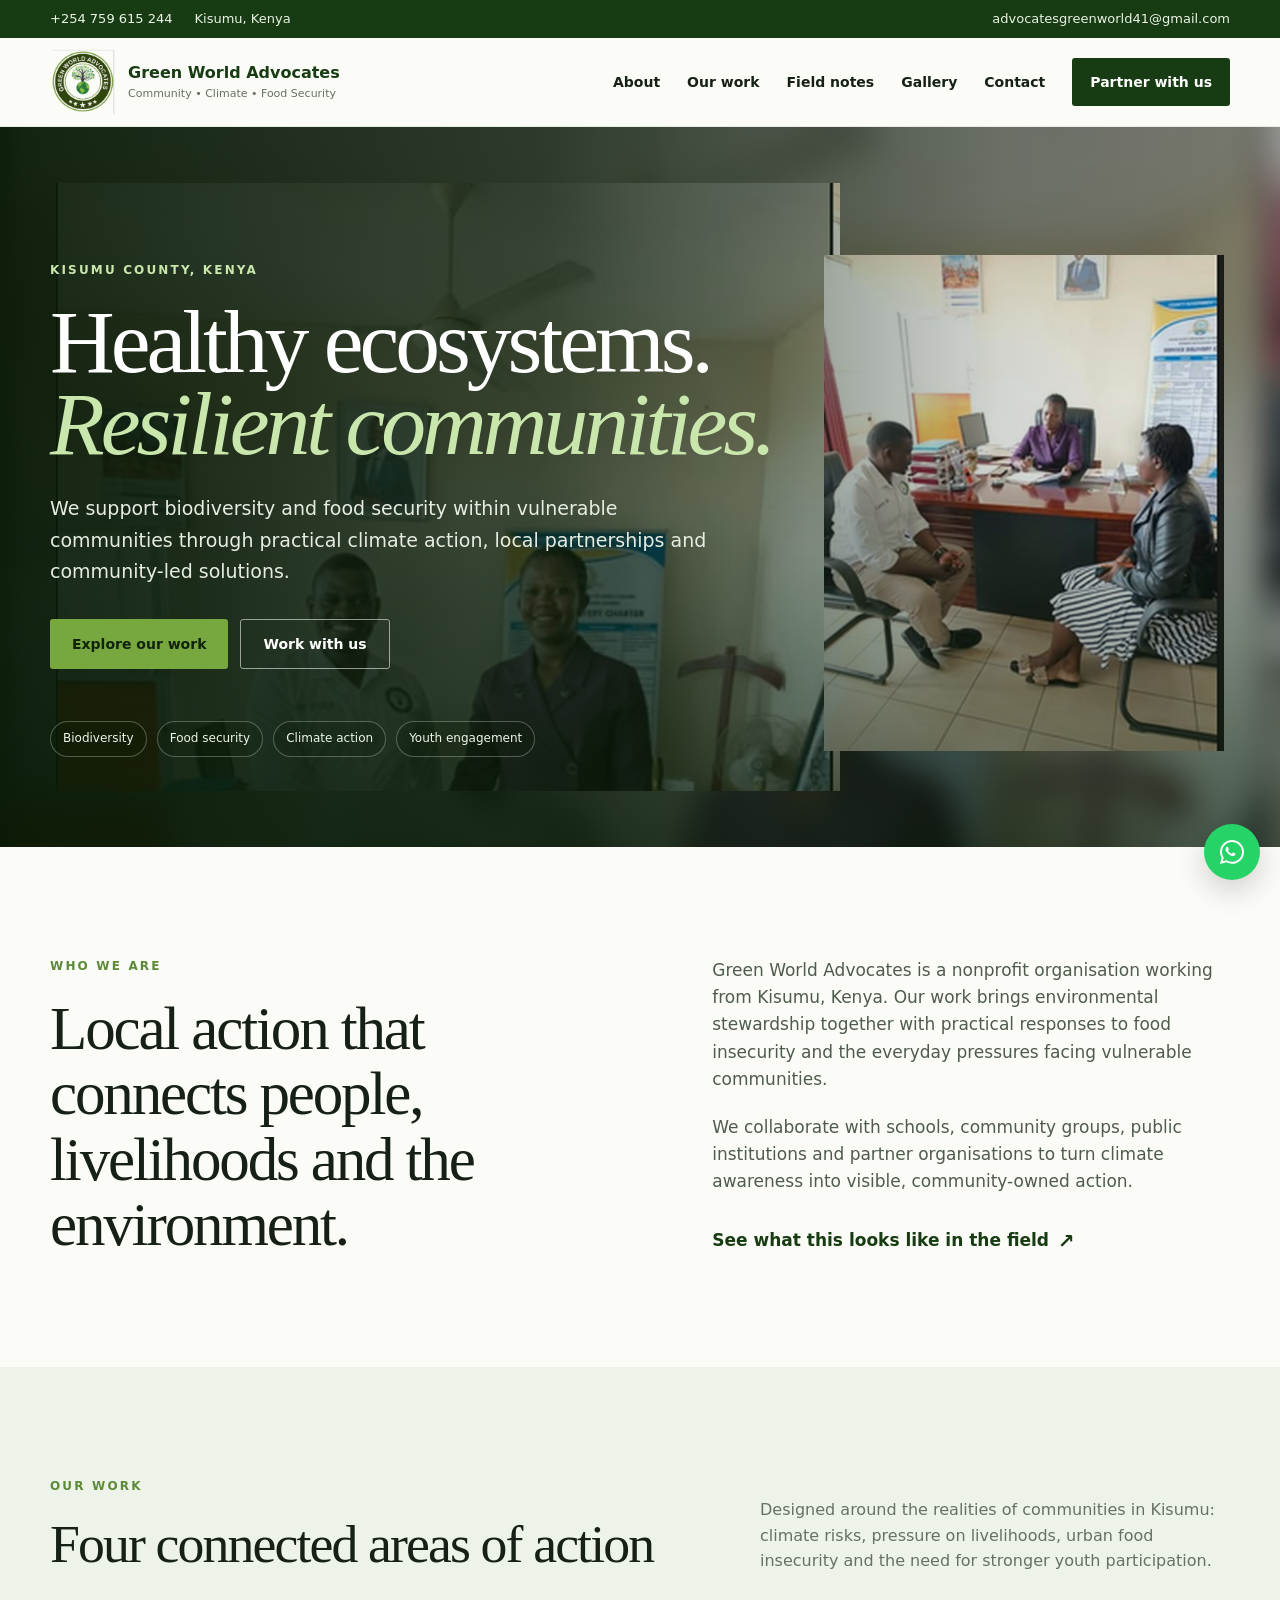
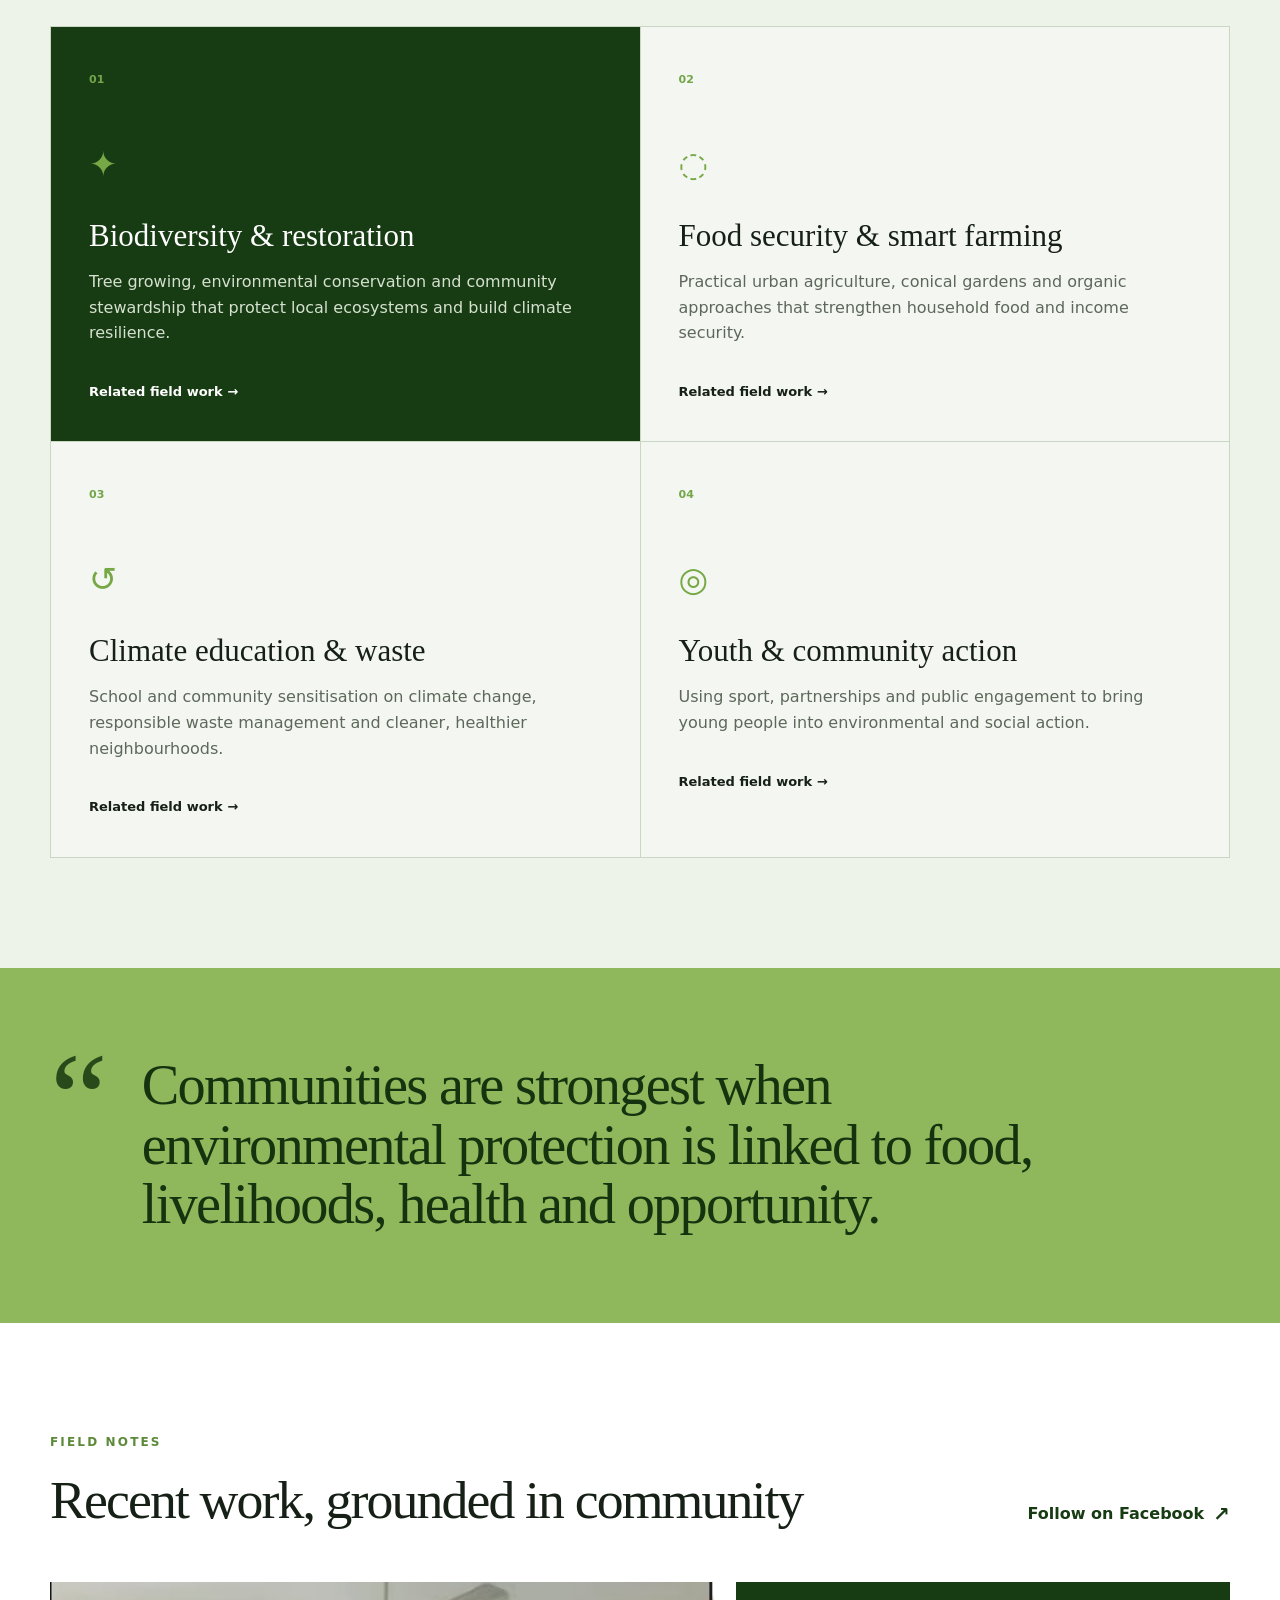
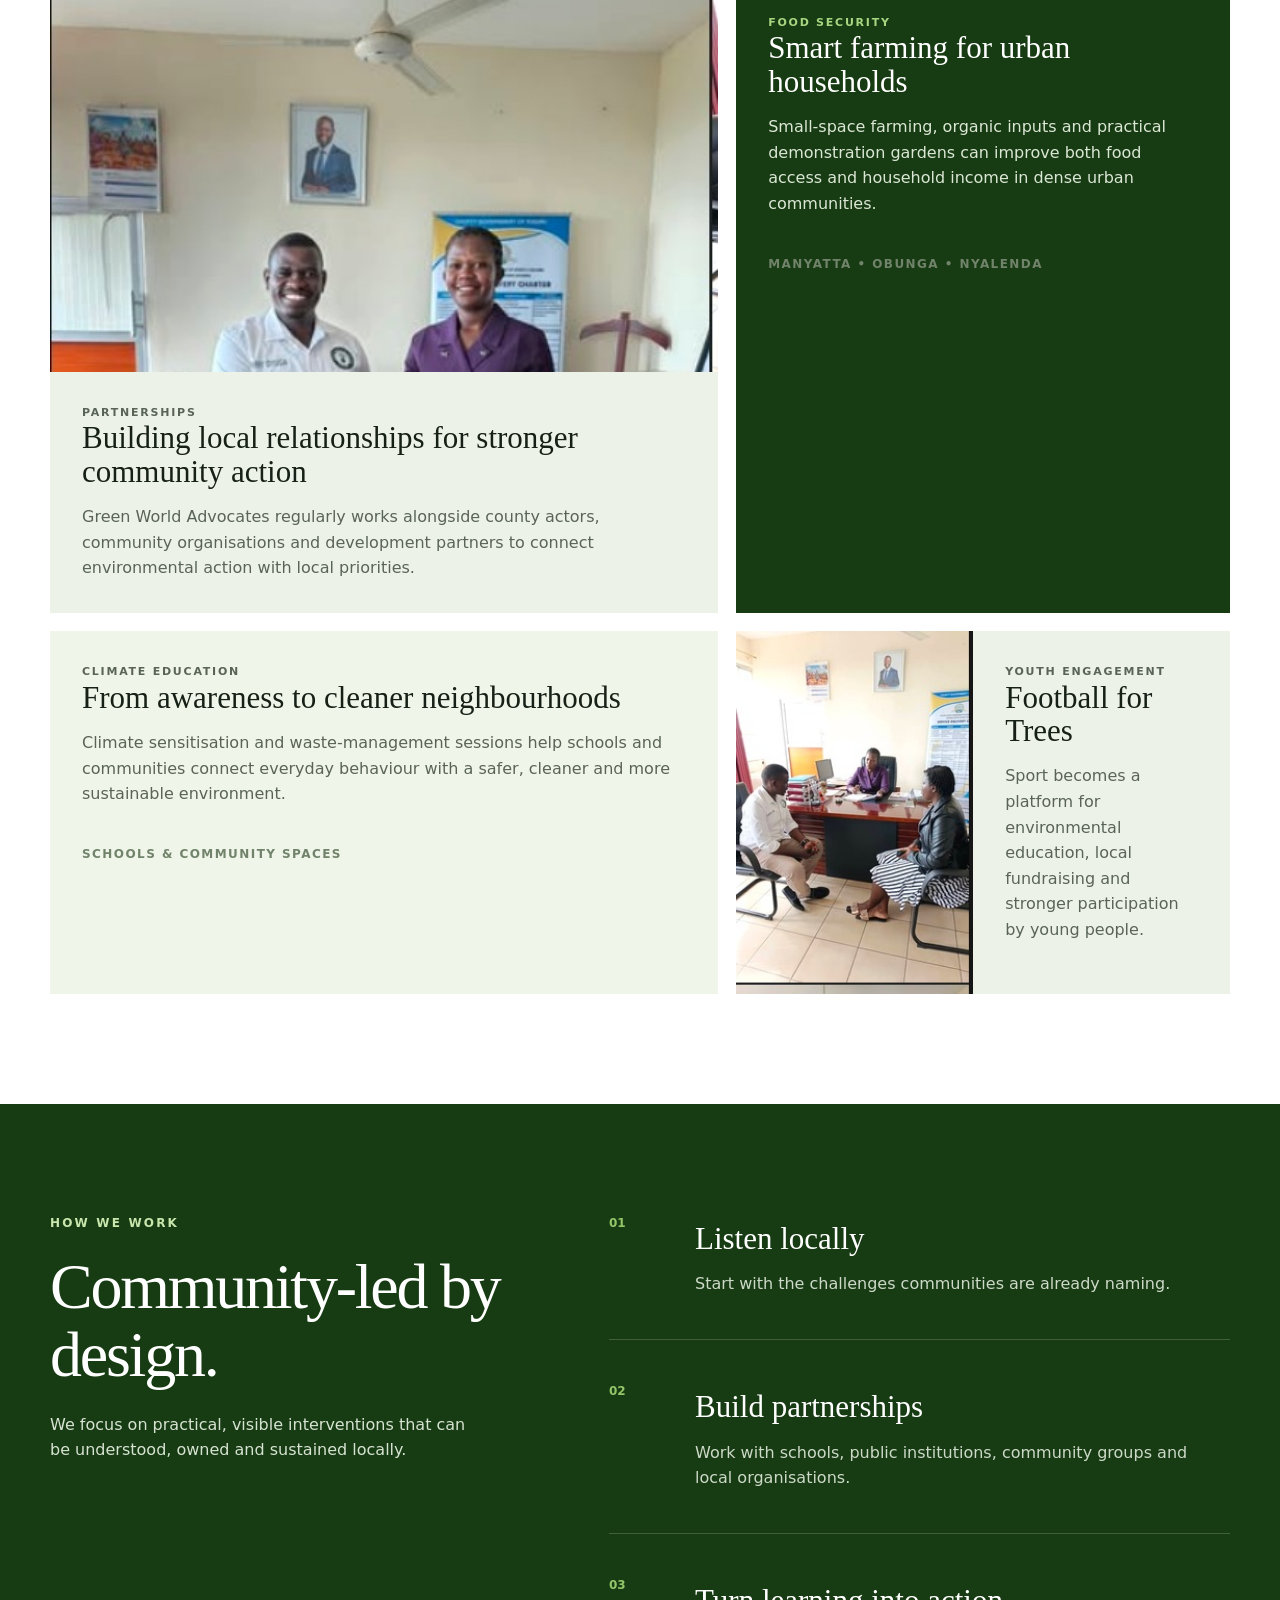
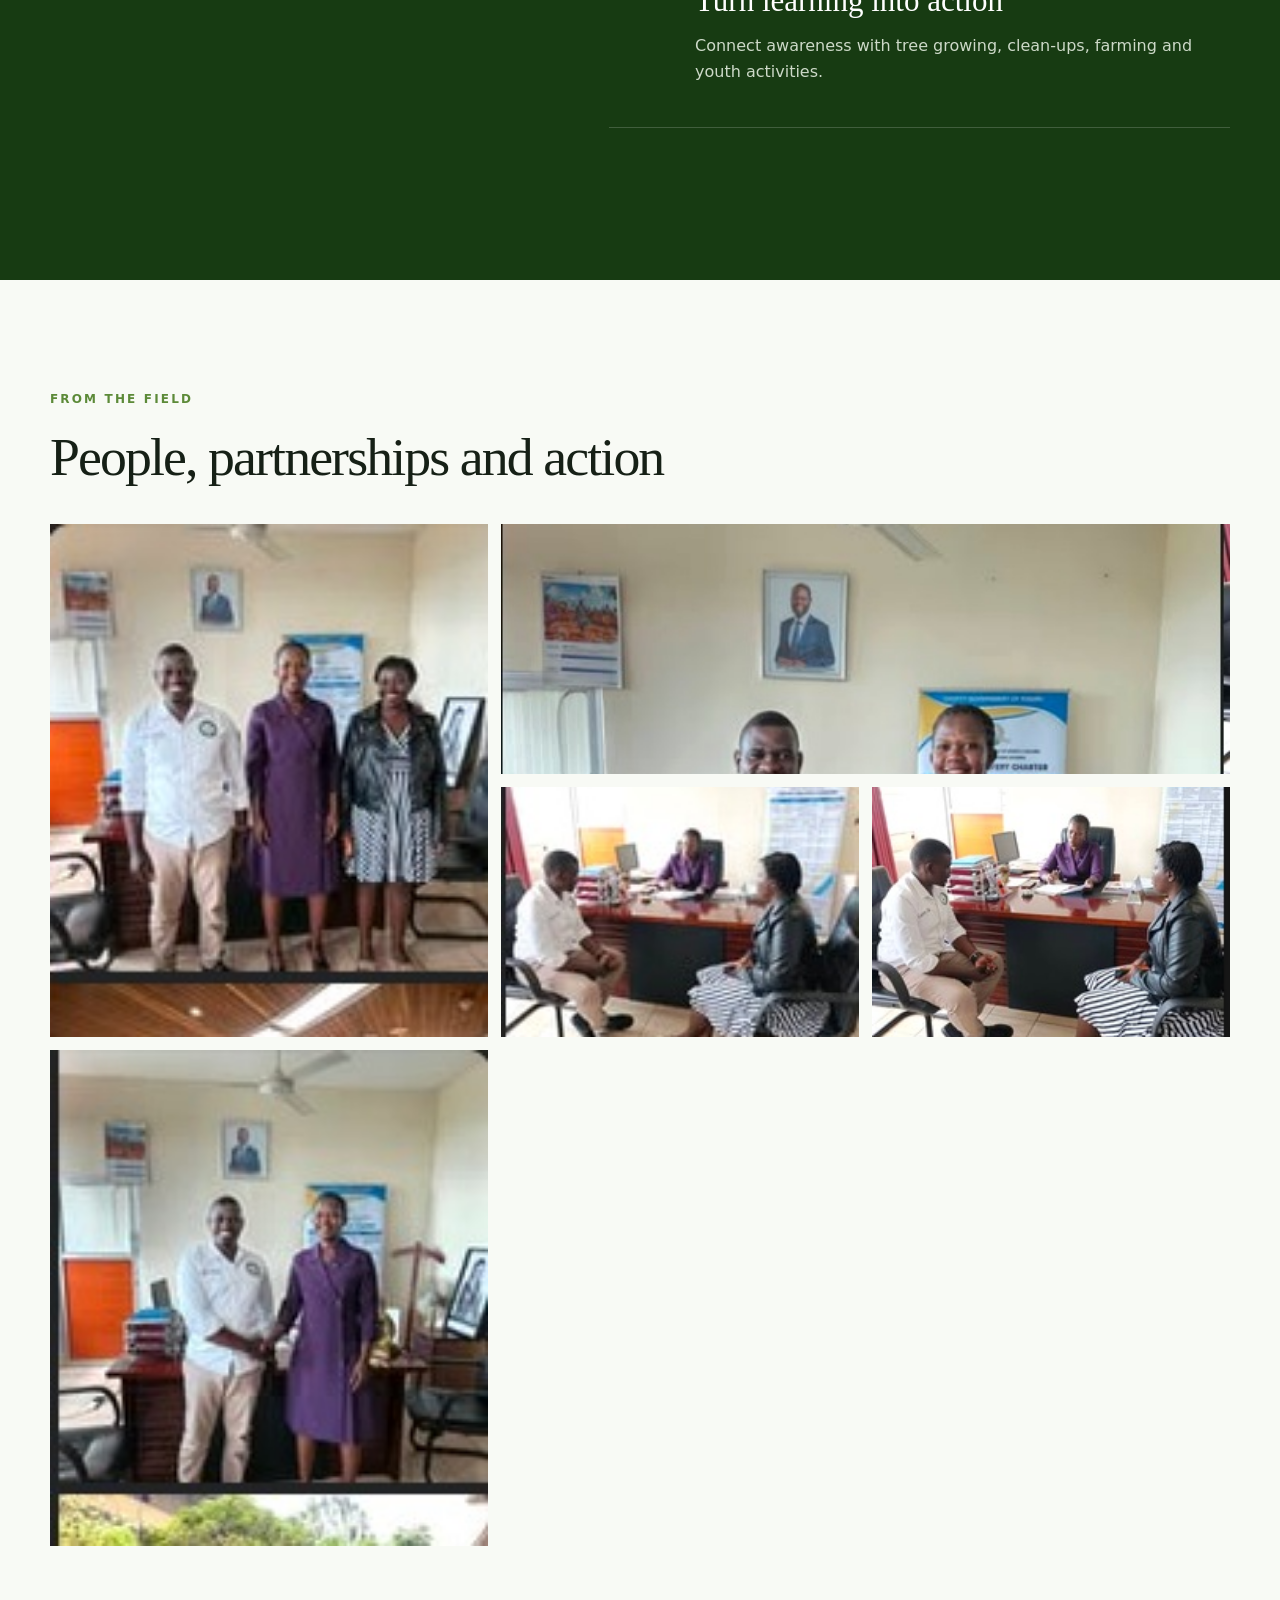
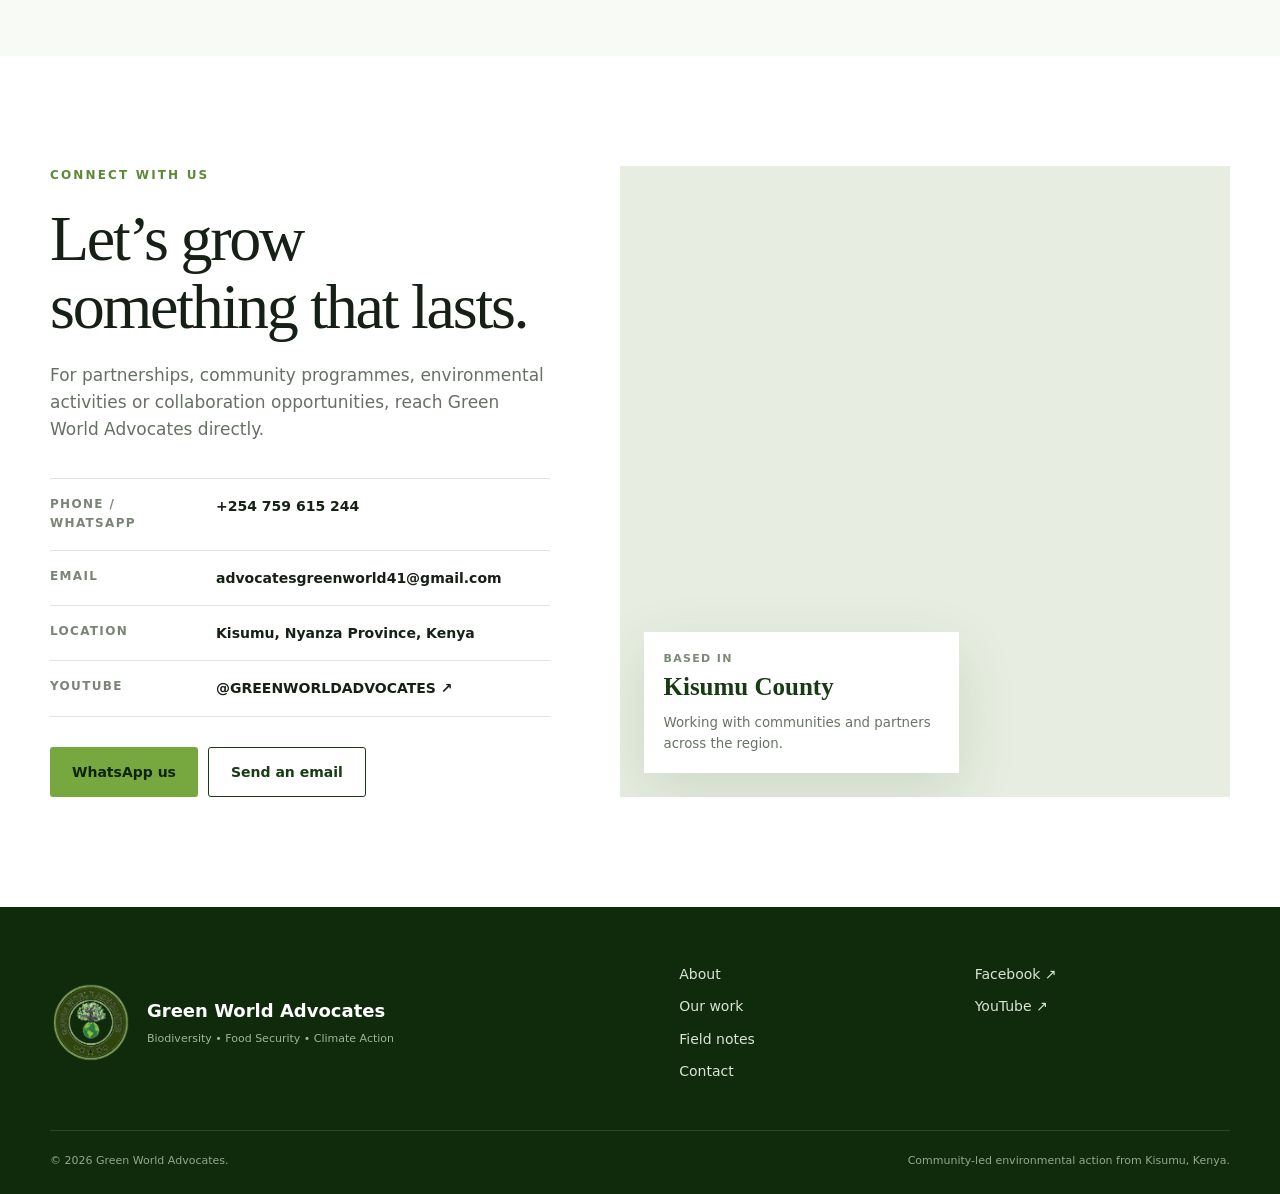
==== index.html @ a71d4a83 "Initial Green World Advocates website" ====
<!doctype html>
<html lang="en">
<head>
  <meta charset="utf-8" />
  <meta name="viewport" content="width=device-width, initial-scale=1" />
  <title>Green World Advocates | Biodiversity, Food Security & Climate Action</title>
  <meta name="description" content="Green World Advocates is a Kisumu-based nonprofit supporting biodiversity, food security, climate action and community resilience." />
  <meta name="theme-color" content="#1e4912" />
  <meta property="og:title" content="Green World Advocates" />
  <meta property="og:description" content="Community-led action for biodiversity, food security and a more resilient Kisumu." />
  <meta property="og:type" content="website" />
  <meta property="og:image" content="/assets/og-green-world-advocates.jpg" />
  <meta property="og:image:width" content="1200" />
  <meta property="og:image:height" content="630" />
  <meta name="twitter:card" content="summary_large_image" />
  <link rel="icon" type="image/png" href="assets/favicon.png" />
  <link rel="apple-touch-icon" href="assets/favicon.png" />
  <link rel="stylesheet" href="styles.css" />
</head>
<body>
  <a class="skip" href="#main">Skip to content</a>

  <div class="utility">
    <div class="wrap utility-inner">
      <div class="utility-left">
        <a href="tel:+254759615244">+254 759 615 244</a>
        <span>Kisumu, Kenya</span>
      </div>
      <div class="utility-right">
        <a href="mailto:advocatesgreenworld41@gmail.com">advocatesgreenworld41@gmail.com</a>
      </div>
    </div>
  </div>

  <header class="site-header" id="top">
    <div class="wrap header-inner">
      <a class="brand" href="#top" aria-label="Green World Advocates home">
        <img src="assets/logo-transparent.png" alt="Green World Advocates logo" />
        <span class="brand-copy"><strong>Green World Advocates</strong><small>Community • Climate • Food Security</small></span>
      </a>
      <button class="menu-toggle" aria-expanded="false" aria-controls="site-nav"><span></span><span></span><span></span><b>Menu</b></button>
      <nav id="site-nav" class="site-nav" aria-label="Primary navigation">
        <a href="#about">About</a>
        <a href="#work">Our work</a>
        <a href="#stories">Field notes</a>
        <a href="#gallery">Gallery</a>
        <a href="#contact">Contact</a>
        <a class="nav-cta" href="#contact">Partner with us</a>
      </nav>
    </div>
  </header>

  <main id="main">
    <section class="hero">
      <div class="hero-media" aria-hidden="true"><img src="assets/hero-community.jpg" alt="" /></div>
      <div class="hero-shade"></div>
      <div class="wrap hero-content">
        <p class="eyebrow light">Kisumu County, Kenya</p>
        <h1>Healthy ecosystems.<br><em>Resilient communities.</em></h1>
        <p class="hero-lead">We support biodiversity and food security within vulnerable communities through practical climate action, local partnerships and community-led solutions.</p>
        <div class="hero-actions">
          <a class="btn primary" href="#work">Explore our work</a>
          <a class="btn ghost" href="#contact">Work with us</a>
        </div>
        <div class="hero-tags" aria-label="Focus areas">
          <span>Biodiversity</span><span>Food security</span><span>Climate action</span><span>Youth engagement</span>
        </div>
      </div>
    </section>

    <section class="intro section" id="about">
      <div class="wrap intro-grid">
        <div>
          <p class="eyebrow">Who we are</p>
          <h2>Local action that connects people, livelihoods and the environment.</h2>
        </div>
        <div class="intro-copy">
          <p>Green World Advocates is a nonprofit organisation working from Kisumu, Kenya. Our work brings environmental stewardship together with practical responses to food insecurity and the everyday pressures facing vulnerable communities.</p>
          <p>We collaborate with schools, community groups, public institutions and partner organisations to turn climate awareness into visible, community-owned action.</p>
          <a class="text-link" href="#stories">See what this looks like in the field <span>↗</span></a>
        </div>
      </div>
    </section>

    <section class="work section" id="work">
      <div class="wrap">
        <div class="section-head">
          <div><p class="eyebrow">Our work</p><h2>Four connected areas of action</h2></div>
          <p>Designed around the realities of communities in Kisumu: climate risks, pressure on livelihoods, urban food insecurity and the need for stronger youth participation.</p>
        </div>
        <div class="work-grid">
          <article class="work-card featured"><span class="num">01</span><div class="icon">✦</div><h3>Biodiversity & restoration</h3><p>Tree growing, environmental conservation and community stewardship that protect local ecosystems and build climate resilience.</p><a href="#stories">Related field work →</a></article>
          <article class="work-card"><span class="num">02</span><div class="icon">◌</div><h3>Food security & smart farming</h3><p>Practical urban agriculture, conical gardens and organic approaches that strengthen household food and income security.</p><a href="#stories">Related field work →</a></article>
          <article class="work-card"><span class="num">03</span><div class="icon">↺</div><h3>Climate education & waste</h3><p>School and community sensitisation on climate change, responsible waste management and cleaner, healthier neighbourhoods.</p><a href="#stories">Related field work →</a></article>
          <article class="work-card"><span class="num">04</span><div class="icon">◎</div><h3>Youth & community action</h3><p>Using sport, partnerships and public engagement to bring young people into environmental and social action.</p><a href="#stories">Related field work →</a></article>
        </div>
      </div>
    </section>

    <section class="quote-band">
      <div class="wrap quote-inner">
        <span class="quote-mark">“</span>
        <p>Communities are strongest when environmental protection is linked to food, livelihoods, health and opportunity.</p>
      </div>
    </section>

    <section class="stories section" id="stories">
      <div class="wrap">
        <div class="section-head">
          <div><p class="eyebrow">Field notes</p><h2>Recent work, grounded in community</h2></div>
          <a class="text-link" href="https://web.facebook.com/profile.php?id=100087711067846" target="_blank" rel="noopener">Follow on Facebook <span>↗</span></a>
        </div>
        <div class="stories-grid">
          <article class="story story-image">
            <img src="assets/field-meeting-main.jpg" alt="Green World Advocates community meeting" />
            <div class="story-body"><p class="story-label">Partnerships</p><h3>Building local relationships for stronger community action</h3><p>Green World Advocates regularly works alongside county actors, community organisations and development partners to connect environmental action with local priorities.</p></div>
          </article>
          <article class="story story-green"><div class="story-body"><p class="story-label">Food security</p><h3>Smart farming for urban households</h3><p>Small-space farming, organic inputs and practical demonstration gardens can improve both food access and household income in dense urban communities.</p><span class="story-foot">Manyatta • Obunga • Nyalenda</span></div></article>
          <article class="story story-light"><div class="story-body"><p class="story-label">Climate education</p><h3>From awareness to cleaner neighbourhoods</h3><p>Climate sensitisation and waste-management sessions help schools and communities connect everyday behaviour with a safer, cleaner and more sustainable environment.</p><span class="story-foot">Schools & community spaces</span></div></article>
          <article class="story story-photo"><img src="assets/field-meeting-side.jpg" alt="Community partnership meeting in Kisumu" /><div class="story-body"><p class="story-label">Youth engagement</p><h3>Football for Trees</h3><p>Sport becomes a platform for environmental education, local fundraising and stronger participation by young people.</p></div></article>
        </div>
      </div>
    </section>

    <section class="impact section">
      <div class="wrap impact-grid">
        <div class="impact-copy"><p class="eyebrow light">How we work</p><h2>Community-led by design.</h2><p>We focus on practical, visible interventions that can be understood, owned and sustained locally.</p></div>
        <div class="impact-points">
          <div><span>01</span><h3>Listen locally</h3><p>Start with the challenges communities are already naming.</p></div>
          <div><span>02</span><h3>Build partnerships</h3><p>Work with schools, public institutions, community groups and local organisations.</p></div>
          <div><span>03</span><h3>Turn learning into action</h3><p>Connect awareness with tree growing, clean-ups, farming and youth activities.</p></div>
        </div>
      </div>
    </section>

    <section class="gallery section" id="gallery">
      <div class="wrap">
        <div class="section-head compact"><div><p class="eyebrow">From the field</p><h2>People, partnerships and action</h2></div></div>
        <div class="gallery-grid">
          <figure class="g1"><img src="assets/gallery-team.jpg" alt="Green World Advocates team and partners" /></figure>
          <figure class="g2"><img src="assets/field-meeting-main.jpg" alt="Green World Advocates partner engagement" /></figure>
          <figure class="g3"><img src="assets/gallery-office.jpg" alt="Green World Advocates meeting in Kisumu" /></figure>
          <figure class="g4"><img src="assets/field-meeting-side.jpg" alt="Partner discussion in Kisumu" /></figure>
          <figure class="g5"><img src="assets/gallery-meeting.jpg" alt="Community organisation meeting" /></figure>
        </div>
      </div>
    </section>

    <section class="contact section" id="contact">
      <div class="wrap contact-grid">
        <div class="contact-copy">
          <p class="eyebrow">Connect with us</p>
          <h2>Let’s grow something that lasts.</h2>
          <p>For partnerships, community programmes, environmental activities or collaboration opportunities, reach Green World Advocates directly.</p>
          <div class="contact-list">
            <a href="tel:+254759615244"><span>Phone / WhatsApp</span><strong>+254 759 615 244</strong></a>
            <a href="mailto:advocatesgreenworld41@gmail.com"><span>Email</span><strong>advocatesgreenworld41@gmail.com</strong></a>
            <div><span>Location</span><strong>Kisumu, Nyanza Province, Kenya</strong></div>
            <a href="https://www.youtube.com/@GREENWORLDADVOCATES" target="_blank" rel="noopener"><span>YouTube</span><strong>@GREENWORLDADVOCATES ↗</strong></a>
          </div>
          <div class="contact-actions"><a class="btn primary" href="https://wa.me/254759615244" target="_blank" rel="noopener">WhatsApp us</a><a class="btn outline" href="mailto:advocatesgreenworld41@gmail.com">Send an email</a></div>
        </div>
        <div class="map-card">
          <iframe title="Map showing Kisumu, Kenya" loading="lazy" referrerpolicy="no-referrer-when-downgrade" src="https://www.google.com/maps?q=Kisumu%2C%20Kenya&output=embed"></iframe>
          <div class="map-note"><span>Based in</span><strong>Kisumu County</strong><small>Working with communities and partners across the region.</small></div>
        </div>
      </div>
    </section>
  </main>

  <footer class="footer">
    <div class="wrap footer-top">
      <a class="footer-brand" href="#top"><img src="assets/logo-transparent.png" alt="Green World Advocates" /><span><strong>Green World Advocates</strong><small>Biodiversity • Food Security • Climate Action</small></span></a>
      <div class="footer-links"><a href="#about">About</a><a href="#work">Our work</a><a href="#stories">Field notes</a><a href="#contact">Contact</a></div>
      <div class="footer-social"><a href="https://web.facebook.com/profile.php?id=100087711067846" target="_blank" rel="noopener">Facebook ↗</a><a href="https://www.youtube.com/@GREENWORLDADVOCATES" target="_blank" rel="noopener">YouTube ↗</a></div>
    </div>
    <div class="wrap footer-bottom"><span>© <span id="year"></span> Green World Advocates.</span><span>Community-led environmental action from Kisumu, Kenya.</span></div>
  </footer>

  <a class="whatsapp" href="https://wa.me/254759615244" target="_blank" rel="noopener" aria-label="Chat with Green World Advocates on WhatsApp">
    <svg viewBox="0 0 32 32" aria-hidden="true"><path fill="currentColor" d="M19.11 17.44c-.26-.13-1.52-.75-1.76-.84-.24-.09-.41-.13-.59.13-.17.26-.67.84-.82 1.01-.15.17-.3.2-.56.07-.26-.13-1.08-.4-2.06-1.28-.76-.68-1.28-1.52-1.43-1.78-.15-.26-.02-.4.11-.53.12-.12.26-.3.39-.46.13-.15.17-.26.26-.43.09-.17.04-.33-.02-.46-.07-.13-.59-1.41-.8-1.94-.21-.5-.43-.43-.59-.44h-.5c-.17 0-.46.07-.69.33-.24.26-.91.89-.91 2.17s.93 2.52 1.06 2.69c.13.17 1.83 2.8 4.44 3.92.62.27 1.1.43 1.48.55.62.2 1.19.17 1.64.1.5-.08 1.52-.62 1.74-1.22.21-.6.21-1.11.15-1.22-.06-.11-.24-.17-.5-.3zM16.03 3.2c-7.05 0-12.78 5.69-12.78 12.69 0 2.24.59 4.43 1.71 6.36L3.15 28.8l6.75-1.77a12.83 12.83 0 0 0 6.12 1.55h.01c7.05 0 12.78-5.69 12.78-12.69S23.08 3.2 16.03 3.2zm0 23.24h-.01a10.68 10.68 0 0 1-5.45-1.49l-.39-.23-4.01 1.05 1.07-3.9-.25-.4a10.5 10.5 0 0 1-1.62-5.58c0-5.84 4.78-10.59 10.66-10.59s10.66 4.75 10.66 10.59-4.78 10.55-10.66 10.55z"/></svg>
  </a>

  <script src="script.js"></script>
</body>
</html>
---- styles.css ----
:root{--forest:#173b12;--forest2:#204e18;--leaf:#77a83f;--lime:#b7d77b;--cream:#f5f6ef;--paper:#fbfcf7;--ink:#162016;--muted:#667064;--line:#dfe5da;--white:#fff;--shadow:0 18px 60px rgba(26,55,18,.12)}
*{box-sizing:border-box}html{scroll-behavior:smooth}body{margin:0;font-family:Inter,ui-sans-serif,system-ui,-apple-system,BlinkMacSystemFont,"Segoe UI",sans-serif;color:var(--ink);background:var(--paper);line-height:1.6}img{display:block;max-width:100%}a{color:inherit;text-decoration:none}.wrap{width:min(1180px,calc(100% - 40px));margin:auto}.skip{position:fixed;left:12px;top:-80px;background:#fff;padding:10px 16px;z-index:999}.skip:focus{top:12px}.utility{background:var(--forest);color:#eaf3e5;font-size:13px}.utility-inner{min-height:38px;display:flex;justify-content:space-between;align-items:center;gap:16px}.utility-left,.utility-right{display:flex;gap:22px;align-items:center}.utility a:hover{text-decoration:underline}.site-header{position:sticky;top:0;background:rgba(251,252,247,.96);backdrop-filter:blur(14px);z-index:100;border-bottom:1px solid rgba(23,59,18,.08)}.header-inner{height:88px;display:flex;align-items:center;justify-content:space-between;gap:28px}.brand{display:flex;align-items:center;gap:12px;min-width:0}.brand img{width:66px;height:66px;object-fit:contain}.brand-copy{display:grid;line-height:1.25}.brand-copy strong{font-size:16px;color:var(--forest)}.brand-copy small{font-size:11px;color:var(--muted);margin-top:4px}.site-nav{display:flex;align-items:center;gap:27px;font-size:14px;font-weight:650}.site-nav a{position:relative}.site-nav a:not(.nav-cta)::after{content:"";position:absolute;left:0;right:100%;bottom:-6px;height:2px;background:var(--leaf);transition:.25s}.site-nav a:hover::after{right:0}.nav-cta{background:var(--forest);color:#fff;padding:13px 18px;border-radius:3px}.menu-toggle{display:none;background:none;border:0;padding:8px}.menu-toggle span{display:block;width:25px;height:2px;background:var(--forest);margin:5px}.menu-toggle b{position:absolute;clip:rect(0 0 0 0)}
.hero{min-height:720px;position:relative;color:#fff;display:flex;align-items:flex-end;overflow:hidden}.hero-media,.hero-shade{position:absolute;inset:0}.hero-media img{width:100%;height:100%;object-fit:cover}.hero-shade{background:linear-gradient(90deg,rgba(8,26,6,.92) 0%,rgba(8,26,6,.72) 42%,rgba(8,26,6,.18) 78%,rgba(8,26,6,.05) 100%),linear-gradient(0deg,rgba(8,26,6,.58),transparent 50%)}.hero-content{position:relative;z-index:1;padding:116px 0 72px}.eyebrow{text-transform:uppercase;letter-spacing:.18em;font-size:12px;font-weight:800;color:#5c8a38;margin:0 0 20px}.eyebrow.light{color:#c9e7ad}.hero h1{font-family:Georgia,"Times New Roman",serif;font-size:clamp(52px,7vw,94px);line-height:.92;font-weight:500;letter-spacing:-.045em;max-width:950px;margin:0 0 28px}.hero h1 em{font-weight:400;color:#c9e7ad}.hero-lead{font-size:19px;line-height:1.65;max-width:670px;color:#e6ece1;margin:0 0 32px}.hero-actions{display:flex;gap:12px;flex-wrap:wrap}.btn{display:inline-flex;align-items:center;justify-content:center;min-height:50px;padding:0 22px;border-radius:3px;font-weight:750;font-size:14px;transition:.2s}.btn.primary{background:var(--leaf);color:#10230d}.btn.primary:hover{background:#8cb953;transform:translateY(-1px)}.btn.ghost{border:1px solid rgba(255,255,255,.55);color:#fff}.btn.ghost:hover{background:#fff;color:var(--forest)}.btn.outline{border:1px solid var(--forest);color:var(--forest)}.btn.outline:hover{background:var(--forest);color:#fff}.hero-tags{display:flex;gap:10px;flex-wrap:wrap;margin-top:52px}.hero-tags span{border:1px solid rgba(255,255,255,.28);background:rgba(11,31,8,.22);padding:7px 12px;border-radius:999px;font-size:12px;color:#edf5e9}.section{padding:110px 0}.intro{background:var(--paper)}.intro-grid{display:grid;grid-template-columns:1.05fr .95fr;gap:90px;align-items:start}.intro h2,.section-head h2,.contact h2,.impact h2{font-family:Georgia,"Times New Roman",serif;font-weight:500;line-height:1.07;letter-spacing:-.035em}.intro h2{font-size:clamp(38px,5vw,61px);margin:0}.intro-copy{font-size:17px;color:#4f5b4d}.intro-copy p{margin:0 0 21px}.text-link{display:inline-flex;gap:9px;align-items:center;font-weight:800;color:var(--forest);margin-top:8px}.text-link span{font-size:20px;transition:.2s}.text-link:hover span{transform:translate(3px,-3px)}
.work{background:#eef3e9}.section-head{display:flex;justify-content:space-between;gap:50px;align-items:end;margin-bottom:52px}.section-head h2{font-size:clamp(38px,4.2vw,58px);margin:0}.section-head>p{max-width:470px;margin:0;color:var(--muted)}.work-grid{display:grid;grid-template-columns:repeat(2,1fr);border-top:1px solid #cad5c3;border-left:1px solid #cad5c3}.work-card{min-height:360px;padding:38px;border-right:1px solid #cad5c3;border-bottom:1px solid #cad5c3;position:relative;background:rgba(255,255,255,.34);transition:.3s}.work-card:hover{background:#fff;box-shadow:var(--shadow);z-index:2;transform:translateY(-2px)}.work-card.featured{background:var(--forest);color:#fff}.work-card .num{font-size:11px;font-weight:800;color:#73a64b}.work-card .icon{font-size:34px;color:#76a845;margin:46px 0 28px}.work-card h3{font-family:Georgia,"Times New Roman",serif;font-size:31px;font-weight:500;line-height:1.1;margin:0 0 16px}.work-card p{max-width:510px;color:#5d685b;margin:0 0 32px}.work-card.featured p{color:#d5e1cf}.work-card a{font-size:13px;font-weight:800}.quote-band{background:#8eb85b;padding:88px 0}.quote-inner{display:flex;align-items:flex-start;gap:34px}.quote-mark{font-family:Georgia,serif;font-size:130px;line-height:.65;color:#28491a}.quote-inner p{font-family:Georgia,serif;font-size:clamp(34px,4.4vw,62px);line-height:1.06;max-width:980px;margin:0;color:#163310;letter-spacing:-.03em}
.stories{background:#fff}.section-head.compact{margin-bottom:38px}.stories-grid{display:grid;grid-template-columns:1.15fr .85fr;gap:18px}.story{min-height:340px;overflow:hidden;position:relative}.story-image,.story-photo{background:#edf2e9}.story-image img{width:100%;height:390px;object-fit:cover}.story-photo{display:grid;grid-template-columns:.48fr .52fr}.story-photo img{width:100%;height:100%;object-fit:cover}.story-body{padding:32px}.story-label{text-transform:uppercase;letter-spacing:.16em;font-weight:850;font-size:11px;color:#6f9d46;margin:0 0 14px}.story h3{font-family:Georgia,serif;font-size:31px;line-height:1.08;font-weight:500;margin:0 0 16px}.story p{color:#596457;margin:0}.story-green{background:var(--forest);color:#fff}.story-green p{color:#dbe7d5}.story-green .story-label{color:#a8d681}.story-light{background:#f0f5e9}.story-foot{display:block;margin-top:38px;font-size:12px;text-transform:uppercase;letter-spacing:.12em;font-weight:800;color:#71836a}.impact{background:var(--forest);color:#fff}.impact-grid{display:grid;grid-template-columns:.85fr 1.15fr;gap:100px}.impact-copy{position:sticky;top:130px;align-self:start}.impact-copy h2{font-size:clamp(43px,5vw,68px);margin:0 0 22px}.impact-copy p:not(.eyebrow){color:#d7e3d2;max-width:430px}.impact-points>div{padding:0 0 42px;margin:0 0 42px;border-bottom:1px solid rgba(255,255,255,.18);display:grid;grid-template-columns:70px 1fr;column-gap:16px}.impact-points span{grid-row:1/3;color:#93c66a;font-size:12px;font-weight:850}.impact-points h3{font-family:Georgia,serif;font-size:31px;font-weight:500;margin:0 0 8px}.impact-points p{color:#cdd9c8;margin:0;max-width:520px}
.gallery{background:#f8faf5}.gallery-grid{display:grid;grid-template-columns:1.1fr .9fr .9fr;grid-template-rows:250px 250px;gap:13px}.gallery-grid figure{margin:0;overflow:hidden;background:#dfe8d8}.gallery-grid img{width:100%;height:100%;object-fit:cover;transition:.5s}.gallery-grid figure:hover img{transform:scale(1.035)}.g1{grid-row:1/3}.g2{grid-column:2/4}.contact{background:#fff}.contact-grid{display:grid;grid-template-columns:.9fr 1.1fr;gap:70px;align-items:stretch}.contact h2{font-size:clamp(43px,5vw,66px);margin:0 0 20px}.contact-copy>p:not(.eyebrow){color:var(--muted);font-size:17px;max-width:580px}.contact-list{border-top:1px solid var(--line);margin:35px 0 30px}.contact-list>a,.contact-list>div{display:grid;grid-template-columns:150px 1fr;gap:16px;padding:16px 0;border-bottom:1px solid var(--line)}.contact-list span{font-size:12px;color:#7a8477;text-transform:uppercase;letter-spacing:.11em;font-weight:800}.contact-list strong{font-size:14px;overflow-wrap:anywhere}.contact-actions{display:flex;gap:10px;flex-wrap:wrap}.map-card{min-height:620px;position:relative;background:#e7eee1;overflow:hidden}.map-card iframe{border:0;width:100%;height:100%;min-height:620px;filter:saturate(.7) contrast(1.03)}.map-note{position:absolute;left:24px;bottom:24px;background:#fff;padding:18px 20px;width:min(315px,calc(100% - 48px));box-shadow:var(--shadow);display:grid}.map-note span{font-size:11px;text-transform:uppercase;letter-spacing:.12em;color:#7c8878;font-weight:800}.map-note strong{font-family:Georgia,serif;font-size:25px;color:var(--forest)}.map-note small{margin-top:5px;color:#687365}.footer{background:#102b0c;color:#d9e5d5;padding:56px 0 24px}.footer-top{display:grid;grid-template-columns:1.5fr .65fr .65fr;gap:40px;padding-bottom:48px}.footer-brand{display:flex;align-items:center;gap:15px}.footer-brand img{width:82px;height:82px;object-fit:contain}.footer-brand span{display:grid}.footer-brand strong{font-size:18px;color:#fff}.footer-brand small{font-size:11px;color:#9eb596;margin-top:4px}.footer-links,.footer-social{display:grid;align-content:start;gap:10px;font-size:14px}.footer-links a:hover,.footer-social a:hover{color:#a9d281}.footer-bottom{border-top:1px solid rgba(255,255,255,.12);padding-top:21px;display:flex;justify-content:space-between;gap:15px;font-size:11px;color:#91a78c}.whatsapp{position:fixed;right:20px;bottom:20px;width:56px;height:56px;border-radius:50%;display:grid;place-items:center;background:#25D366;color:#fff;box-shadow:0 10px 30px rgba(0,0,0,.18);z-index:110}.whatsapp svg{width:30px;height:30px}.whatsapp:hover{transform:translateY(-2px)}
@media(max-width:900px){.utility-right{display:none}.header-inner{height:76px}.brand img{width:55px;height:55px}.brand-copy small{display:none}.menu-toggle{display:block}.site-nav{display:none;position:absolute;top:76px;left:0;right:0;background:#fbfcf7;border-top:1px solid var(--line);padding:18px 20px 24px;box-shadow:0 18px 35px rgba(20,40,16,.12);flex-direction:column;align-items:stretch;gap:0}.site-nav.open{display:flex}.site-nav a{padding:12px 2px;border-bottom:1px solid var(--line)}.site-nav .nav-cta{text-align:center;margin-top:12px;border:0}.hero{min-height:680px}.hero-shade{background:linear-gradient(0deg,rgba(8,26,6,.86) 0%,rgba(8,26,6,.55) 58%,rgba(8,26,6,.22) 100%)}.hero-content{padding:92px 0 48px}.hero-lead{font-size:17px}.intro-grid,.impact-grid,.contact-grid{grid-template-columns:1fr;gap:46px}.impact-copy{position:static}.section{padding:78px 0}.section-head{display:grid;gap:18px;align-items:start}.work-grid{grid-template-columns:1fr}.stories-grid{grid-template-columns:1fr}.story-photo{grid-template-columns:1fr}.story-photo img{height:290px}.gallery-grid{grid-template-columns:1fr 1fr;grid-template-rows:270px 220px 220px}.g1{grid-row:auto;grid-column:1/3}.g2{grid-column:1/3}.footer-top{grid-template-columns:1fr 1fr}.footer-brand{grid-column:1/3}.map-card,.map-card iframe{min-height:500px}}
@media(max-width:560px){.wrap{width:min(100% - 28px,1180px)}.utility-inner{min-height:34px}.utility-left{width:100%;justify-content:space-between;gap:8px;font-size:11px}.brand-copy strong{font-size:14px}.hero{min-height:650px}.hero-content{padding-top:88px}.hero h1{font-size:50px}.hero-lead{font-size:15.5px}.hero-actions{display:grid;grid-template-columns:1fr 1fr}.btn{padding:0 15px}.hero-tags{margin-top:32px}.intro h2,.section-head h2,.contact h2{font-size:39px}.section{padding:64px 0}.intro-grid{gap:30px}.work-card{min-height:auto;padding:28px}.work-card .icon{margin:28px 0 20px}.quote-band{padding:62px 0}.quote-inner{gap:12px}.quote-mark{font-size:80px}.quote-inner p{font-size:36px}.stories-grid{gap:12px}.story-image img{height:300px}.story-body{padding:25px}.story h3{font-size:27px}.impact-grid{gap:38px}.impact-points>div{grid-template-columns:45px 1fr;padding-bottom:30px;margin-bottom:30px}.gallery-grid{display:grid;grid-template-columns:1fr 1fr;grid-template-rows:240px 180px 180px;gap:8px}.g1,.g2{grid-column:1/3}.contact-list>a,.contact-list>div{grid-template-columns:1fr;gap:4px}.contact-actions{display:grid;grid-template-columns:1fr}.map-card,.map-card iframe{min-height:430px}.footer-top{grid-template-columns:1fr}.footer-brand{grid-column:auto}.footer-links,.footer-social{grid-template-columns:repeat(2,1fr)}.footer-bottom{display:grid}.whatsapp{width:52px;height:52px;right:15px;bottom:15px}}
@media(prefers-reduced-motion:reduce){*{scroll-behavior:auto!important;transition:none!important}}
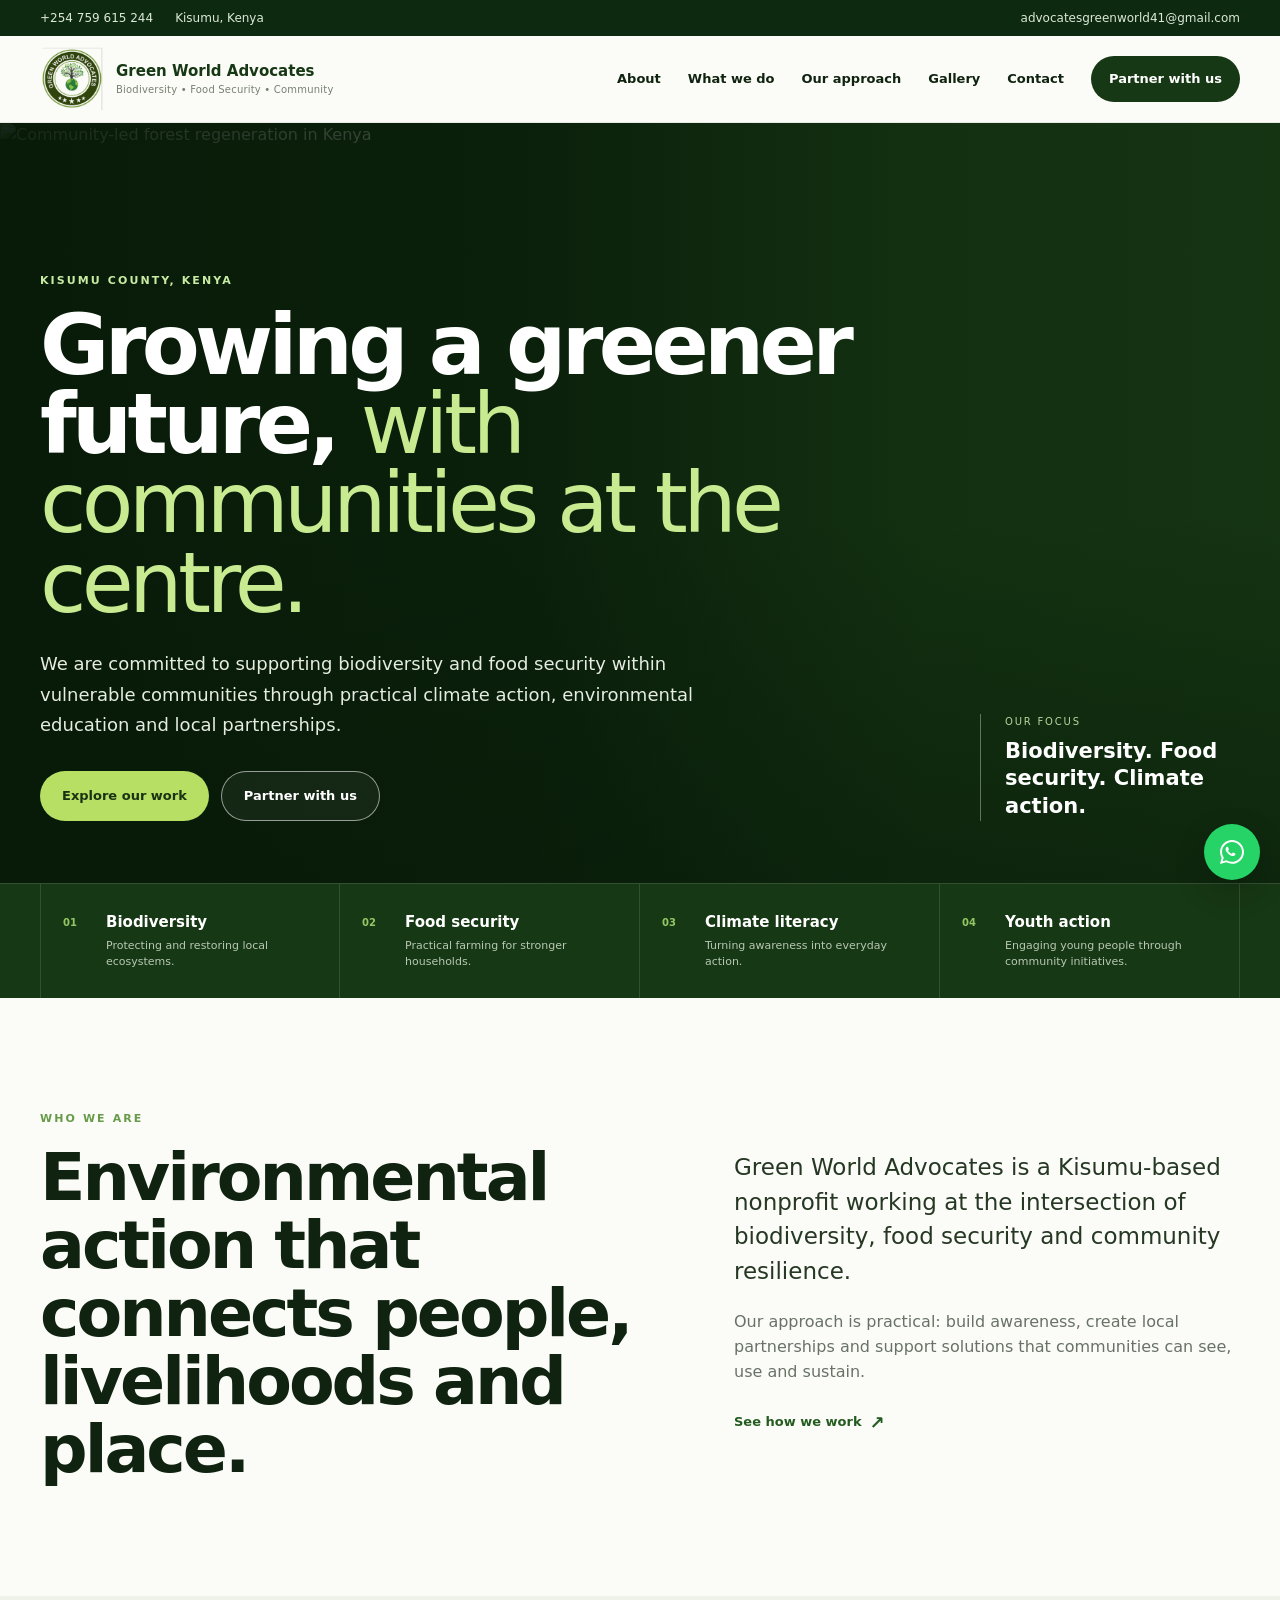
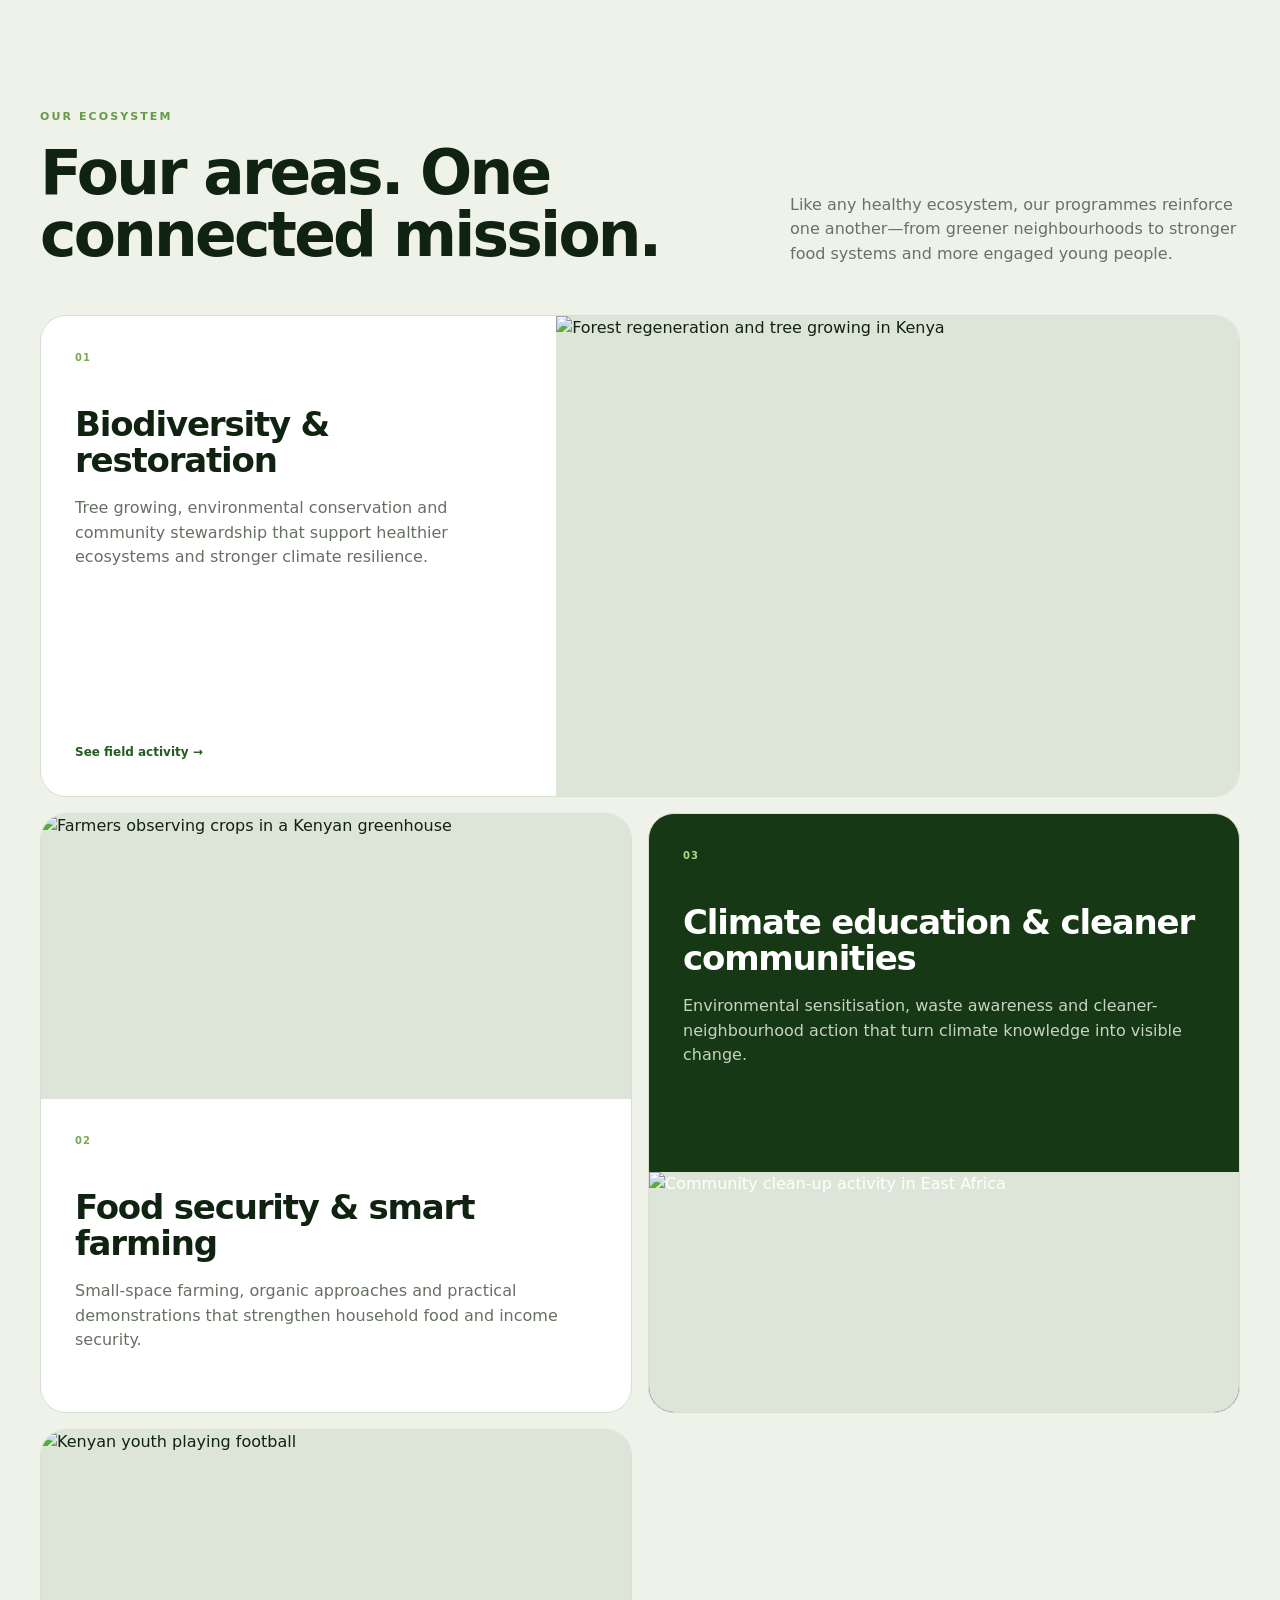
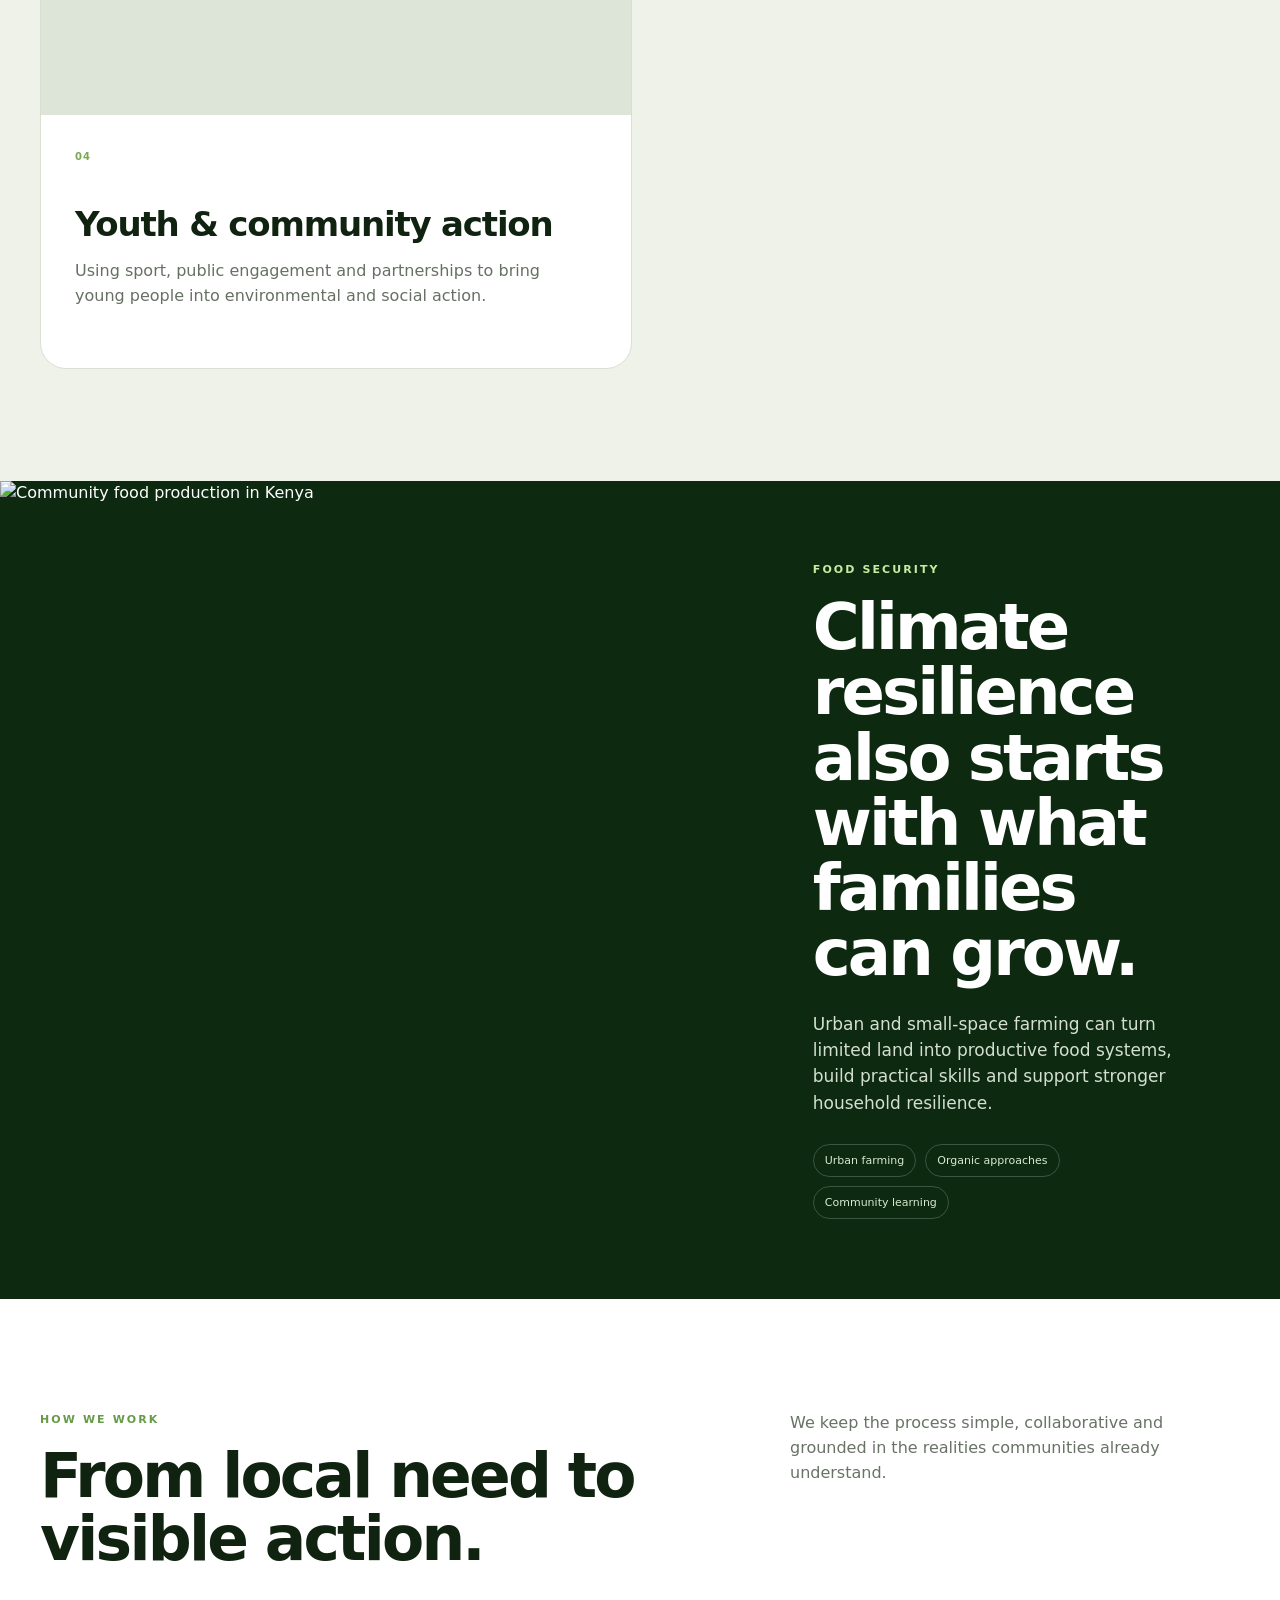
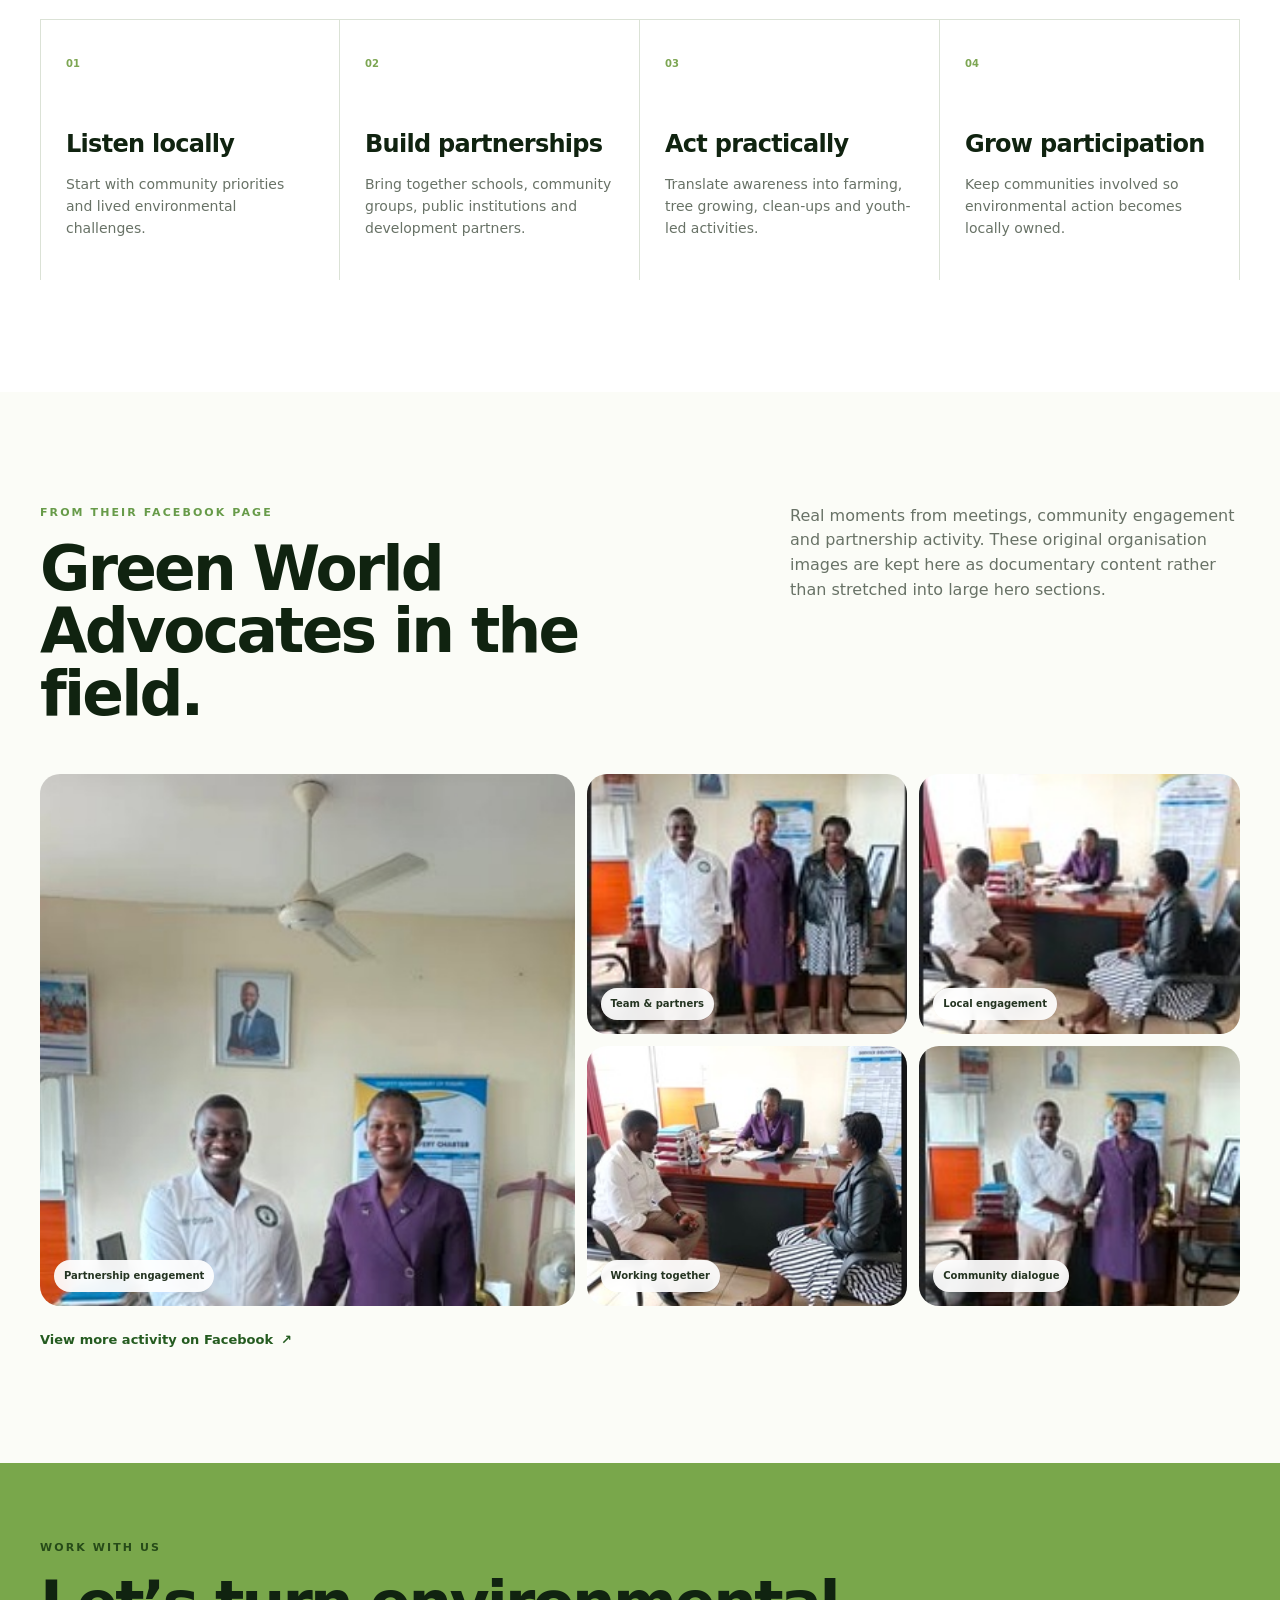
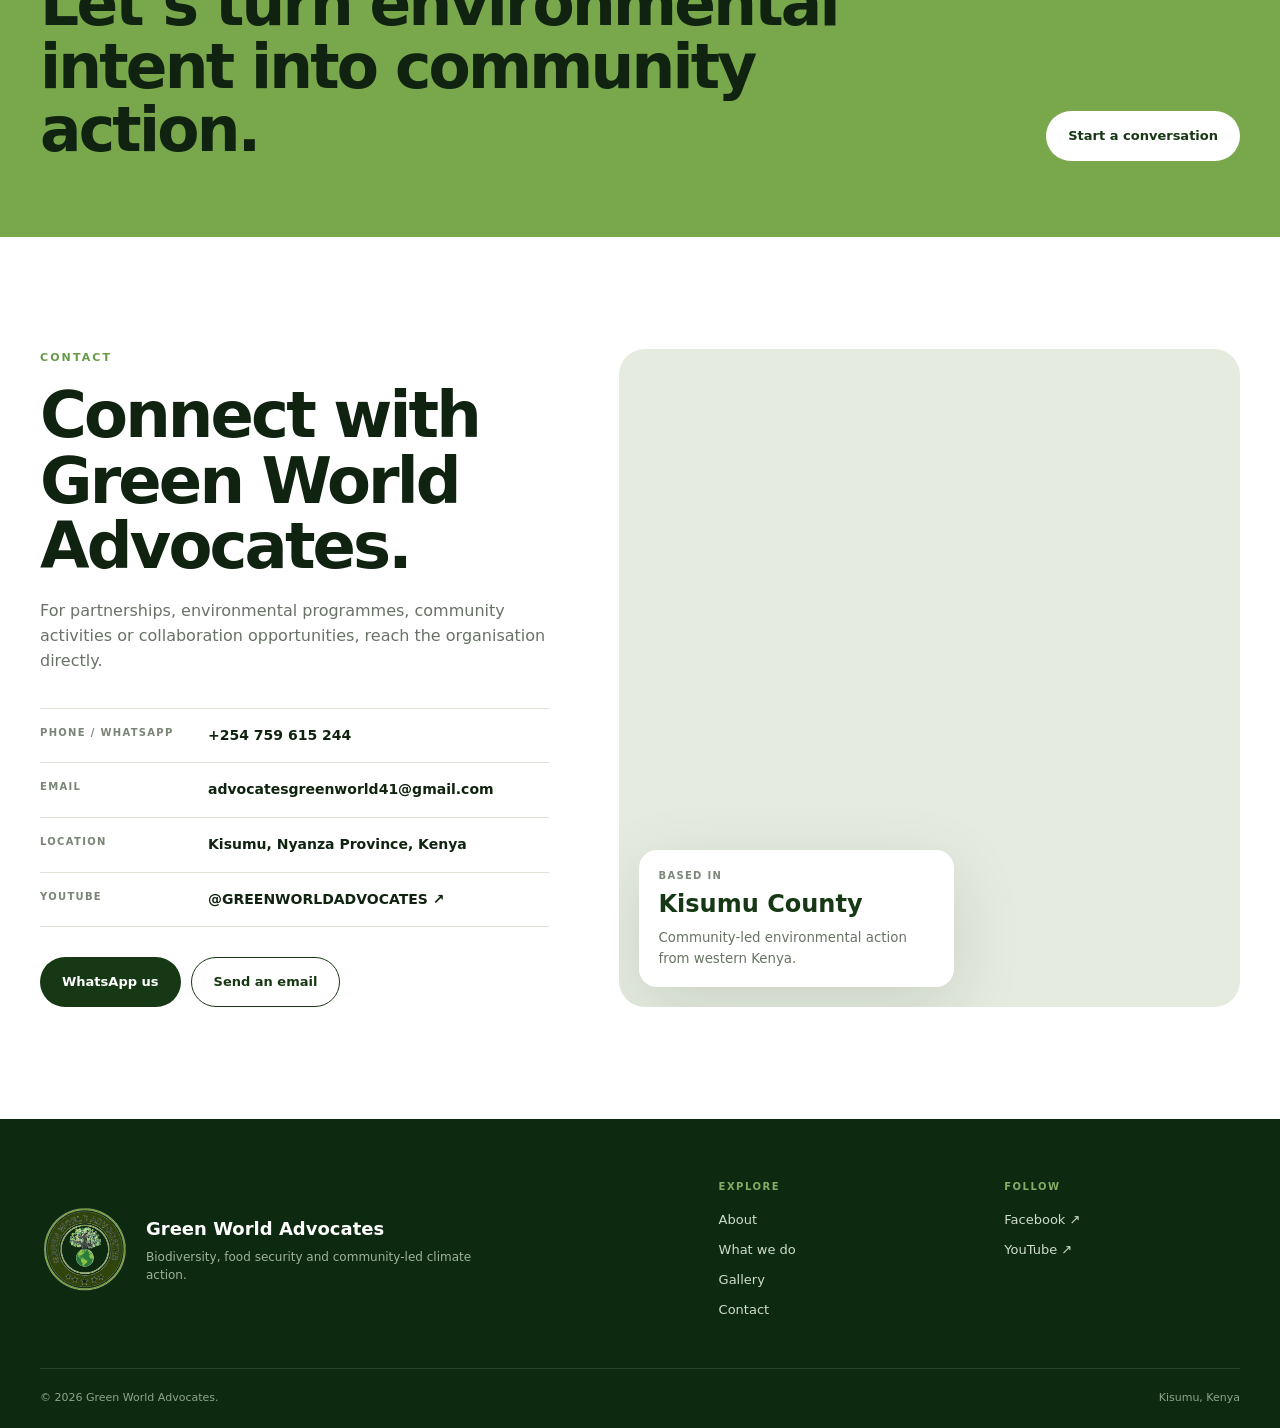
==== commit f3269e7a: "Modern M-Taka inspired Green World Advocates redesign" ====
--- a/index.html
+++ b/index.html
@@ -4,10 +4,10 @@
   <meta charset="utf-8" />
   <meta name="viewport" content="width=device-width, initial-scale=1" />
   <title>Green World Advocates | Biodiversity, Food Security & Climate Action</title>
-  <meta name="description" content="Green World Advocates is a Kisumu-based nonprofit supporting biodiversity, food security, climate action and community resilience." />
-  <meta name="theme-color" content="#1e4912" />
+  <meta name="description" content="Green World Advocates is a Kisumu-based nonprofit supporting biodiversity, food security, climate education and community-led environmental action." />
+  <meta name="theme-color" content="#173814" />
   <meta property="og:title" content="Green World Advocates" />
-  <meta property="og:description" content="Community-led action for biodiversity, food security and a more resilient Kisumu." />
+  <meta property="og:description" content="Community-led action for biodiversity, food security and a greener future." />
   <meta property="og:type" content="website" />
   <meta property="og:image" content="/assets/og-green-world-advocates.jpg" />
   <meta property="og:image:width" content="1200" />
@@ -26,9 +26,7 @@
         <a href="tel:+254759615244">+254 759 615 244</a>
         <span>Kisumu, Kenya</span>
       </div>
-      <div class="utility-right">
-        <a href="mailto:advocatesgreenworld41@gmail.com">advocatesgreenworld41@gmail.com</a>
-      </div>
+      <a class="utility-mail" href="mailto:advocatesgreenworld41@gmail.com">advocatesgreenworld41@gmail.com</a>
     </div>
   </div>
 
@@ -36,13 +34,13 @@
     <div class="wrap header-inner">
       <a class="brand" href="#top" aria-label="Green World Advocates home">
         <img src="assets/logo-transparent.png" alt="Green World Advocates logo" />
-        <span class="brand-copy"><strong>Green World Advocates</strong><small>Community • Climate • Food Security</small></span>
+        <span class="brand-copy"><strong>Green World Advocates</strong><small>Biodiversity • Food Security • Community</small></span>
       </a>
       <button class="menu-toggle" aria-expanded="false" aria-controls="site-nav"><span></span><span></span><span></span><b>Menu</b></button>
       <nav id="site-nav" class="site-nav" aria-label="Primary navigation">
         <a href="#about">About</a>
-        <a href="#work">Our work</a>
-        <a href="#stories">Field notes</a>
+        <a href="#work">What we do</a>
+        <a href="#approach">Our approach</a>
         <a href="#gallery">Gallery</a>
         <a href="#contact">Contact</a>
         <a class="nav-cta" href="#contact">Partner with us</a>
@@ -52,129 +50,162 @@
 
   <main id="main">
     <section class="hero">
-      <div class="hero-media" aria-hidden="true"><img src="assets/hero-community.jpg" alt="" /></div>
-      <div class="hero-shade"></div>
-      <div class="wrap hero-content">
-        <p class="eyebrow light">Kisumu County, Kenya</p>
-        <h1>Healthy ecosystems.<br><em>Resilient communities.</em></h1>
-        <p class="hero-lead">We support biodiversity and food security within vulnerable communities through practical climate action, local partnerships and community-led solutions.</p>
-        <div class="hero-actions">
-          <a class="btn primary" href="#work">Explore our work</a>
-          <a class="btn ghost" href="#contact">Work with us</a>
-        </div>
-        <div class="hero-tags" aria-label="Focus areas">
-          <span>Biodiversity</span><span>Food security</span><span>Climate action</span><span>Youth engagement</span>
-        </div>
-      </div>
-    </section>
-
-    <section class="intro section" id="about">
+      <img class="hero-image" src="https://upload.wikimedia.org/wikipedia/commons/0/0d/MT._Kenya_Forest_Regeneration.jpg" data-fallback="assets/hero-community.jpg" alt="Community-led forest regeneration in Kenya" referrerpolicy="no-referrer" />
+      <div class="hero-overlay"></div>
+      <div class="wrap hero-inner">
+        <div class="hero-copy">
+          <p class="eyebrow light">Kisumu County, Kenya</p>
+          <h1>Growing a greener future, <span>with communities at the centre.</span></h1>
+          <p>We are committed to supporting biodiversity and food security within vulnerable communities through practical climate action, environmental education and local partnerships.</p>
+          <div class="hero-actions">
+            <a class="btn btn-lime" href="#work">Explore our work</a>
+            <a class="btn btn-glass" href="#contact">Partner with us</a>
+          </div>
+        </div>
+        <div class="hero-note">
+          <span>Our focus</span>
+          <strong>Biodiversity. Food security. Climate action.</strong>
+        </div>
+      </div>
+    </section>
+
+    <section class="focus-strip" aria-label="Focus areas">
+      <div class="wrap focus-grid">
+        <div><span>01</span><strong>Biodiversity</strong><small>Protecting and restoring local ecosystems.</small></div>
+        <div><span>02</span><strong>Food security</strong><small>Practical farming for stronger households.</small></div>
+        <div><span>03</span><strong>Climate literacy</strong><small>Turning awareness into everyday action.</small></div>
+        <div><span>04</span><strong>Youth action</strong><small>Engaging young people through community initiatives.</small></div>
+      </div>
+    </section>
+
+    <section class="section intro" id="about">
       <div class="wrap intro-grid">
-        <div>
+        <div class="intro-kicker">
           <p class="eyebrow">Who we are</p>
-          <h2>Local action that connects people, livelihoods and the environment.</h2>
+          <h2>Environmental action that connects people, livelihoods and place.</h2>
         </div>
         <div class="intro-copy">
-          <p>Green World Advocates is a nonprofit organisation working from Kisumu, Kenya. Our work brings environmental stewardship together with practical responses to food insecurity and the everyday pressures facing vulnerable communities.</p>
-          <p>We collaborate with schools, community groups, public institutions and partner organisations to turn climate awareness into visible, community-owned action.</p>
-          <a class="text-link" href="#stories">See what this looks like in the field <span>↗</span></a>
-        </div>
-      </div>
-    </section>
-
-    <section class="work section" id="work">
+          <p class="lead">Green World Advocates is a Kisumu-based nonprofit working at the intersection of biodiversity, food security and community resilience.</p>
+          <p>Our approach is practical: build awareness, create local partnerships and support solutions that communities can see, use and sustain.</p>
+          <a class="text-link" href="#approach">See how we work <span>↗</span></a>
+        </div>
+      </div>
+    </section>
+
+    <section class="section ecosystem" id="work">
       <div class="wrap">
-        <div class="section-head">
-          <div><p class="eyebrow">Our work</p><h2>Four connected areas of action</h2></div>
-          <p>Designed around the realities of communities in Kisumu: climate risks, pressure on livelihoods, urban food insecurity and the need for stronger youth participation.</p>
-        </div>
-        <div class="work-grid">
-          <article class="work-card featured"><span class="num">01</span><div class="icon">✦</div><h3>Biodiversity & restoration</h3><p>Tree growing, environmental conservation and community stewardship that protect local ecosystems and build climate resilience.</p><a href="#stories">Related field work →</a></article>
-          <article class="work-card"><span class="num">02</span><div class="icon">◌</div><h3>Food security & smart farming</h3><p>Practical urban agriculture, conical gardens and organic approaches that strengthen household food and income security.</p><a href="#stories">Related field work →</a></article>
-          <article class="work-card"><span class="num">03</span><div class="icon">↺</div><h3>Climate education & waste</h3><p>School and community sensitisation on climate change, responsible waste management and cleaner, healthier neighbourhoods.</p><a href="#stories">Related field work →</a></article>
-          <article class="work-card"><span class="num">04</span><div class="icon">◎</div><h3>Youth & community action</h3><p>Using sport, partnerships and public engagement to bring young people into environmental and social action.</p><a href="#stories">Related field work →</a></article>
-        </div>
-      </div>
-    </section>
-
-    <section class="quote-band">
-      <div class="wrap quote-inner">
-        <span class="quote-mark">“</span>
-        <p>Communities are strongest when environmental protection is linked to food, livelihoods, health and opportunity.</p>
-      </div>
-    </section>
-
-    <section class="stories section" id="stories">
+        <div class="section-heading">
+          <div>
+            <p class="eyebrow">Our ecosystem</p>
+            <h2>Four areas. One connected mission.</h2>
+          </div>
+          <p>Like any healthy ecosystem, our programmes reinforce one another—from greener neighbourhoods to stronger food systems and more engaged young people.</p>
+        </div>
+
+        <div class="programme-grid">
+          <article class="programme-card programme-wide">
+            <div class="programme-copy"><span class="programme-no">01</span><h3>Biodiversity & restoration</h3><p>Tree growing, environmental conservation and community stewardship that support healthier ecosystems and stronger climate resilience.</p><a href="#gallery">See field activity →</a></div>
+            <div class="programme-media"><img src="https://upload.wikimedia.org/wikipedia/commons/0/0d/MT._Kenya_Forest_Regeneration.jpg" data-fallback="assets/hero-community.jpg" alt="Forest regeneration and tree growing in Kenya" referrerpolicy="no-referrer" /></div>
+          </article>
+
+          <article class="programme-card">
+            <div class="programme-media programme-top"><img src="https://upload.wikimedia.org/wikipedia/commons/9/98/Greenhouse_Farming.jpg" data-fallback="assets/field-meeting-main.jpg" alt="Farmers observing crops in a Kenyan greenhouse" referrerpolicy="no-referrer" /></div>
+            <div class="programme-copy"><span class="programme-no">02</span><h3>Food security & smart farming</h3><p>Small-space farming, organic approaches and practical demonstrations that strengthen household food and income security.</p></div>
+          </article>
+
+          <article class="programme-card dark-card">
+            <div class="programme-copy"><span class="programme-no">03</span><h3>Climate education & cleaner communities</h3><p>Environmental sensitisation, waste awareness and cleaner-neighbourhood action that turn climate knowledge into visible change.</p></div>
+            <div class="programme-media"><img src="https://upload.wikimedia.org/wikipedia/commons/2/25/Oxfam_East_Africa_-_Cleaning_up_the_community.jpg" data-fallback="assets/gallery-meeting.jpg" alt="Community clean-up activity in East Africa" referrerpolicy="no-referrer" /></div>
+          </article>
+
+          <article class="programme-card">
+            <div class="programme-media programme-top"><img src="https://upload.wikimedia.org/wikipedia/commons/3/37/Two_Kenyan_teens_battle_for_football.jpg" data-fallback="assets/gallery-team.jpg" alt="Kenyan youth playing football" referrerpolicy="no-referrer" /></div>
+            <div class="programme-copy"><span class="programme-no">04</span><h3>Youth & community action</h3><p>Using sport, public engagement and partnerships to bring young people into environmental and social action.</p></div>
+          </article>
+        </div>
+      </div>
+    </section>
+
+    <section class="feature-story">
+      <div class="feature-image">
+        <img src="https://upload.wikimedia.org/wikipedia/commons/9/98/Greenhouse_Farming.jpg" data-fallback="assets/hero-community.jpg" alt="Community food production in Kenya" referrerpolicy="no-referrer" />
+      </div>
+      <div class="feature-copy">
+        <p class="eyebrow light">Food security</p>
+        <h2>Climate resilience also starts with what families can grow.</h2>
+        <p>Urban and small-space farming can turn limited land into productive food systems, build practical skills and support stronger household resilience.</p>
+        <div class="feature-pills"><span>Urban farming</span><span>Organic approaches</span><span>Community learning</span></div>
+      </div>
+    </section>
+
+    <section class="section approach" id="approach">
       <div class="wrap">
-        <div class="section-head">
-          <div><p class="eyebrow">Field notes</p><h2>Recent work, grounded in community</h2></div>
-          <a class="text-link" href="https://web.facebook.com/profile.php?id=100087711067846" target="_blank" rel="noopener">Follow on Facebook <span>↗</span></a>
-        </div>
-        <div class="stories-grid">
-          <article class="story story-image">
-            <img src="assets/field-meeting-main.jpg" alt="Green World Advocates community meeting" />
-            <div class="story-body"><p class="story-label">Partnerships</p><h3>Building local relationships for stronger community action</h3><p>Green World Advocates regularly works alongside county actors, community organisations and development partners to connect environmental action with local priorities.</p></div>
-          </article>
-          <article class="story story-green"><div class="story-body"><p class="story-label">Food security</p><h3>Smart farming for urban households</h3><p>Small-space farming, organic inputs and practical demonstration gardens can improve both food access and household income in dense urban communities.</p><span class="story-foot">Manyatta • Obunga • Nyalenda</span></div></article>
-          <article class="story story-light"><div class="story-body"><p class="story-label">Climate education</p><h3>From awareness to cleaner neighbourhoods</h3><p>Climate sensitisation and waste-management sessions help schools and communities connect everyday behaviour with a safer, cleaner and more sustainable environment.</p><span class="story-foot">Schools & community spaces</span></div></article>
-          <article class="story story-photo"><img src="assets/field-meeting-side.jpg" alt="Community partnership meeting in Kisumu" /><div class="story-body"><p class="story-label">Youth engagement</p><h3>Football for Trees</h3><p>Sport becomes a platform for environmental education, local fundraising and stronger participation by young people.</p></div></article>
-        </div>
-      </div>
-    </section>
-
-    <section class="impact section">
-      <div class="wrap impact-grid">
-        <div class="impact-copy"><p class="eyebrow light">How we work</p><h2>Community-led by design.</h2><p>We focus on practical, visible interventions that can be understood, owned and sustained locally.</p></div>
-        <div class="impact-points">
-          <div><span>01</span><h3>Listen locally</h3><p>Start with the challenges communities are already naming.</p></div>
-          <div><span>02</span><h3>Build partnerships</h3><p>Work with schools, public institutions, community groups and local organisations.</p></div>
-          <div><span>03</span><h3>Turn learning into action</h3><p>Connect awareness with tree growing, clean-ups, farming and youth activities.</p></div>
-        </div>
-      </div>
-    </section>
-
-    <section class="gallery section" id="gallery">
+        <div class="section-heading approach-head">
+          <div><p class="eyebrow">How we work</p><h2>From local need to visible action.</h2></div>
+          <p>We keep the process simple, collaborative and grounded in the realities communities already understand.</p>
+        </div>
+        <div class="steps">
+          <article><span>01</span><h3>Listen locally</h3><p>Start with community priorities and lived environmental challenges.</p></article>
+          <article><span>02</span><h3>Build partnerships</h3><p>Bring together schools, community groups, public institutions and development partners.</p></article>
+          <article><span>03</span><h3>Act practically</h3><p>Translate awareness into farming, tree growing, clean-ups and youth-led activities.</p></article>
+          <article><span>04</span><h3>Grow participation</h3><p>Keep communities involved so environmental action becomes locally owned.</p></article>
+        </div>
+      </div>
+    </section>
+
+    <section class="section gallery" id="gallery">
       <div class="wrap">
-        <div class="section-head compact"><div><p class="eyebrow">From the field</p><h2>People, partnerships and action</h2></div></div>
+        <div class="section-heading gallery-head">
+          <div><p class="eyebrow">From their Facebook page</p><h2>Green World Advocates in the field.</h2></div>
+          <p>Real moments from meetings, community engagement and partnership activity. These original organisation images are kept here as documentary content rather than stretched into large hero sections.</p>
+        </div>
         <div class="gallery-grid">
-          <figure class="g1"><img src="assets/gallery-team.jpg" alt="Green World Advocates team and partners" /></figure>
-          <figure class="g2"><img src="assets/field-meeting-main.jpg" alt="Green World Advocates partner engagement" /></figure>
-          <figure class="g3"><img src="assets/gallery-office.jpg" alt="Green World Advocates meeting in Kisumu" /></figure>
-          <figure class="g4"><img src="assets/field-meeting-side.jpg" alt="Partner discussion in Kisumu" /></figure>
-          <figure class="g5"><img src="assets/gallery-meeting.jpg" alt="Community organisation meeting" /></figure>
-        </div>
-      </div>
-    </section>
-
-    <section class="contact section" id="contact">
+          <figure class="gallery-large"><img src="assets/field-meeting-main.jpg" alt="Green World Advocates partner meeting" /><figcaption>Partnership engagement</figcaption></figure>
+          <figure><img src="assets/gallery-team.jpg" alt="Green World Advocates team and partners" /><figcaption>Team & partners</figcaption></figure>
+          <figure><img src="assets/gallery-office.jpg" alt="Office meeting in Kisumu" /><figcaption>Local engagement</figcaption></figure>
+          <figure><img src="assets/field-meeting-side.jpg" alt="Green World Advocates discussion" /><figcaption>Working together</figcaption></figure>
+          <figure><img src="assets/gallery-meeting.jpg" alt="Community meeting" /><figcaption>Community dialogue</figcaption></figure>
+        </div>
+        <a class="gallery-link" href="https://web.facebook.com/profile.php?id=100087711067846" target="_blank" rel="noopener">View more activity on Facebook <span>↗</span></a>
+      </div>
+    </section>
+
+    <section class="cta-band">
+      <div class="wrap cta-inner">
+        <div><p class="eyebrow light">Work with us</p><h2>Let’s turn environmental intent into community action.</h2></div>
+        <a class="btn btn-white" href="#contact">Start a conversation</a>
+      </div>
+    </section>
+
+    <section class="section contact" id="contact">
       <div class="wrap contact-grid">
         <div class="contact-copy">
-          <p class="eyebrow">Connect with us</p>
-          <h2>Let’s grow something that lasts.</h2>
-          <p>For partnerships, community programmes, environmental activities or collaboration opportunities, reach Green World Advocates directly.</p>
+          <p class="eyebrow">Contact</p>
+          <h2>Connect with Green World Advocates.</h2>
+          <p>For partnerships, environmental programmes, community activities or collaboration opportunities, reach the organisation directly.</p>
           <div class="contact-list">
             <a href="tel:+254759615244"><span>Phone / WhatsApp</span><strong>+254 759 615 244</strong></a>
             <a href="mailto:advocatesgreenworld41@gmail.com"><span>Email</span><strong>advocatesgreenworld41@gmail.com</strong></a>
             <div><span>Location</span><strong>Kisumu, Nyanza Province, Kenya</strong></div>
             <a href="https://www.youtube.com/@GREENWORLDADVOCATES" target="_blank" rel="noopener"><span>YouTube</span><strong>@GREENWORLDADVOCATES ↗</strong></a>
           </div>
-          <div class="contact-actions"><a class="btn primary" href="https://wa.me/254759615244" target="_blank" rel="noopener">WhatsApp us</a><a class="btn outline" href="mailto:advocatesgreenworld41@gmail.com">Send an email</a></div>
+          <div class="contact-actions"><a class="btn btn-dark" href="https://wa.me/254759615244" target="_blank" rel="noopener">WhatsApp us</a><a class="btn btn-outline" href="mailto:advocatesgreenworld41@gmail.com">Send an email</a></div>
         </div>
         <div class="map-card">
           <iframe title="Map showing Kisumu, Kenya" loading="lazy" referrerpolicy="no-referrer-when-downgrade" src="https://www.google.com/maps?q=Kisumu%2C%20Kenya&output=embed"></iframe>
-          <div class="map-note"><span>Based in</span><strong>Kisumu County</strong><small>Working with communities and partners across the region.</small></div>
+          <div class="map-note"><span>Based in</span><strong>Kisumu County</strong><small>Community-led environmental action from western Kenya.</small></div>
         </div>
       </div>
     </section>
   </main>
 
   <footer class="footer">
-    <div class="wrap footer-top">
-      <a class="footer-brand" href="#top"><img src="assets/logo-transparent.png" alt="Green World Advocates" /><span><strong>Green World Advocates</strong><small>Biodiversity • Food Security • Climate Action</small></span></a>
-      <div class="footer-links"><a href="#about">About</a><a href="#work">Our work</a><a href="#stories">Field notes</a><a href="#contact">Contact</a></div>
-      <div class="footer-social"><a href="https://web.facebook.com/profile.php?id=100087711067846" target="_blank" rel="noopener">Facebook ↗</a><a href="https://www.youtube.com/@GREENWORLDADVOCATES" target="_blank" rel="noopener">YouTube ↗</a></div>
+    <div class="wrap footer-grid">
+      <div class="footer-brand"><img src="assets/logo-transparent.png" alt="Green World Advocates" /><div><strong>Green World Advocates</strong><p>Biodiversity, food security and community-led climate action.</p></div></div>
+      <div><span class="footer-title">Explore</span><a href="#about">About</a><a href="#work">What we do</a><a href="#gallery">Gallery</a><a href="#contact">Contact</a></div>
+      <div><span class="footer-title">Follow</span><a href="https://web.facebook.com/profile.php?id=100087711067846" target="_blank" rel="noopener">Facebook ↗</a><a href="https://www.youtube.com/@GREENWORLDADVOCATES" target="_blank" rel="noopener">YouTube ↗</a></div>
     </div>
-    <div class="wrap footer-bottom"><span>© <span id="year"></span> Green World Advocates.</span><span>Community-led environmental action from Kisumu, Kenya.</span></div>
+    <div class="wrap footer-bottom"><span>© <span id="year"></span> Green World Advocates.</span><span>Kisumu, Kenya</span></div>
   </footer>
 
   <a class="whatsapp" href="https://wa.me/254759615244" target="_blank" rel="noopener" aria-label="Chat with Green World Advocates on WhatsApp">
--- a/styles.css
+++ b/styles.css
@@ -1,9 +1,40 @@
-:root{--forest:#173b12;--forest2:#204e18;--leaf:#77a83f;--lime:#b7d77b;--cream:#f5f6ef;--paper:#fbfcf7;--ink:#162016;--muted:#667064;--line:#dfe5da;--white:#fff;--shadow:0 18px 60px rgba(26,55,18,.12)}
-*{box-sizing:border-box}html{scroll-behavior:smooth}body{margin:0;font-family:Inter,ui-sans-serif,system-ui,-apple-system,BlinkMacSystemFont,"Segoe UI",sans-serif;color:var(--ink);background:var(--paper);line-height:1.6}img{display:block;max-width:100%}a{color:inherit;text-decoration:none}.wrap{width:min(1180px,calc(100% - 40px));margin:auto}.skip{position:fixed;left:12px;top:-80px;background:#fff;padding:10px 16px;z-index:999}.skip:focus{top:12px}.utility{background:var(--forest);color:#eaf3e5;font-size:13px}.utility-inner{min-height:38px;display:flex;justify-content:space-between;align-items:center;gap:16px}.utility-left,.utility-right{display:flex;gap:22px;align-items:center}.utility a:hover{text-decoration:underline}.site-header{position:sticky;top:0;background:rgba(251,252,247,.96);backdrop-filter:blur(14px);z-index:100;border-bottom:1px solid rgba(23,59,18,.08)}.header-inner{height:88px;display:flex;align-items:center;justify-content:space-between;gap:28px}.brand{display:flex;align-items:center;gap:12px;min-width:0}.brand img{width:66px;height:66px;object-fit:contain}.brand-copy{display:grid;line-height:1.25}.brand-copy strong{font-size:16px;color:var(--forest)}.brand-copy small{font-size:11px;color:var(--muted);margin-top:4px}.site-nav{display:flex;align-items:center;gap:27px;font-size:14px;font-weight:650}.site-nav a{position:relative}.site-nav a:not(.nav-cta)::after{content:"";position:absolute;left:0;right:100%;bottom:-6px;height:2px;background:var(--leaf);transition:.25s}.site-nav a:hover::after{right:0}.nav-cta{background:var(--forest);color:#fff;padding:13px 18px;border-radius:3px}.menu-toggle{display:none;background:none;border:0;padding:8px}.menu-toggle span{display:block;width:25px;height:2px;background:var(--forest);margin:5px}.menu-toggle b{position:absolute;clip:rect(0 0 0 0)}
-.hero{min-height:720px;position:relative;color:#fff;display:flex;align-items:flex-end;overflow:hidden}.hero-media,.hero-shade{position:absolute;inset:0}.hero-media img{width:100%;height:100%;object-fit:cover}.hero-shade{background:linear-gradient(90deg,rgba(8,26,6,.92) 0%,rgba(8,26,6,.72) 42%,rgba(8,26,6,.18) 78%,rgba(8,26,6,.05) 100%),linear-gradient(0deg,rgba(8,26,6,.58),transparent 50%)}.hero-content{position:relative;z-index:1;padding:116px 0 72px}.eyebrow{text-transform:uppercase;letter-spacing:.18em;font-size:12px;font-weight:800;color:#5c8a38;margin:0 0 20px}.eyebrow.light{color:#c9e7ad}.hero h1{font-family:Georgia,"Times New Roman",serif;font-size:clamp(52px,7vw,94px);line-height:.92;font-weight:500;letter-spacing:-.045em;max-width:950px;margin:0 0 28px}.hero h1 em{font-weight:400;color:#c9e7ad}.hero-lead{font-size:19px;line-height:1.65;max-width:670px;color:#e6ece1;margin:0 0 32px}.hero-actions{display:flex;gap:12px;flex-wrap:wrap}.btn{display:inline-flex;align-items:center;justify-content:center;min-height:50px;padding:0 22px;border-radius:3px;font-weight:750;font-size:14px;transition:.2s}.btn.primary{background:var(--leaf);color:#10230d}.btn.primary:hover{background:#8cb953;transform:translateY(-1px)}.btn.ghost{border:1px solid rgba(255,255,255,.55);color:#fff}.btn.ghost:hover{background:#fff;color:var(--forest)}.btn.outline{border:1px solid var(--forest);color:var(--forest)}.btn.outline:hover{background:var(--forest);color:#fff}.hero-tags{display:flex;gap:10px;flex-wrap:wrap;margin-top:52px}.hero-tags span{border:1px solid rgba(255,255,255,.28);background:rgba(11,31,8,.22);padding:7px 12px;border-radius:999px;font-size:12px;color:#edf5e9}.section{padding:110px 0}.intro{background:var(--paper)}.intro-grid{display:grid;grid-template-columns:1.05fr .95fr;gap:90px;align-items:start}.intro h2,.section-head h2,.contact h2,.impact h2{font-family:Georgia,"Times New Roman",serif;font-weight:500;line-height:1.07;letter-spacing:-.035em}.intro h2{font-size:clamp(38px,5vw,61px);margin:0}.intro-copy{font-size:17px;color:#4f5b4d}.intro-copy p{margin:0 0 21px}.text-link{display:inline-flex;gap:9px;align-items:center;font-weight:800;color:var(--forest);margin-top:8px}.text-link span{font-size:20px;transition:.2s}.text-link:hover span{transform:translate(3px,-3px)}
-.work{background:#eef3e9}.section-head{display:flex;justify-content:space-between;gap:50px;align-items:end;margin-bottom:52px}.section-head h2{font-size:clamp(38px,4.2vw,58px);margin:0}.section-head>p{max-width:470px;margin:0;color:var(--muted)}.work-grid{display:grid;grid-template-columns:repeat(2,1fr);border-top:1px solid #cad5c3;border-left:1px solid #cad5c3}.work-card{min-height:360px;padding:38px;border-right:1px solid #cad5c3;border-bottom:1px solid #cad5c3;position:relative;background:rgba(255,255,255,.34);transition:.3s}.work-card:hover{background:#fff;box-shadow:var(--shadow);z-index:2;transform:translateY(-2px)}.work-card.featured{background:var(--forest);color:#fff}.work-card .num{font-size:11px;font-weight:800;color:#73a64b}.work-card .icon{font-size:34px;color:#76a845;margin:46px 0 28px}.work-card h3{font-family:Georgia,"Times New Roman",serif;font-size:31px;font-weight:500;line-height:1.1;margin:0 0 16px}.work-card p{max-width:510px;color:#5d685b;margin:0 0 32px}.work-card.featured p{color:#d5e1cf}.work-card a{font-size:13px;font-weight:800}.quote-band{background:#8eb85b;padding:88px 0}.quote-inner{display:flex;align-items:flex-start;gap:34px}.quote-mark{font-family:Georgia,serif;font-size:130px;line-height:.65;color:#28491a}.quote-inner p{font-family:Georgia,serif;font-size:clamp(34px,4.4vw,62px);line-height:1.06;max-width:980px;margin:0;color:#163310;letter-spacing:-.03em}
-.stories{background:#fff}.section-head.compact{margin-bottom:38px}.stories-grid{display:grid;grid-template-columns:1.15fr .85fr;gap:18px}.story{min-height:340px;overflow:hidden;position:relative}.story-image,.story-photo{background:#edf2e9}.story-image img{width:100%;height:390px;object-fit:cover}.story-photo{display:grid;grid-template-columns:.48fr .52fr}.story-photo img{width:100%;height:100%;object-fit:cover}.story-body{padding:32px}.story-label{text-transform:uppercase;letter-spacing:.16em;font-weight:850;font-size:11px;color:#6f9d46;margin:0 0 14px}.story h3{font-family:Georgia,serif;font-size:31px;line-height:1.08;font-weight:500;margin:0 0 16px}.story p{color:#596457;margin:0}.story-green{background:var(--forest);color:#fff}.story-green p{color:#dbe7d5}.story-green .story-label{color:#a8d681}.story-light{background:#f0f5e9}.story-foot{display:block;margin-top:38px;font-size:12px;text-transform:uppercase;letter-spacing:.12em;font-weight:800;color:#71836a}.impact{background:var(--forest);color:#fff}.impact-grid{display:grid;grid-template-columns:.85fr 1.15fr;gap:100px}.impact-copy{position:sticky;top:130px;align-self:start}.impact-copy h2{font-size:clamp(43px,5vw,68px);margin:0 0 22px}.impact-copy p:not(.eyebrow){color:#d7e3d2;max-width:430px}.impact-points>div{padding:0 0 42px;margin:0 0 42px;border-bottom:1px solid rgba(255,255,255,.18);display:grid;grid-template-columns:70px 1fr;column-gap:16px}.impact-points span{grid-row:1/3;color:#93c66a;font-size:12px;font-weight:850}.impact-points h3{font-family:Georgia,serif;font-size:31px;font-weight:500;margin:0 0 8px}.impact-points p{color:#cdd9c8;margin:0;max-width:520px}
-.gallery{background:#f8faf5}.gallery-grid{display:grid;grid-template-columns:1.1fr .9fr .9fr;grid-template-rows:250px 250px;gap:13px}.gallery-grid figure{margin:0;overflow:hidden;background:#dfe8d8}.gallery-grid img{width:100%;height:100%;object-fit:cover;transition:.5s}.gallery-grid figure:hover img{transform:scale(1.035)}.g1{grid-row:1/3}.g2{grid-column:2/4}.contact{background:#fff}.contact-grid{display:grid;grid-template-columns:.9fr 1.1fr;gap:70px;align-items:stretch}.contact h2{font-size:clamp(43px,5vw,66px);margin:0 0 20px}.contact-copy>p:not(.eyebrow){color:var(--muted);font-size:17px;max-width:580px}.contact-list{border-top:1px solid var(--line);margin:35px 0 30px}.contact-list>a,.contact-list>div{display:grid;grid-template-columns:150px 1fr;gap:16px;padding:16px 0;border-bottom:1px solid var(--line)}.contact-list span{font-size:12px;color:#7a8477;text-transform:uppercase;letter-spacing:.11em;font-weight:800}.contact-list strong{font-size:14px;overflow-wrap:anywhere}.contact-actions{display:flex;gap:10px;flex-wrap:wrap}.map-card{min-height:620px;position:relative;background:#e7eee1;overflow:hidden}.map-card iframe{border:0;width:100%;height:100%;min-height:620px;filter:saturate(.7) contrast(1.03)}.map-note{position:absolute;left:24px;bottom:24px;background:#fff;padding:18px 20px;width:min(315px,calc(100% - 48px));box-shadow:var(--shadow);display:grid}.map-note span{font-size:11px;text-transform:uppercase;letter-spacing:.12em;color:#7c8878;font-weight:800}.map-note strong{font-family:Georgia,serif;font-size:25px;color:var(--forest)}.map-note small{margin-top:5px;color:#687365}.footer{background:#102b0c;color:#d9e5d5;padding:56px 0 24px}.footer-top{display:grid;grid-template-columns:1.5fr .65fr .65fr;gap:40px;padding-bottom:48px}.footer-brand{display:flex;align-items:center;gap:15px}.footer-brand img{width:82px;height:82px;object-fit:contain}.footer-brand span{display:grid}.footer-brand strong{font-size:18px;color:#fff}.footer-brand small{font-size:11px;color:#9eb596;margin-top:4px}.footer-links,.footer-social{display:grid;align-content:start;gap:10px;font-size:14px}.footer-links a:hover,.footer-social a:hover{color:#a9d281}.footer-bottom{border-top:1px solid rgba(255,255,255,.12);padding-top:21px;display:flex;justify-content:space-between;gap:15px;font-size:11px;color:#91a78c}.whatsapp{position:fixed;right:20px;bottom:20px;width:56px;height:56px;border-radius:50%;display:grid;place-items:center;background:#25D366;color:#fff;box-shadow:0 10px 30px rgba(0,0,0,.18);z-index:110}.whatsapp svg{width:30px;height:30px}.whatsapp:hover{transform:translateY(-2px)}
-@media(max-width:900px){.utility-right{display:none}.header-inner{height:76px}.brand img{width:55px;height:55px}.brand-copy small{display:none}.menu-toggle{display:block}.site-nav{display:none;position:absolute;top:76px;left:0;right:0;background:#fbfcf7;border-top:1px solid var(--line);padding:18px 20px 24px;box-shadow:0 18px 35px rgba(20,40,16,.12);flex-direction:column;align-items:stretch;gap:0}.site-nav.open{display:flex}.site-nav a{padding:12px 2px;border-bottom:1px solid var(--line)}.site-nav .nav-cta{text-align:center;margin-top:12px;border:0}.hero{min-height:680px}.hero-shade{background:linear-gradient(0deg,rgba(8,26,6,.86) 0%,rgba(8,26,6,.55) 58%,rgba(8,26,6,.22) 100%)}.hero-content{padding:92px 0 48px}.hero-lead{font-size:17px}.intro-grid,.impact-grid,.contact-grid{grid-template-columns:1fr;gap:46px}.impact-copy{position:static}.section{padding:78px 0}.section-head{display:grid;gap:18px;align-items:start}.work-grid{grid-template-columns:1fr}.stories-grid{grid-template-columns:1fr}.story-photo{grid-template-columns:1fr}.story-photo img{height:290px}.gallery-grid{grid-template-columns:1fr 1fr;grid-template-rows:270px 220px 220px}.g1{grid-row:auto;grid-column:1/3}.g2{grid-column:1/3}.footer-top{grid-template-columns:1fr 1fr}.footer-brand{grid-column:1/3}.map-card,.map-card iframe{min-height:500px}}
-@media(max-width:560px){.wrap{width:min(100% - 28px,1180px)}.utility-inner{min-height:34px}.utility-left{width:100%;justify-content:space-between;gap:8px;font-size:11px}.brand-copy strong{font-size:14px}.hero{min-height:650px}.hero-content{padding-top:88px}.hero h1{font-size:50px}.hero-lead{font-size:15.5px}.hero-actions{display:grid;grid-template-columns:1fr 1fr}.btn{padding:0 15px}.hero-tags{margin-top:32px}.intro h2,.section-head h2,.contact h2{font-size:39px}.section{padding:64px 0}.intro-grid{gap:30px}.work-card{min-height:auto;padding:28px}.work-card .icon{margin:28px 0 20px}.quote-band{padding:62px 0}.quote-inner{gap:12px}.quote-mark{font-size:80px}.quote-inner p{font-size:36px}.stories-grid{gap:12px}.story-image img{height:300px}.story-body{padding:25px}.story h3{font-size:27px}.impact-grid{gap:38px}.impact-points>div{grid-template-columns:45px 1fr;padding-bottom:30px;margin-bottom:30px}.gallery-grid{display:grid;grid-template-columns:1fr 1fr;grid-template-rows:240px 180px 180px;gap:8px}.g1,.g2{grid-column:1/3}.contact-list>a,.contact-list>div{grid-template-columns:1fr;gap:4px}.contact-actions{display:grid;grid-template-columns:1fr}.map-card,.map-card iframe{min-height:430px}.footer-top{grid-template-columns:1fr}.footer-brand{grid-column:auto}.footer-links,.footer-social{grid-template-columns:repeat(2,1fr)}.footer-bottom{display:grid}.whatsapp{width:52px;height:52px;right:15px;bottom:15px}}
+:root{
+  --ink:#102310;
+  --deep:#173814;
+  --deep2:#0d2910;
+  --forest:#245b20;
+  --leaf:#76a93e;
+  --lime:#b6df63;
+  --cream:#f4f5ee;
+  --paper:#fbfcf7;
+  --white:#fff;
+  --muted:#687266;
+  --line:#dbe2d6;
+  --soft:#edf1e8;
+  --shadow:0 20px 70px rgba(16,35,16,.12);
+  --radius:26px;
+}
+*{box-sizing:border-box}
+html{scroll-behavior:smooth}
+body{margin:0;font-family:Inter,ui-sans-serif,system-ui,-apple-system,BlinkMacSystemFont,"Segoe UI",sans-serif;background:var(--paper);color:var(--ink);line-height:1.55}
+img{display:block;max-width:100%}
+a{color:inherit;text-decoration:none}
+button{font:inherit}
+.wrap{width:min(1200px,calc(100% - 48px));margin-inline:auto}
+.skip{position:fixed;left:12px;top:-80px;background:#fff;padding:10px 16px;z-index:999}.skip:focus{top:12px}
+.utility{background:var(--deep2);color:#dce8d5;font-size:12px}.utility-inner{min-height:36px;display:flex;justify-content:space-between;align-items:center;gap:18px}.utility-left{display:flex;gap:22px;align-items:center}.utility a:hover{text-decoration:underline}
+.site-header{position:sticky;top:0;z-index:100;background:rgba(251,252,247,.95);backdrop-filter:blur(14px);border-bottom:1px solid rgba(16,35,16,.08)}
+.header-inner{min-height:86px;display:flex;align-items:center;justify-content:space-between;gap:28px}.brand{display:flex;align-items:center;gap:12px}.brand img{width:64px;height:64px;object-fit:contain}.brand-copy{display:grid;line-height:1.2}.brand-copy strong{font-size:15px;color:var(--deep)}.brand-copy small{margin-top:4px;color:#778073;font-size:10px;letter-spacing:.02em}.site-nav{display:flex;align-items:center;gap:27px;font-size:13px;font-weight:700}.site-nav a:not(.nav-cta){position:relative}.site-nav a:not(.nav-cta)::after{content:"";position:absolute;left:0;right:100%;bottom:-7px;height:2px;background:var(--leaf);transition:.25s}.site-nav a:hover::after{right:0}.nav-cta{background:var(--deep);color:#fff;padding:13px 18px;border-radius:999px}.menu-toggle{display:none;border:0;background:none;padding:8px}.menu-toggle span{display:block;width:25px;height:2px;background:var(--deep);margin:5px}.menu-toggle b{position:absolute;clip:rect(0 0 0 0)}
+.hero{min-height:760px;position:relative;color:#fff;overflow:hidden;display:flex;align-items:flex-end;background:#173814}.hero-image{position:absolute;inset:0;width:100%;height:100%;object-fit:cover;object-position:center 56%;filter:saturate(.95) contrast(1.03)}.hero-overlay{position:absolute;inset:0;background:linear-gradient(90deg,rgba(7,25,8,.94) 0%,rgba(7,25,8,.76) 42%,rgba(7,25,8,.24) 72%,rgba(7,25,8,.12) 100%),linear-gradient(0deg,rgba(8,28,9,.56),transparent 48%)}.hero-inner{position:relative;z-index:2;padding:120px 0 62px;display:grid;grid-template-columns:minmax(0,1fr) 310px;gap:40px;align-items:end}.hero-copy{max-width:850px}.eyebrow{margin:0 0 17px;text-transform:uppercase;letter-spacing:.19em;font-size:11px;font-weight:850;color:#679b49}.eyebrow.light{color:#c9eba2}.hero h1{font-size:clamp(52px,6.6vw,92px);line-height:.94;letter-spacing:-.055em;font-weight:760;margin:0 0 26px;max-width:920px}.hero h1 span{color:#c8ea91;font-weight:520}.hero-copy>p:not(.eyebrow){font-size:18px;line-height:1.7;color:#e5ece2;max-width:700px;margin:0 0 30px}.hero-actions{display:flex;gap:12px;flex-wrap:wrap}.btn{display:inline-flex;min-height:50px;padding:0 22px;align-items:center;justify-content:center;border-radius:999px;font-size:13px;font-weight:800;transition:.2s}.btn-lime{background:var(--lime);color:#193313}.btn-lime:hover{background:#c5ec79;transform:translateY(-1px)}.btn-glass{border:1px solid rgba(255,255,255,.55);background:rgba(255,255,255,.05);color:#fff}.btn-glass:hover{background:#fff;color:var(--deep)}.hero-note{justify-self:end;align-self:end;border-left:1px solid rgba(255,255,255,.35);padding-left:24px;max-width:260px}.hero-note span{display:block;font-size:10px;text-transform:uppercase;letter-spacing:.18em;color:#b7d69e;margin-bottom:8px}.hero-note strong{font-size:21px;line-height:1.25;font-weight:650}
+.focus-strip{background:var(--deep);color:#fff;border-top:1px solid rgba(255,255,255,.12)}.focus-grid{display:grid;grid-template-columns:repeat(4,1fr)}.focus-grid>div{padding:27px 22px 28px;border-right:1px solid rgba(255,255,255,.12);display:grid;grid-template-columns:32px 1fr;column-gap:11px}.focus-grid>div:first-child{border-left:1px solid rgba(255,255,255,.12)}.focus-grid span{grid-row:1/3;color:#93c766;font-size:10px;font-weight:850;padding-top:4px}.focus-grid strong{font-size:15px}.focus-grid small{font-size:11px;color:#b8c8b4;margin-top:4px;line-height:1.45}
+.section{padding:112px 0}.intro{background:var(--paper)}.intro-grid{display:grid;grid-template-columns:1.08fr .92fr;gap:100px;align-items:start}.intro h2,.section-heading h2,.feature-copy h2,.contact h2,.cta-band h2{font-size:clamp(42px,5.2vw,70px);letter-spacing:-.045em;line-height:1.02;margin:0;font-weight:720}.intro-copy{padding-top:40px}.intro-copy .lead{font-size:23px;line-height:1.5;color:#263724;margin:0 0 22px}.intro-copy p:not(.lead){font-size:16px;color:var(--muted);margin:0 0 24px}.text-link{display:inline-flex;align-items:center;gap:8px;font-weight:800;color:var(--forest);font-size:13px}.text-link span{font-size:18px;transition:.2s}.text-link:hover span{transform:translate(3px,-2px)}
+.ecosystem{background:#eef2e9}.section-heading{display:flex;justify-content:space-between;align-items:end;gap:50px;margin-bottom:48px}.section-heading>div{max-width:760px}.section-heading h2{font-size:clamp(40px,4.8vw,64px)}.section-heading>p{max-width:450px;color:var(--muted);margin:0}.programme-grid{display:grid;grid-template-columns:1fr 1fr;gap:16px}.programme-card{background:#fff;border:1px solid #d8e0d4;border-radius:var(--radius);overflow:hidden;min-height:520px;display:flex;flex-direction:column}.programme-wide{grid-column:1/3;display:grid;grid-template-columns:.86fr 1.14fr;min-height:480px}.programme-copy{padding:34px;display:flex;flex-direction:column;align-items:flex-start;height:100%}.programme-no{font-size:10px;font-weight:850;color:#79a951;letter-spacing:.1em;margin-bottom:42px}.programme-card h3{font-size:34px;line-height:1.05;letter-spacing:-.035em;margin:0 0 17px;font-weight:720}.programme-card p{color:#667063;margin:0 0 25px;max-width:510px}.programme-card a{font-size:12px;font-weight:850;color:var(--forest);margin-top:auto}.programme-media{overflow:hidden;min-height:240px;background:#dce5d7}.programme-wide .programme-media{height:100%;min-height:480px}.programme-media img{width:100%;height:100%;object-fit:cover;transition:.55s}.programme-card:hover .programme-media img{transform:scale(1.03)}.programme-top{height:285px;min-height:285px}.dark-card{background:var(--deep);color:#fff}.dark-card p{color:#c7d3c3}.dark-card .programme-no{color:#acd980}.dark-card .programme-media{margin-top:auto;height:250px}
+.feature-story{display:grid;grid-template-columns:1.15fr .85fr;min-height:660px;background:var(--deep2);color:#fff}.feature-image{min-height:660px;overflow:hidden}.feature-image img{width:100%;height:100%;object-fit:cover;object-position:center}.feature-copy{padding:80px clamp(36px,6vw,94px);display:flex;flex-direction:column;justify-content:center}.feature-copy h2{font-size:clamp(42px,5vw,68px);margin-bottom:24px}.feature-copy>p:not(.eyebrow){color:#d4dfd0;font-size:17px;max-width:570px;margin:0 0 28px}.feature-pills{display:flex;gap:9px;flex-wrap:wrap}.feature-pills span{border:1px solid rgba(255,255,255,.2);border-radius:999px;padding:7px 11px;font-size:11px;color:#d8ead0}
+.approach{background:#fff}.approach-head{align-items:start}.steps{border-top:1px solid var(--line);display:grid;grid-template-columns:repeat(4,1fr)}.steps article{padding:30px 25px 36px;border-right:1px solid var(--line);min-height:260px}.steps article:first-child{border-left:1px solid var(--line)}.steps span{font-size:10px;font-weight:850;color:#7da653}.steps h3{font-size:24px;letter-spacing:-.03em;margin:52px 0 11px}.steps p{font-size:14px;color:var(--muted);margin:0}
+.gallery{background:var(--paper)}.gallery-head{align-items:start}.gallery-grid{display:grid;grid-template-columns:1.25fr .75fr .75fr;grid-template-rows:260px 260px;gap:12px}.gallery-grid figure{margin:0;position:relative;overflow:hidden;border-radius:20px;background:#dde5d8}.gallery-grid img{width:100%;height:100%;object-fit:cover;transition:.5s}.gallery-grid figure:hover img{transform:scale(1.035)}.gallery-large{grid-row:1/3}.gallery-grid figcaption{position:absolute;left:14px;bottom:14px;background:rgba(255,255,255,.92);backdrop-filter:blur(8px);padding:8px 10px;border-radius:999px;font-size:10px;font-weight:850;color:#243421}.gallery-link{display:inline-flex;gap:8px;align-items:center;margin-top:24px;font-weight:800;color:var(--forest);font-size:13px}
+.cta-band{background:#79a74b;color:#102310;padding:76px 0}.cta-inner{display:flex;justify-content:space-between;align-items:end;gap:50px}.cta-band .eyebrow{color:#264b18}.cta-band h2{font-size:clamp(40px,4.8vw,65px);max-width:900px}.btn-white{background:#fff;color:var(--deep);white-space:nowrap}.btn-white:hover{transform:translateY(-1px);box-shadow:var(--shadow)}
+.contact{background:#fff}.contact-grid{display:grid;grid-template-columns:.9fr 1.1fr;gap:70px}.contact h2{font-size:clamp(43px,5vw,66px);margin-bottom:20px}.contact-copy>p:not(.eyebrow){color:var(--muted);font-size:16px;max-width:580px}.contact-list{border-top:1px solid var(--line);margin:34px 0 30px}.contact-list>a,.contact-list>div{display:grid;grid-template-columns:150px 1fr;gap:18px;padding:16px 0;border-bottom:1px solid var(--line)}.contact-list span{font-size:10px;text-transform:uppercase;letter-spacing:.13em;color:#7a8477;font-weight:850}.contact-list strong{font-size:14px;overflow-wrap:anywhere}.contact-actions{display:flex;gap:10px;flex-wrap:wrap}.btn-dark{background:var(--deep);color:#fff}.btn-outline{border:1px solid var(--deep);color:var(--deep)}.btn-outline:hover{background:var(--deep);color:#fff}.map-card{min-height:610px;position:relative;overflow:hidden;border-radius:var(--radius);background:#e5ebdf}.map-card iframe{border:0;width:100%;height:100%;min-height:610px;filter:saturate(.72) contrast(1.03)}.map-note{position:absolute;left:20px;bottom:20px;background:#fff;padding:18px 20px;width:min(315px,calc(100% - 40px));border-radius:18px;box-shadow:var(--shadow);display:grid}.map-note span{font-size:10px;text-transform:uppercase;letter-spacing:.13em;color:#7c8878;font-weight:850}.map-note strong{font-size:24px;color:var(--deep);margin-top:2px}.map-note small{margin-top:5px;color:#687365}
+.footer{background:var(--deep2);color:#cfdccc;padding:60px 0 22px}.footer-grid{display:grid;grid-template-columns:1.6fr .6fr .6fr;gap:50px;padding-bottom:48px}.footer-brand{display:flex;gap:16px;align-items:center;max-width:500px}.footer-brand img{width:90px;height:90px;object-fit:contain}.footer-brand strong{font-size:18px;color:#fff}.footer-brand p{font-size:12px;color:#9fb29a;max-width:330px;margin:5px 0 0}.footer-grid>div:not(.footer-brand){display:grid;align-content:start;gap:10px;font-size:13px}.footer-title{font-size:10px;text-transform:uppercase;letter-spacing:.15em;color:#83ad66;font-weight:850;margin-bottom:5px}.footer-grid a:hover{color:#bfe392}.footer-bottom{border-top:1px solid rgba(255,255,255,.12);padding-top:20px;display:flex;justify-content:space-between;gap:15px;font-size:11px;color:#8fa58a}.whatsapp{position:fixed;right:20px;bottom:20px;width:56px;height:56px;border-radius:50%;display:grid;place-items:center;background:#25D366;color:#fff;box-shadow:0 12px 32px rgba(0,0,0,.18);z-index:110}.whatsapp svg{width:30px;height:30px}.whatsapp:hover{transform:translateY(-2px)}
+@media(max-width:980px){.utility-mail{display:none}.menu-toggle{display:block}.header-inner{min-height:76px}.brand img{width:54px;height:54px}.brand-copy small{display:none}.site-nav{display:none;position:absolute;top:76px;left:0;right:0;background:#fbfcf7;padding:17px 24px 24px;box-shadow:0 20px 40px rgba(16,35,16,.13);flex-direction:column;align-items:stretch;gap:0;border-top:1px solid var(--line)}.site-nav.open{display:flex}.site-nav a{padding:12px 2px;border-bottom:1px solid var(--line)}.site-nav .nav-cta{text-align:center;border:0;margin-top:12px}.hero{min-height:700px}.hero-inner{grid-template-columns:1fr;align-items:end}.hero-note{justify-self:start;max-width:430px}.focus-grid{grid-template-columns:1fr 1fr}.focus-grid>div:nth-child(3){border-left:1px solid rgba(255,255,255,.12);border-top:1px solid rgba(255,255,255,.12)}.focus-grid>div:nth-child(4){border-top:1px solid rgba(255,255,255,.12)}.intro-grid,.contact-grid{grid-template-columns:1fr;gap:48px}.section{padding:82px 0}.section-heading{display:grid;gap:18px;align-items:start}.programme-wide{grid-template-columns:1fr}.programme-wide .programme-media{min-height:380px}.feature-story{grid-template-columns:1fr}.feature-image{min-height:520px}.feature-copy{padding:68px 32px}.steps{grid-template-columns:1fr 1fr}.steps article:nth-child(3){border-left:1px solid var(--line);border-top:1px solid var(--line)}.steps article:nth-child(4){border-top:1px solid var(--line)}.gallery-grid{grid-template-columns:1fr 1fr;grid-template-rows:280px 210px 210px}.gallery-large{grid-column:1/3;grid-row:auto}.cta-inner{display:grid;align-items:start}.map-card,.map-card iframe{min-height:500px}.footer-grid{grid-template-columns:1fr 1fr}.footer-brand{grid-column:1/3}}
+@media(max-width:620px){.wrap{width:min(100% - 28px,1200px)}.utility-inner{min-height:34px}.utility-left{width:100%;justify-content:space-between;font-size:10px}.hero{min-height:650px}.hero-image{object-position:58% center}.hero-inner{padding:94px 0 38px;gap:28px}.hero h1{font-size:49px}.hero-copy>p:not(.eyebrow){font-size:15px}.hero-actions{display:grid;grid-template-columns:1fr 1fr}.btn{padding-inline:14px}.hero-note{border-left:0;border-top:1px solid rgba(255,255,255,.25);padding:18px 0 0;max-width:none}.focus-grid{grid-template-columns:1fr}.focus-grid>div,.focus-grid>div:first-child,.focus-grid>div:nth-child(3){border-left:1px solid rgba(255,255,255,.12);border-top:1px solid rgba(255,255,255,.12)}.focus-grid>div:first-child{border-top:0}.section{padding:66px 0}.intro-grid{gap:28px}.intro h2,.section-heading h2,.contact h2,.cta-band h2{font-size:39px}.intro-copy{padding-top:0}.intro-copy .lead{font-size:20px}.programme-grid{grid-template-columns:1fr}.programme-wide{grid-column:auto}.programme-card{min-height:auto}.programme-copy{padding:26px}.programme-no{margin-bottom:28px}.programme-card h3{font-size:29px}.programme-wide .programme-media,.programme-top,.dark-card .programme-media{min-height:260px;height:260px}.feature-image{min-height:380px}.feature-copy{padding:52px 22px}.feature-copy h2{font-size:40px}.steps{grid-template-columns:1fr}.steps article,.steps article:first-child,.steps article:nth-child(3){border-left:1px solid var(--line);border-top:1px solid var(--line);min-height:auto;padding:26px}.steps article:first-child{border-top:0}.steps h3{margin-top:28px}.gallery-grid{grid-template-columns:1fr 1fr;grid-template-rows:240px 170px 170px;gap:8px}.gallery-large{grid-column:1/3}.gallery-grid figcaption{font-size:9px}.cta-band{padding:60px 0}.contact-list>a,.contact-list>div{grid-template-columns:1fr;gap:4px}.contact-actions{display:grid;grid-template-columns:1fr}.map-card,.map-card iframe{min-height:430px}.footer-grid{grid-template-columns:1fr}.footer-brand{grid-column:auto}.footer-bottom{display:grid}.whatsapp{right:14px;bottom:14px;width:52px;height:52px}}
 @media(prefers-reduced-motion:reduce){*{scroll-behavior:auto!important;transition:none!important}}
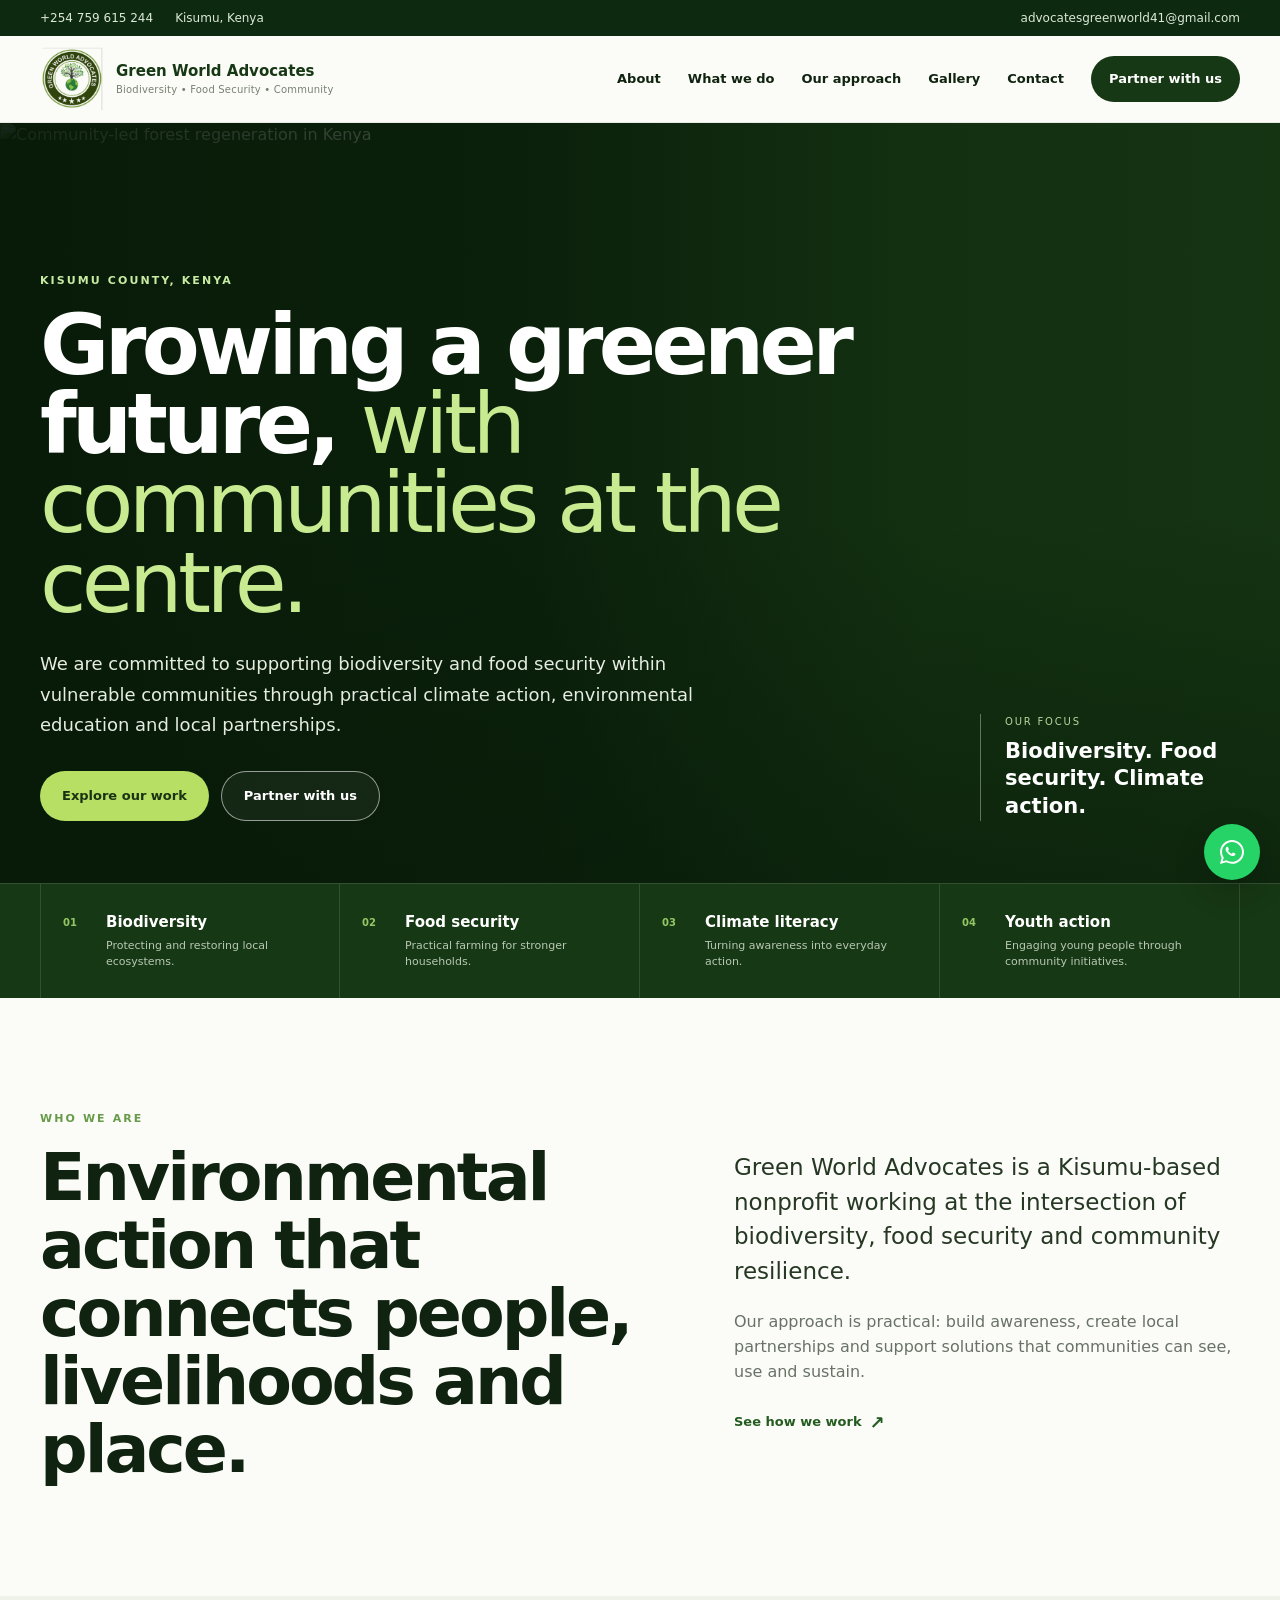
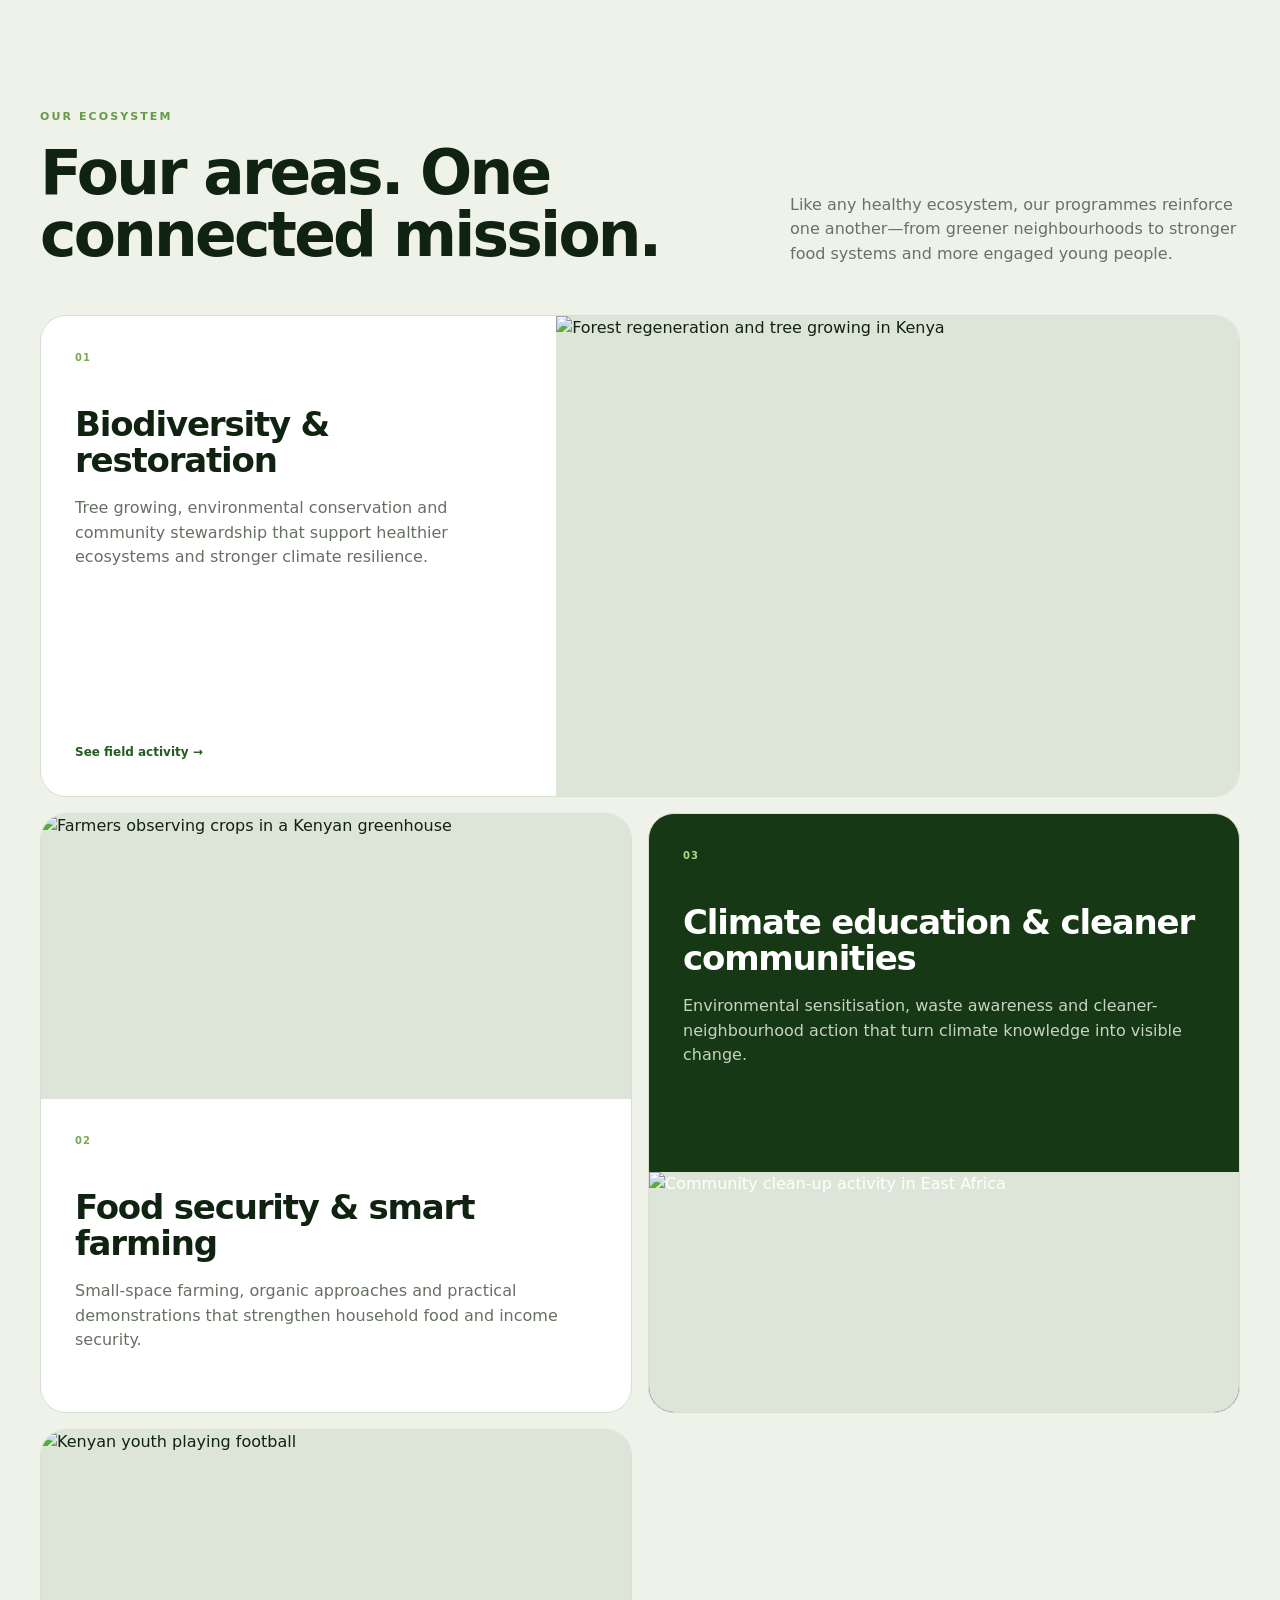
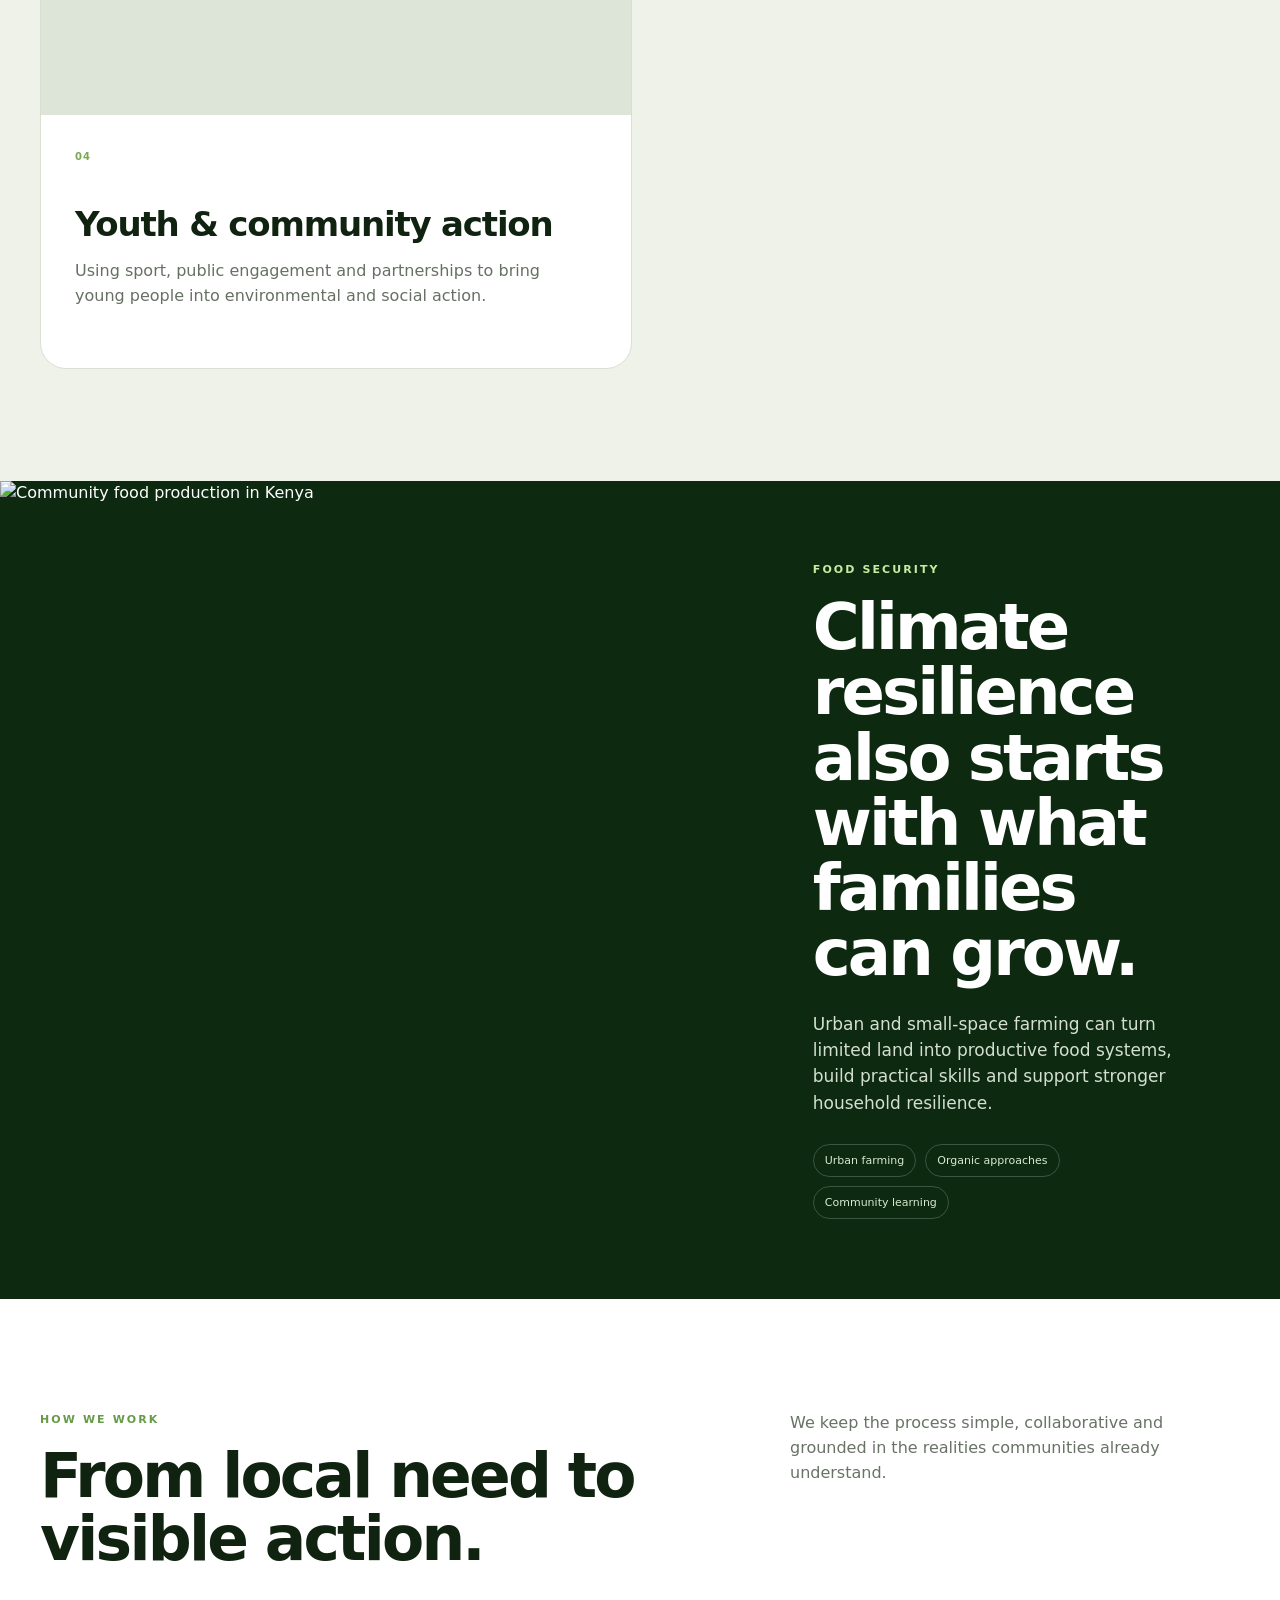
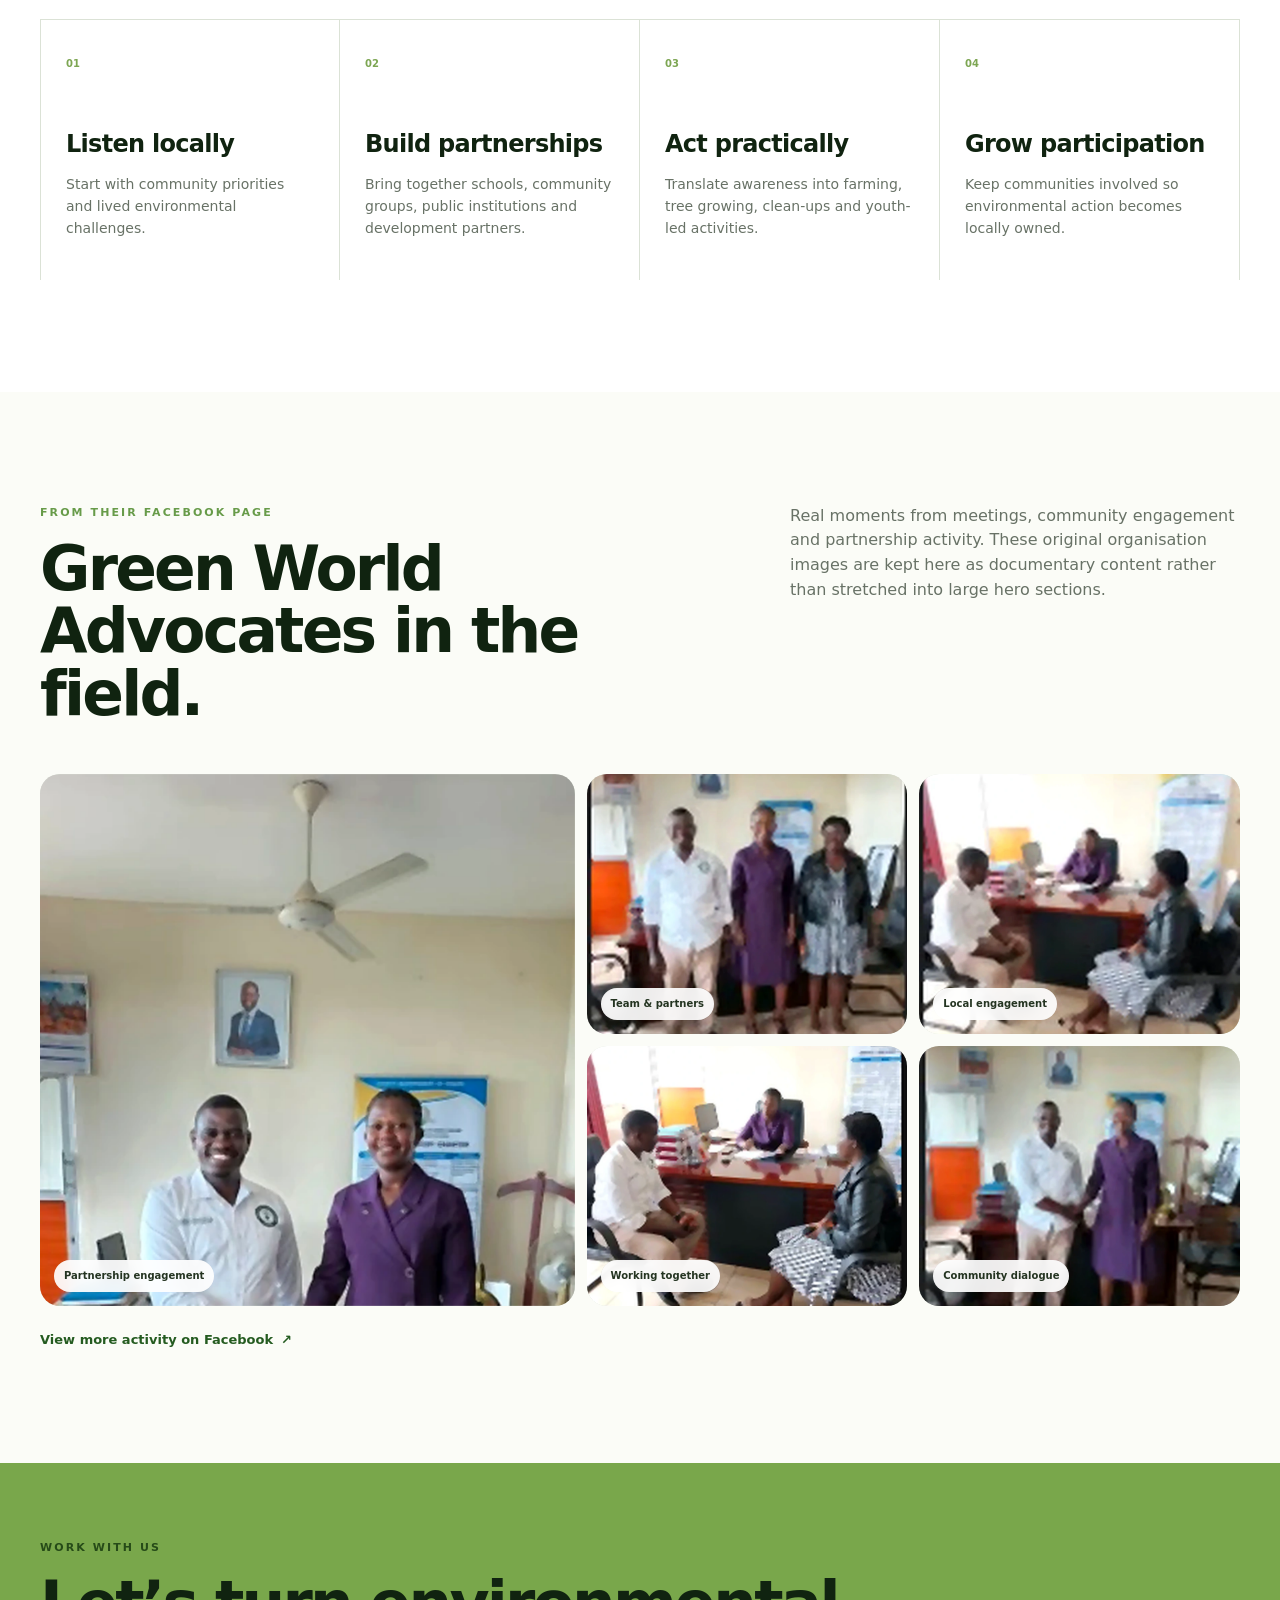
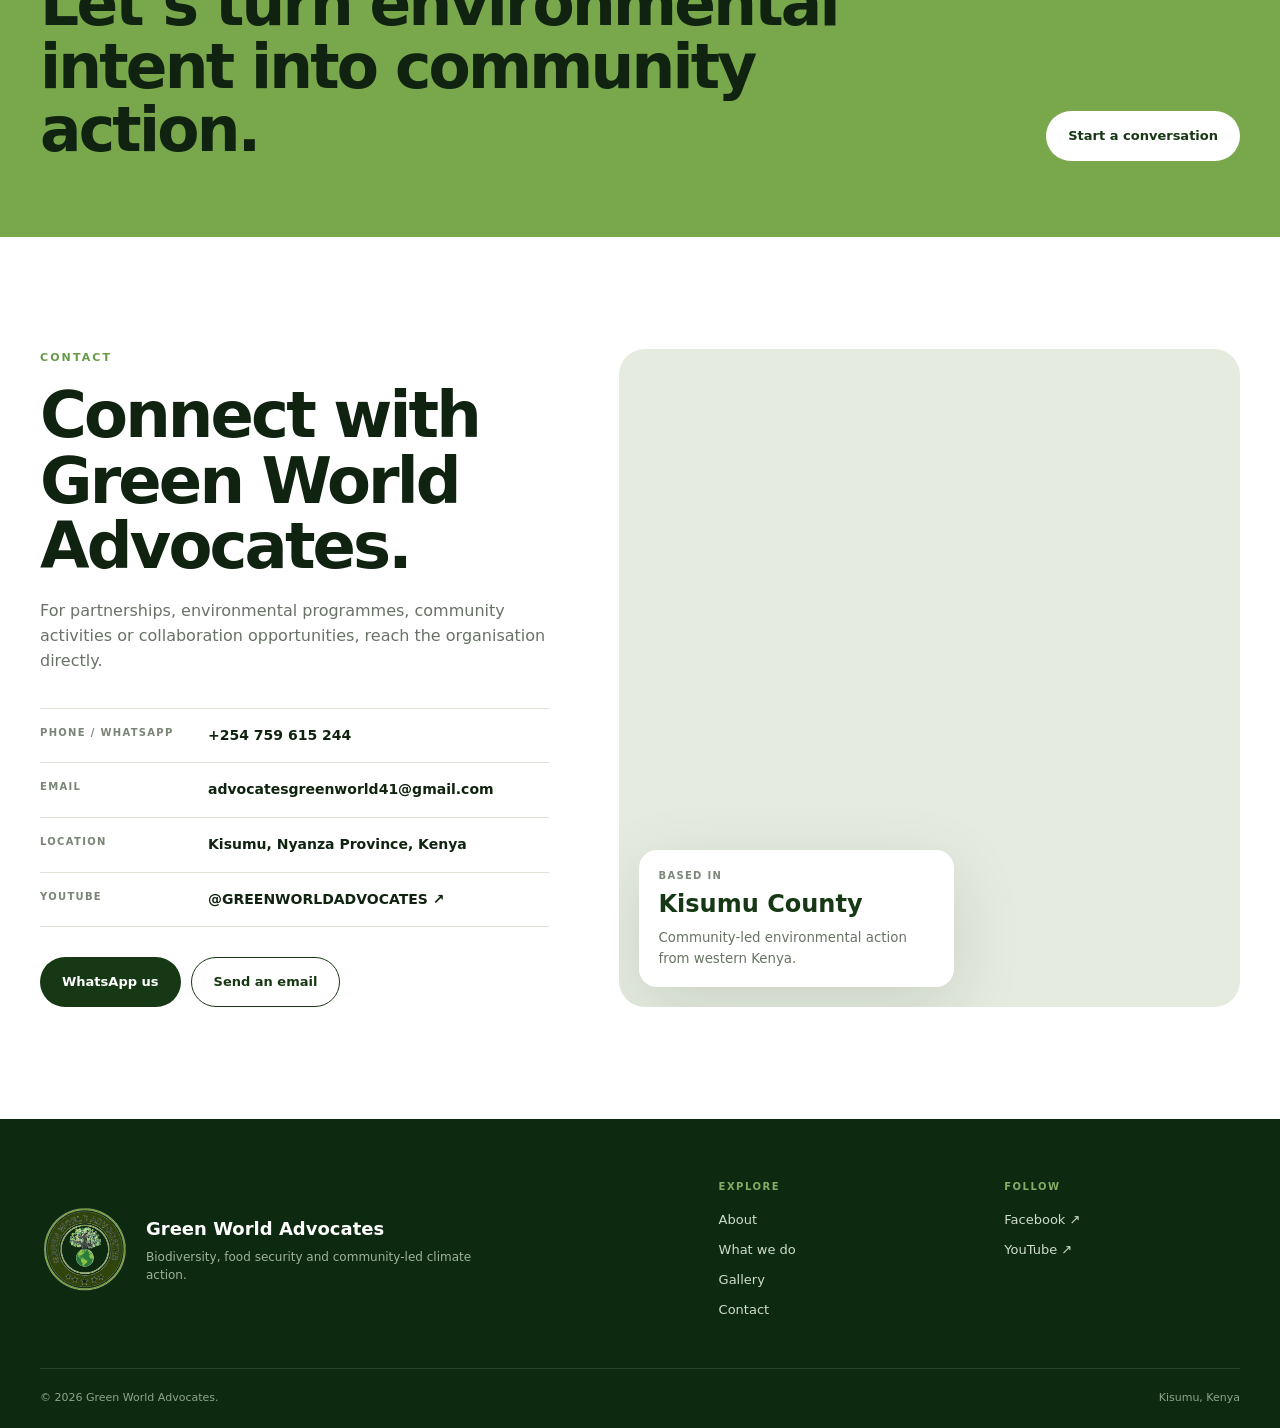
==== commit 6f6c73f9: "Upgrade gallery to 4K responsive images" ====
--- a/index.html
+++ b/index.html
@@ -160,11 +160,11 @@
           <p>Real moments from meetings, community engagement and partnership activity. These original organisation images are kept here as documentary content rather than stretched into large hero sections.</p>
         </div>
         <div class="gallery-grid">
-          <figure class="gallery-large"><img src="assets/field-meeting-main.jpg" alt="Green World Advocates partner meeting" /><figcaption>Partnership engagement</figcaption></figure>
-          <figure><img src="assets/gallery-team.jpg" alt="Green World Advocates team and partners" /><figcaption>Team & partners</figcaption></figure>
-          <figure><img src="assets/gallery-office.jpg" alt="Office meeting in Kisumu" /><figcaption>Local engagement</figcaption></figure>
-          <figure><img src="assets/field-meeting-side.jpg" alt="Green World Advocates discussion" /><figcaption>Working together</figcaption></figure>
-          <figure><img src="assets/gallery-meeting.jpg" alt="Community meeting" /><figcaption>Community dialogue</figcaption></figure>
+          <figure class="gallery-large"><img src="assets/gallery-hq/partnership-engagement-1600.webp" srcset="assets/gallery-hq/partnership-engagement-960.webp 960w, assets/gallery-hq/partnership-engagement-1600.webp 1600w, assets/gallery-hq/partnership-engagement-2400.webp 2400w, assets/gallery-hq/partnership-engagement-3840.webp 3840w" sizes="(max-width: 620px) calc(100vw - 28px), (max-width: 980px) calc(100vw - 48px), 52vw" alt="Green World Advocates partner meeting" loading="lazy" decoding="async" /><figcaption>Partnership engagement</figcaption></figure>
+          <figure><img src="assets/gallery-hq/team-partners-960.webp" srcset="assets/gallery-hq/team-partners-960.webp 960w, assets/gallery-hq/team-partners-1600.webp 1600w, assets/gallery-hq/team-partners-2400.webp 2400w, assets/gallery-hq/team-partners-3840.webp 3840w" sizes="(max-width: 620px) calc(100vw - 28px), (max-width: 980px) 50vw, 24vw" alt="Green World Advocates team and partners" loading="lazy" decoding="async" /><figcaption>Team & partners</figcaption></figure>
+          <figure><img src="assets/gallery-hq/local-engagement-960.webp" srcset="assets/gallery-hq/local-engagement-960.webp 960w, assets/gallery-hq/local-engagement-1600.webp 1600w, assets/gallery-hq/local-engagement-2400.webp 2400w, assets/gallery-hq/local-engagement-3840.webp 3840w" sizes="(max-width: 620px) calc(100vw - 28px), (max-width: 980px) 50vw, 24vw" alt="Office meeting in Kisumu" loading="lazy" decoding="async" /><figcaption>Local engagement</figcaption></figure>
+          <figure><img src="assets/gallery-hq/working-together-960.webp" srcset="assets/gallery-hq/working-together-960.webp 960w, assets/gallery-hq/working-together-1600.webp 1600w, assets/gallery-hq/working-together-2400.webp 2400w, assets/gallery-hq/working-together-3840.webp 3840w" sizes="(max-width: 620px) calc(100vw - 28px), (max-width: 980px) 50vw, 24vw" alt="Green World Advocates discussion" loading="lazy" decoding="async" /><figcaption>Working together</figcaption></figure>
+          <figure><img src="assets/gallery-hq/community-dialogue-960.webp" srcset="assets/gallery-hq/community-dialogue-960.webp 960w, assets/gallery-hq/community-dialogue-1600.webp 1600w, assets/gallery-hq/community-dialogue-2400.webp 2400w, assets/gallery-hq/community-dialogue-3840.webp 3840w" sizes="(max-width: 620px) calc(100vw - 28px), (max-width: 980px) 50vw, 24vw" alt="Community meeting" loading="lazy" decoding="async" /><figcaption>Community dialogue</figcaption></figure>
         </div>
         <a class="gallery-link" href="https://web.facebook.com/profile.php?id=100087711067846" target="_blank" rel="noopener">View more activity on Facebook <span>↗</span></a>
       </div>
--- a/styles.css
+++ b/styles.css
@@ -38,3 +38,20 @@
 @media(max-width:980px){.utility-mail{display:none}.menu-toggle{display:block}.header-inner{min-height:76px}.brand img{width:54px;height:54px}.brand-copy small{display:none}.site-nav{display:none;position:absolute;top:76px;left:0;right:0;background:#fbfcf7;padding:17px 24px 24px;box-shadow:0 20px 40px rgba(16,35,16,.13);flex-direction:column;align-items:stretch;gap:0;border-top:1px solid var(--line)}.site-nav.open{display:flex}.site-nav a{padding:12px 2px;border-bottom:1px solid var(--line)}.site-nav .nav-cta{text-align:center;border:0;margin-top:12px}.hero{min-height:700px}.hero-inner{grid-template-columns:1fr;align-items:end}.hero-note{justify-self:start;max-width:430px}.focus-grid{grid-template-columns:1fr 1fr}.focus-grid>div:nth-child(3){border-left:1px solid rgba(255,255,255,.12);border-top:1px solid rgba(255,255,255,.12)}.focus-grid>div:nth-child(4){border-top:1px solid rgba(255,255,255,.12)}.intro-grid,.contact-grid{grid-template-columns:1fr;gap:48px}.section{padding:82px 0}.section-heading{display:grid;gap:18px;align-items:start}.programme-wide{grid-template-columns:1fr}.programme-wide .programme-media{min-height:380px}.feature-story{grid-template-columns:1fr}.feature-image{min-height:520px}.feature-copy{padding:68px 32px}.steps{grid-template-columns:1fr 1fr}.steps article:nth-child(3){border-left:1px solid var(--line);border-top:1px solid var(--line)}.steps article:nth-child(4){border-top:1px solid var(--line)}.gallery-grid{grid-template-columns:1fr 1fr;grid-template-rows:280px 210px 210px}.gallery-large{grid-column:1/3;grid-row:auto}.cta-inner{display:grid;align-items:start}.map-card,.map-card iframe{min-height:500px}.footer-grid{grid-template-columns:1fr 1fr}.footer-brand{grid-column:1/3}}
 @media(max-width:620px){.wrap{width:min(100% - 28px,1200px)}.utility-inner{min-height:34px}.utility-left{width:100%;justify-content:space-between;font-size:10px}.hero{min-height:650px}.hero-image{object-position:58% center}.hero-inner{padding:94px 0 38px;gap:28px}.hero h1{font-size:49px}.hero-copy>p:not(.eyebrow){font-size:15px}.hero-actions{display:grid;grid-template-columns:1fr 1fr}.btn{padding-inline:14px}.hero-note{border-left:0;border-top:1px solid rgba(255,255,255,.25);padding:18px 0 0;max-width:none}.focus-grid{grid-template-columns:1fr}.focus-grid>div,.focus-grid>div:first-child,.focus-grid>div:nth-child(3){border-left:1px solid rgba(255,255,255,.12);border-top:1px solid rgba(255,255,255,.12)}.focus-grid>div:first-child{border-top:0}.section{padding:66px 0}.intro-grid{gap:28px}.intro h2,.section-heading h2,.contact h2,.cta-band h2{font-size:39px}.intro-copy{padding-top:0}.intro-copy .lead{font-size:20px}.programme-grid{grid-template-columns:1fr}.programme-wide{grid-column:auto}.programme-card{min-height:auto}.programme-copy{padding:26px}.programme-no{margin-bottom:28px}.programme-card h3{font-size:29px}.programme-wide .programme-media,.programme-top,.dark-card .programme-media{min-height:260px;height:260px}.feature-image{min-height:380px}.feature-copy{padding:52px 22px}.feature-copy h2{font-size:40px}.steps{grid-template-columns:1fr}.steps article,.steps article:first-child,.steps article:nth-child(3){border-left:1px solid var(--line);border-top:1px solid var(--line);min-height:auto;padding:26px}.steps article:first-child{border-top:0}.steps h3{margin-top:28px}.gallery-grid{grid-template-columns:1fr 1fr;grid-template-rows:240px 170px 170px;gap:8px}.gallery-large{grid-column:1/3}.gallery-grid figcaption{font-size:9px}.cta-band{padding:60px 0}.contact-list>a,.contact-list>div{grid-template-columns:1fr;gap:4px}.contact-actions{display:grid;grid-template-columns:1fr}.map-card,.map-card iframe{min-height:430px}.footer-grid{grid-template-columns:1fr}.footer-brand{grid-column:auto}.footer-bottom{display:grid}.whatsapp{right:14px;bottom:14px;width:52px;height:52px}}
 @media(prefers-reduced-motion:reduce){*{scroll-behavior:auto!important;transition:none!important}}
+
+/* 4K gallery + mobile refinement */
+.gallery-grid img{image-rendering:auto;backface-visibility:hidden}
+@media(max-width:620px){
+  .gallery-head{grid-template-columns:1fr!important;gap:14px!important}
+  .gallery-grid{display:grid;grid-template-columns:1fr;grid-template-rows:none;gap:14px}
+  .gallery-grid figure,.gallery-grid .gallery-large{grid-column:auto;grid-row:auto;aspect-ratio:4/3;border-radius:16px;min-height:0}
+  .gallery-grid .gallery-large{aspect-ratio:4/3}
+  .gallery-grid img{width:100%;height:100%;object-fit:cover;object-position:center}
+  .gallery-grid figcaption{left:12px;bottom:12px;font-size:10px;padding:8px 10px}
+  .gallery-link{margin-top:18px}
+}
+@media(max-width:380px){
+  .gallery-grid figure,.gallery-grid .gallery-large{aspect-ratio:1/1}
+  .hero h1{font-size:42px}
+  .hero-actions{grid-template-columns:1fr}
+}
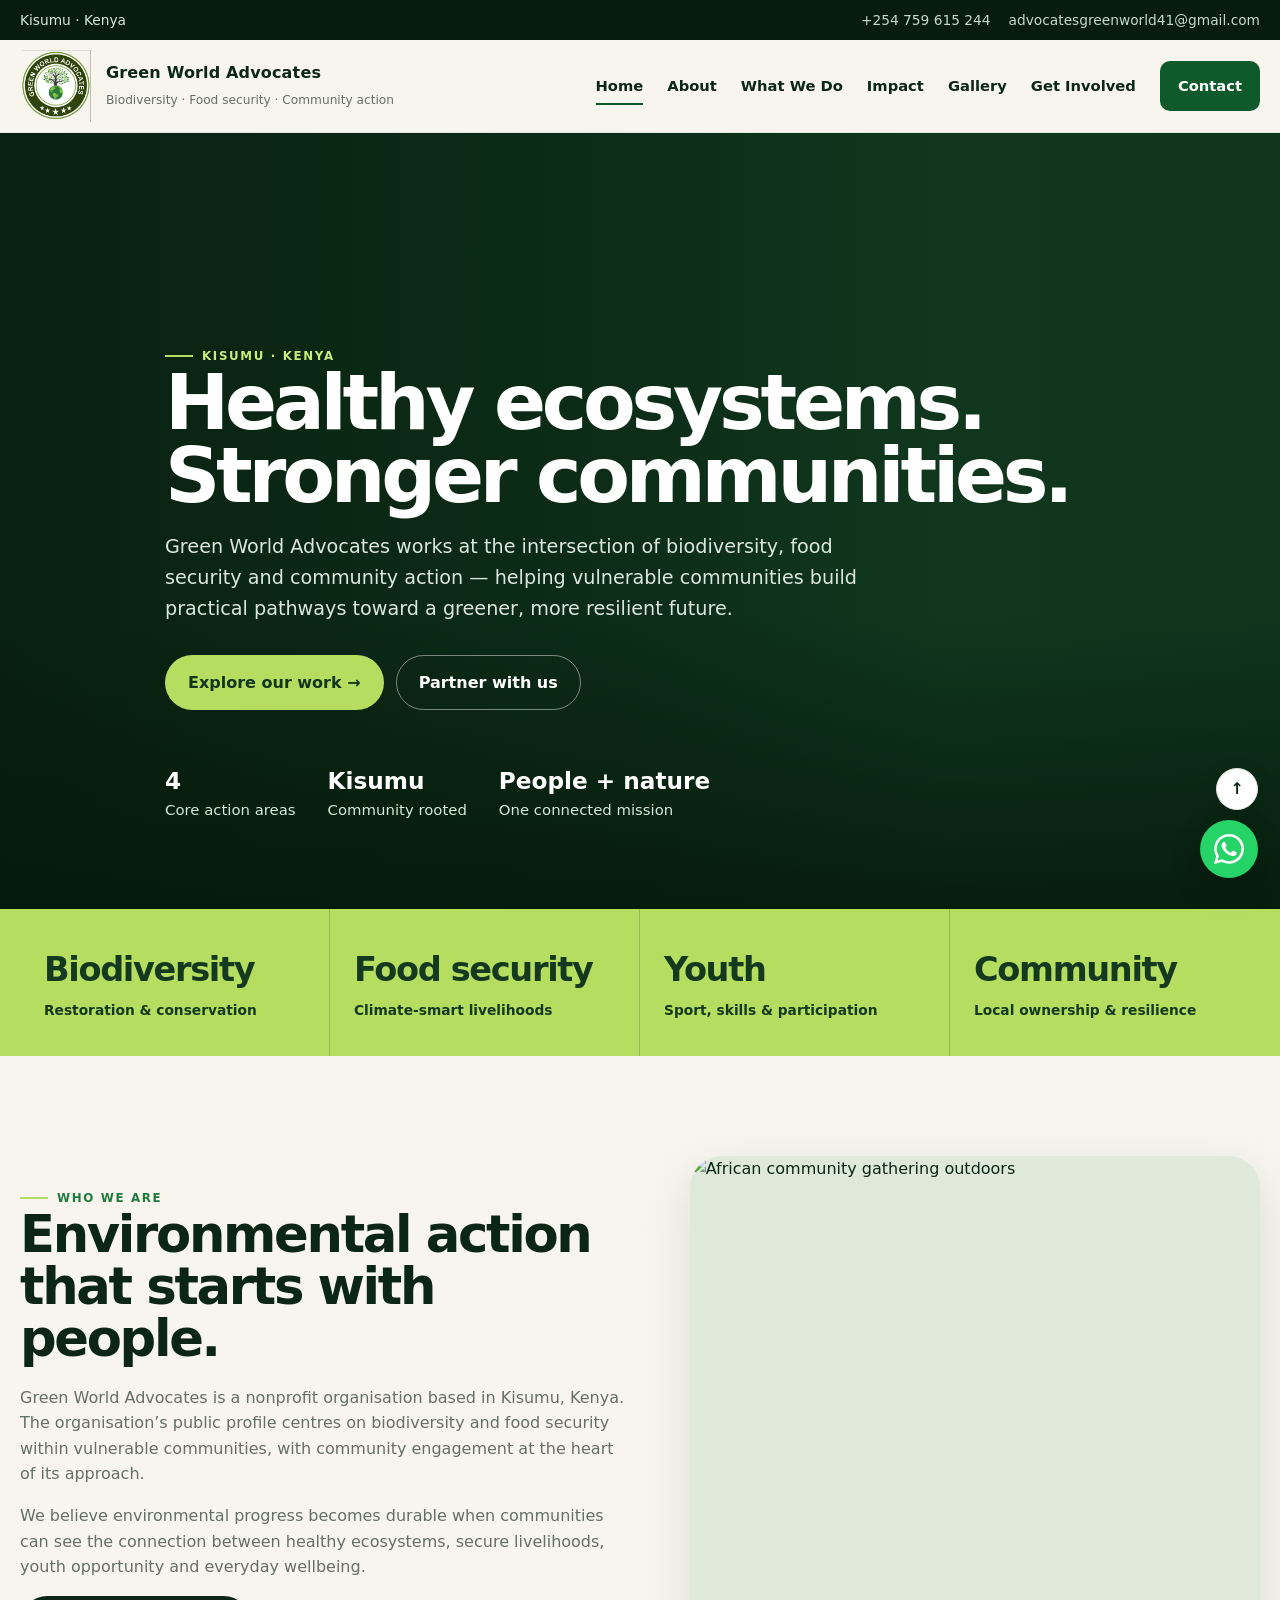
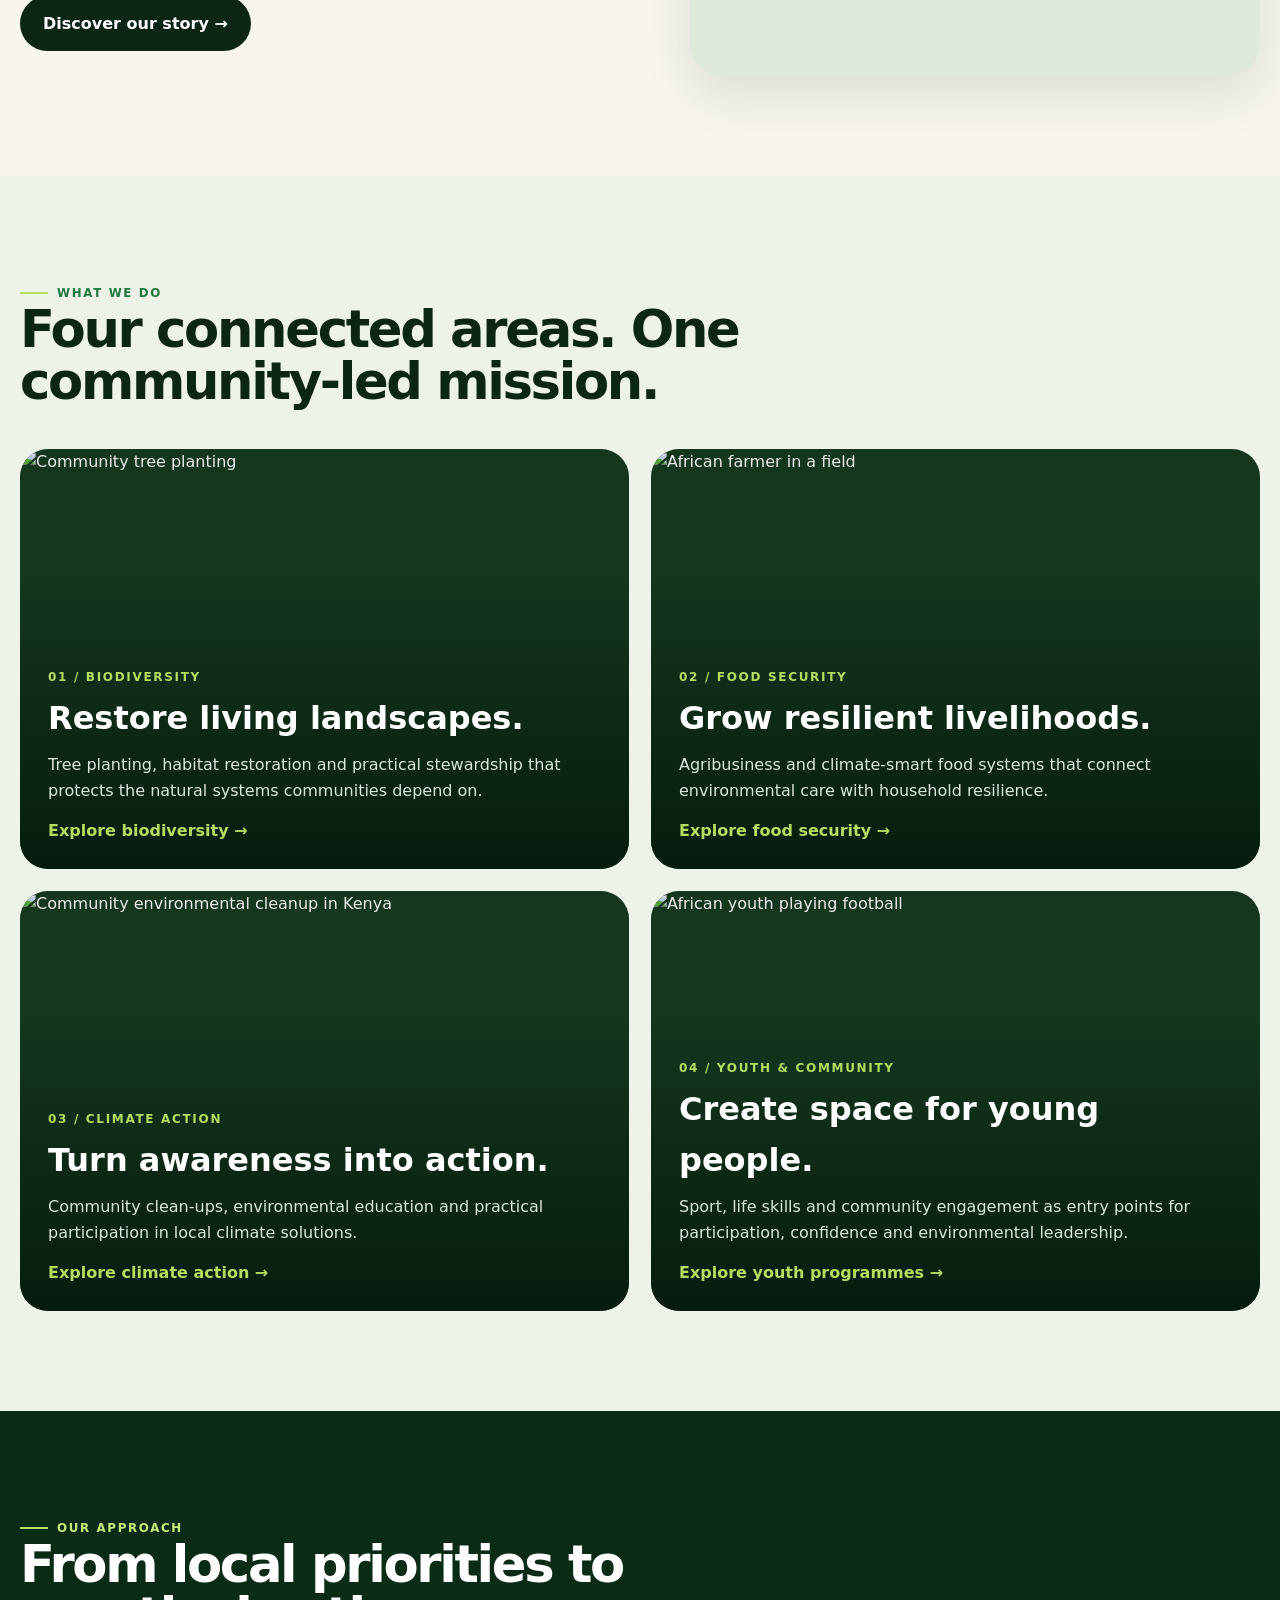
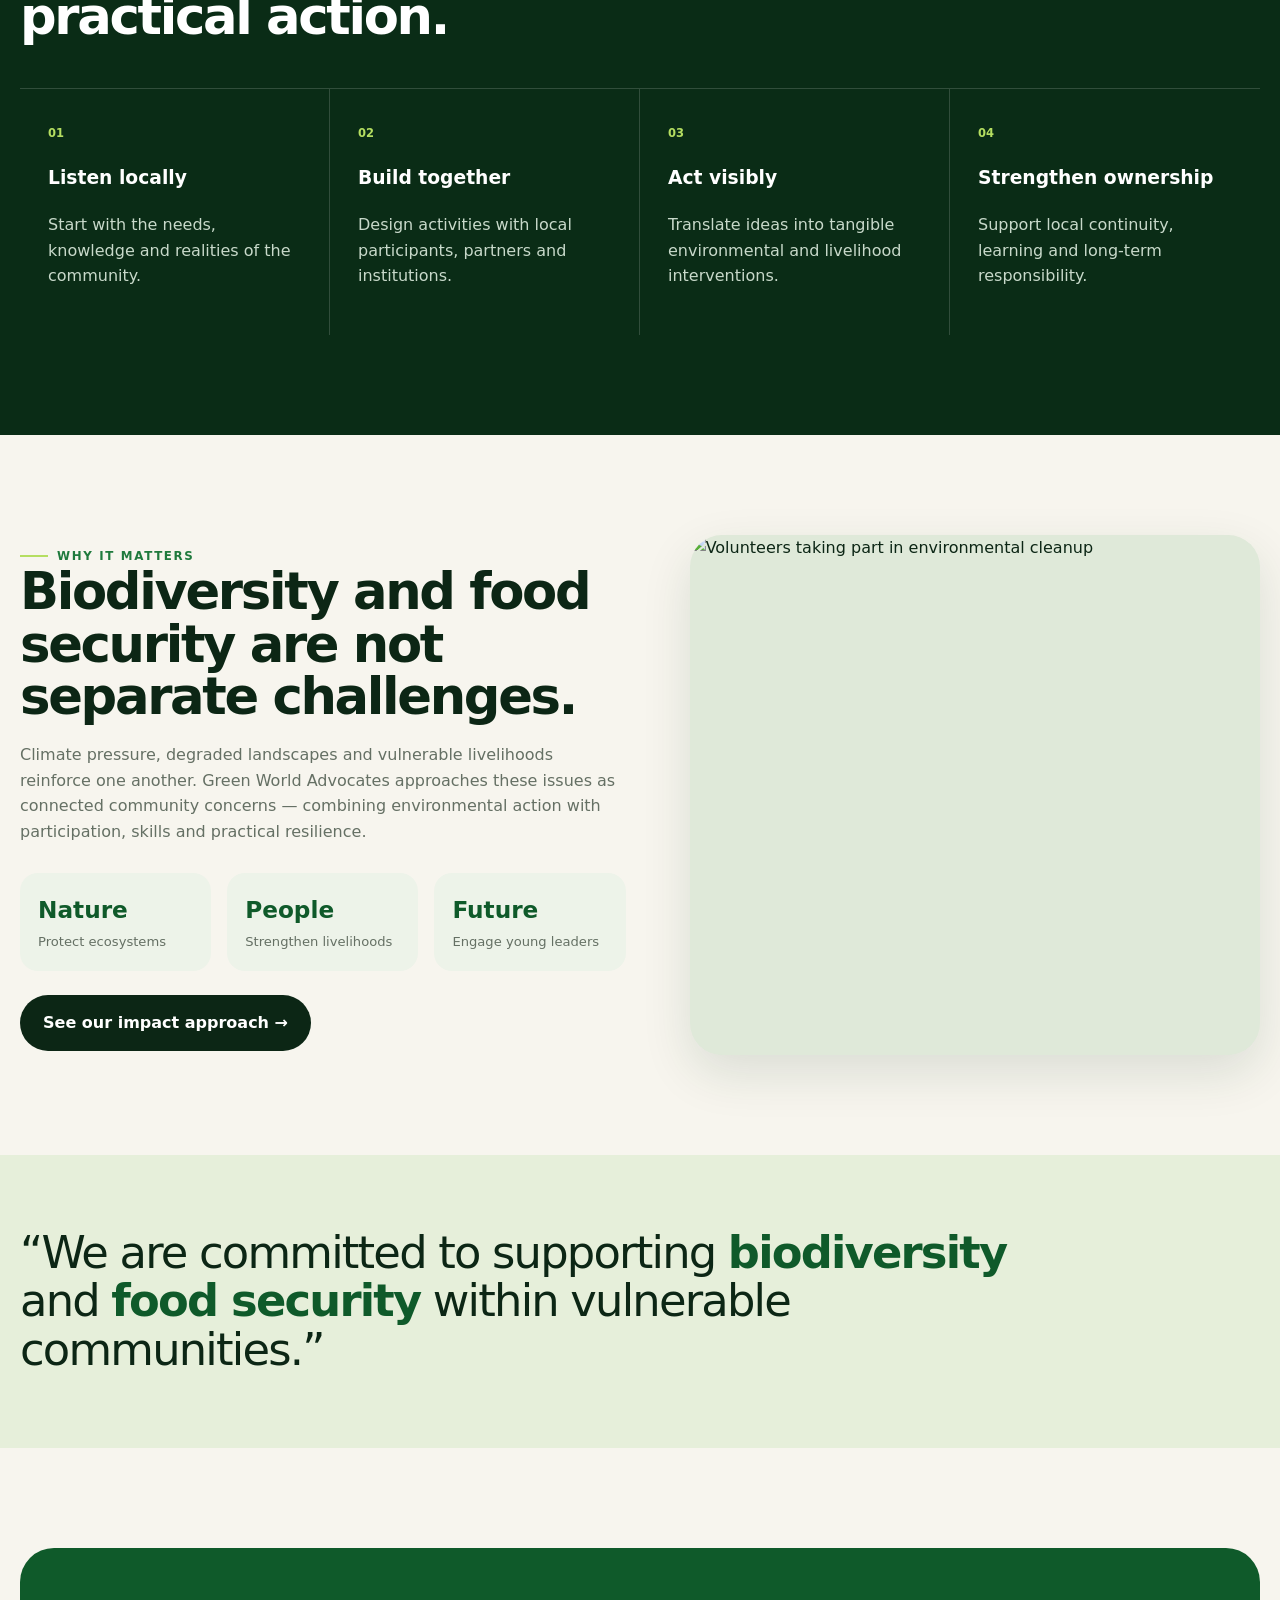
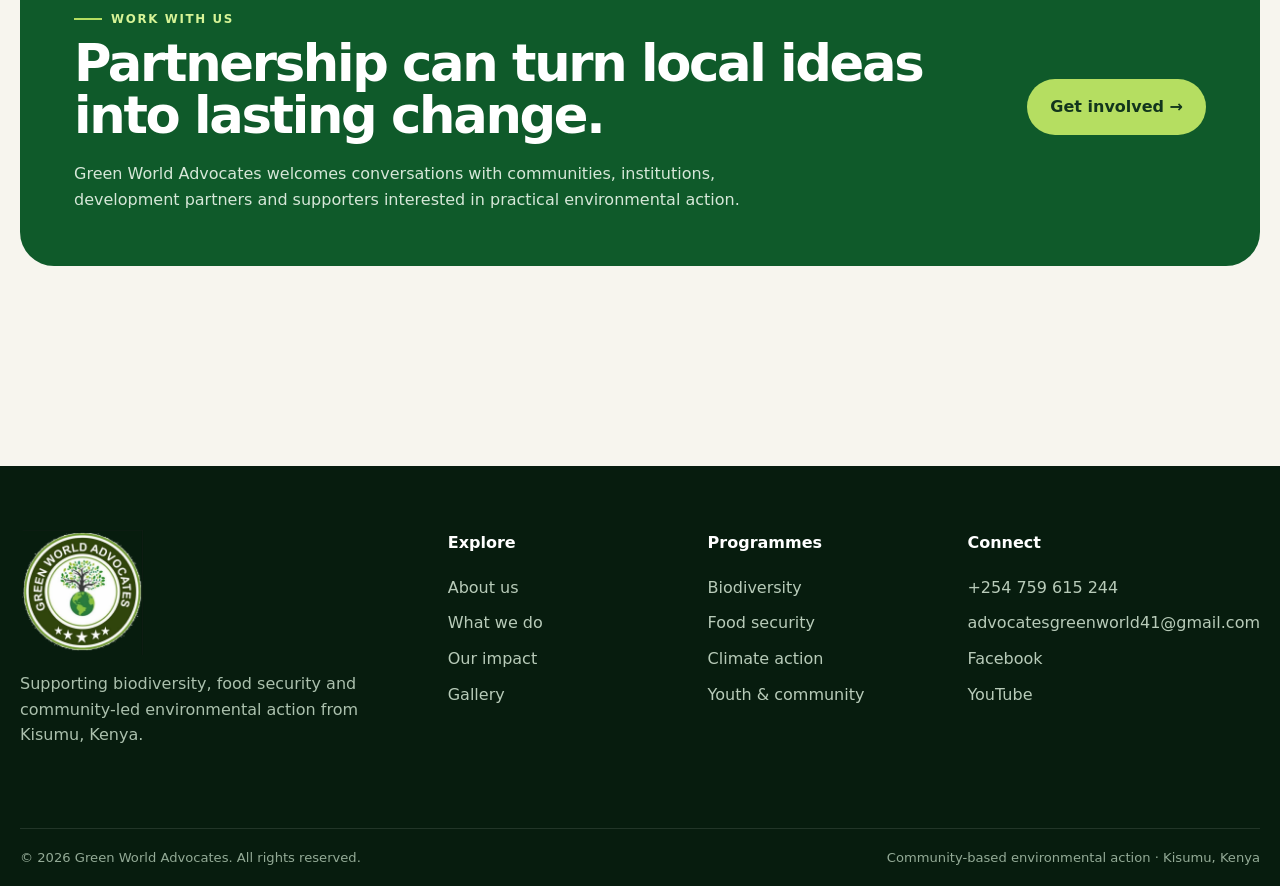
==== commit 3dc29215: "Rebuild Green World Advocates as full multi-page 4K website" ====
--- a/index.html
+++ b/index.html
@@ -1,217 +1,13 @@
-<!doctype html>
-<html lang="en">
-<head>
-  <meta charset="utf-8" />
-  <meta name="viewport" content="width=device-width, initial-scale=1" />
-  <title>Green World Advocates | Biodiversity, Food Security & Climate Action</title>
-  <meta name="description" content="Green World Advocates is a Kisumu-based nonprofit supporting biodiversity, food security, climate education and community-led environmental action." />
-  <meta name="theme-color" content="#173814" />
-  <meta property="og:title" content="Green World Advocates" />
-  <meta property="og:description" content="Community-led action for biodiversity, food security and a greener future." />
-  <meta property="og:type" content="website" />
-  <meta property="og:image" content="/assets/og-green-world-advocates.jpg" />
-  <meta property="og:image:width" content="1200" />
-  <meta property="og:image:height" content="630" />
-  <meta name="twitter:card" content="summary_large_image" />
-  <link rel="icon" type="image/png" href="assets/favicon.png" />
-  <link rel="apple-touch-icon" href="assets/favicon.png" />
-  <link rel="stylesheet" href="styles.css" />
-</head>
-<body>
-  <a class="skip" href="#main">Skip to content</a>
-
-  <div class="utility">
-    <div class="wrap utility-inner">
-      <div class="utility-left">
-        <a href="tel:+254759615244">+254 759 615 244</a>
-        <span>Kisumu, Kenya</span>
-      </div>
-      <a class="utility-mail" href="mailto:advocatesgreenworld41@gmail.com">advocatesgreenworld41@gmail.com</a>
-    </div>
-  </div>
-
-  <header class="site-header" id="top">
-    <div class="wrap header-inner">
-      <a class="brand" href="#top" aria-label="Green World Advocates home">
-        <img src="assets/logo-transparent.png" alt="Green World Advocates logo" />
-        <span class="brand-copy"><strong>Green World Advocates</strong><small>Biodiversity • Food Security • Community</small></span>
-      </a>
-      <button class="menu-toggle" aria-expanded="false" aria-controls="site-nav"><span></span><span></span><span></span><b>Menu</b></button>
-      <nav id="site-nav" class="site-nav" aria-label="Primary navigation">
-        <a href="#about">About</a>
-        <a href="#work">What we do</a>
-        <a href="#approach">Our approach</a>
-        <a href="#gallery">Gallery</a>
-        <a href="#contact">Contact</a>
-        <a class="nav-cta" href="#contact">Partner with us</a>
-      </nav>
-    </div>
-  </header>
-
-  <main id="main">
-    <section class="hero">
-      <img class="hero-image" src="https://upload.wikimedia.org/wikipedia/commons/0/0d/MT._Kenya_Forest_Regeneration.jpg" data-fallback="assets/hero-community.jpg" alt="Community-led forest regeneration in Kenya" referrerpolicy="no-referrer" />
-      <div class="hero-overlay"></div>
-      <div class="wrap hero-inner">
-        <div class="hero-copy">
-          <p class="eyebrow light">Kisumu County, Kenya</p>
-          <h1>Growing a greener future, <span>with communities at the centre.</span></h1>
-          <p>We are committed to supporting biodiversity and food security within vulnerable communities through practical climate action, environmental education and local partnerships.</p>
-          <div class="hero-actions">
-            <a class="btn btn-lime" href="#work">Explore our work</a>
-            <a class="btn btn-glass" href="#contact">Partner with us</a>
-          </div>
-        </div>
-        <div class="hero-note">
-          <span>Our focus</span>
-          <strong>Biodiversity. Food security. Climate action.</strong>
-        </div>
-      </div>
-    </section>
-
-    <section class="focus-strip" aria-label="Focus areas">
-      <div class="wrap focus-grid">
-        <div><span>01</span><strong>Biodiversity</strong><small>Protecting and restoring local ecosystems.</small></div>
-        <div><span>02</span><strong>Food security</strong><small>Practical farming for stronger households.</small></div>
-        <div><span>03</span><strong>Climate literacy</strong><small>Turning awareness into everyday action.</small></div>
-        <div><span>04</span><strong>Youth action</strong><small>Engaging young people through community initiatives.</small></div>
-      </div>
-    </section>
-
-    <section class="section intro" id="about">
-      <div class="wrap intro-grid">
-        <div class="intro-kicker">
-          <p class="eyebrow">Who we are</p>
-          <h2>Environmental action that connects people, livelihoods and place.</h2>
-        </div>
-        <div class="intro-copy">
-          <p class="lead">Green World Advocates is a Kisumu-based nonprofit working at the intersection of biodiversity, food security and community resilience.</p>
-          <p>Our approach is practical: build awareness, create local partnerships and support solutions that communities can see, use and sustain.</p>
-          <a class="text-link" href="#approach">See how we work <span>↗</span></a>
-        </div>
-      </div>
-    </section>
-
-    <section class="section ecosystem" id="work">
-      <div class="wrap">
-        <div class="section-heading">
-          <div>
-            <p class="eyebrow">Our ecosystem</p>
-            <h2>Four areas. One connected mission.</h2>
-          </div>
-          <p>Like any healthy ecosystem, our programmes reinforce one another—from greener neighbourhoods to stronger food systems and more engaged young people.</p>
-        </div>
-
-        <div class="programme-grid">
-          <article class="programme-card programme-wide">
-            <div class="programme-copy"><span class="programme-no">01</span><h3>Biodiversity & restoration</h3><p>Tree growing, environmental conservation and community stewardship that support healthier ecosystems and stronger climate resilience.</p><a href="#gallery">See field activity →</a></div>
-            <div class="programme-media"><img src="https://upload.wikimedia.org/wikipedia/commons/0/0d/MT._Kenya_Forest_Regeneration.jpg" data-fallback="assets/hero-community.jpg" alt="Forest regeneration and tree growing in Kenya" referrerpolicy="no-referrer" /></div>
-          </article>
-
-          <article class="programme-card">
-            <div class="programme-media programme-top"><img src="https://upload.wikimedia.org/wikipedia/commons/9/98/Greenhouse_Farming.jpg" data-fallback="assets/field-meeting-main.jpg" alt="Farmers observing crops in a Kenyan greenhouse" referrerpolicy="no-referrer" /></div>
-            <div class="programme-copy"><span class="programme-no">02</span><h3>Food security & smart farming</h3><p>Small-space farming, organic approaches and practical demonstrations that strengthen household food and income security.</p></div>
-          </article>
-
-          <article class="programme-card dark-card">
-            <div class="programme-copy"><span class="programme-no">03</span><h3>Climate education & cleaner communities</h3><p>Environmental sensitisation, waste awareness and cleaner-neighbourhood action that turn climate knowledge into visible change.</p></div>
-            <div class="programme-media"><img src="https://upload.wikimedia.org/wikipedia/commons/2/25/Oxfam_East_Africa_-_Cleaning_up_the_community.jpg" data-fallback="assets/gallery-meeting.jpg" alt="Community clean-up activity in East Africa" referrerpolicy="no-referrer" /></div>
-          </article>
-
-          <article class="programme-card">
-            <div class="programme-media programme-top"><img src="https://upload.wikimedia.org/wikipedia/commons/3/37/Two_Kenyan_teens_battle_for_football.jpg" data-fallback="assets/gallery-team.jpg" alt="Kenyan youth playing football" referrerpolicy="no-referrer" /></div>
-            <div class="programme-copy"><span class="programme-no">04</span><h3>Youth & community action</h3><p>Using sport, public engagement and partnerships to bring young people into environmental and social action.</p></div>
-          </article>
-        </div>
-      </div>
-    </section>
-
-    <section class="feature-story">
-      <div class="feature-image">
-        <img src="https://upload.wikimedia.org/wikipedia/commons/9/98/Greenhouse_Farming.jpg" data-fallback="assets/hero-community.jpg" alt="Community food production in Kenya" referrerpolicy="no-referrer" />
-      </div>
-      <div class="feature-copy">
-        <p class="eyebrow light">Food security</p>
-        <h2>Climate resilience also starts with what families can grow.</h2>
-        <p>Urban and small-space farming can turn limited land into productive food systems, build practical skills and support stronger household resilience.</p>
-        <div class="feature-pills"><span>Urban farming</span><span>Organic approaches</span><span>Community learning</span></div>
-      </div>
-    </section>
-
-    <section class="section approach" id="approach">
-      <div class="wrap">
-        <div class="section-heading approach-head">
-          <div><p class="eyebrow">How we work</p><h2>From local need to visible action.</h2></div>
-          <p>We keep the process simple, collaborative and grounded in the realities communities already understand.</p>
-        </div>
-        <div class="steps">
-          <article><span>01</span><h3>Listen locally</h3><p>Start with community priorities and lived environmental challenges.</p></article>
-          <article><span>02</span><h3>Build partnerships</h3><p>Bring together schools, community groups, public institutions and development partners.</p></article>
-          <article><span>03</span><h3>Act practically</h3><p>Translate awareness into farming, tree growing, clean-ups and youth-led activities.</p></article>
-          <article><span>04</span><h3>Grow participation</h3><p>Keep communities involved so environmental action becomes locally owned.</p></article>
-        </div>
-      </div>
-    </section>
-
-    <section class="section gallery" id="gallery">
-      <div class="wrap">
-        <div class="section-heading gallery-head">
-          <div><p class="eyebrow">From their Facebook page</p><h2>Green World Advocates in the field.</h2></div>
-          <p>Real moments from meetings, community engagement and partnership activity. These original organisation images are kept here as documentary content rather than stretched into large hero sections.</p>
-        </div>
-        <div class="gallery-grid">
-          <figure class="gallery-large"><img src="assets/gallery-hq/partnership-engagement-1600.webp" srcset="assets/gallery-hq/partnership-engagement-960.webp 960w, assets/gallery-hq/partnership-engagement-1600.webp 1600w, assets/gallery-hq/partnership-engagement-2400.webp 2400w, assets/gallery-hq/partnership-engagement-3840.webp 3840w" sizes="(max-width: 620px) calc(100vw - 28px), (max-width: 980px) calc(100vw - 48px), 52vw" alt="Green World Advocates partner meeting" loading="lazy" decoding="async" /><figcaption>Partnership engagement</figcaption></figure>
-          <figure><img src="assets/gallery-hq/team-partners-960.webp" srcset="assets/gallery-hq/team-partners-960.webp 960w, assets/gallery-hq/team-partners-1600.webp 1600w, assets/gallery-hq/team-partners-2400.webp 2400w, assets/gallery-hq/team-partners-3840.webp 3840w" sizes="(max-width: 620px) calc(100vw - 28px), (max-width: 980px) 50vw, 24vw" alt="Green World Advocates team and partners" loading="lazy" decoding="async" /><figcaption>Team & partners</figcaption></figure>
-          <figure><img src="assets/gallery-hq/local-engagement-960.webp" srcset="assets/gallery-hq/local-engagement-960.webp 960w, assets/gallery-hq/local-engagement-1600.webp 1600w, assets/gallery-hq/local-engagement-2400.webp 2400w, assets/gallery-hq/local-engagement-3840.webp 3840w" sizes="(max-width: 620px) calc(100vw - 28px), (max-width: 980px) 50vw, 24vw" alt="Office meeting in Kisumu" loading="lazy" decoding="async" /><figcaption>Local engagement</figcaption></figure>
-          <figure><img src="assets/gallery-hq/working-together-960.webp" srcset="assets/gallery-hq/working-together-960.webp 960w, assets/gallery-hq/working-together-1600.webp 1600w, assets/gallery-hq/working-together-2400.webp 2400w, assets/gallery-hq/working-together-3840.webp 3840w" sizes="(max-width: 620px) calc(100vw - 28px), (max-width: 980px) 50vw, 24vw" alt="Green World Advocates discussion" loading="lazy" decoding="async" /><figcaption>Working together</figcaption></figure>
-          <figure><img src="assets/gallery-hq/community-dialogue-960.webp" srcset="assets/gallery-hq/community-dialogue-960.webp 960w, assets/gallery-hq/community-dialogue-1600.webp 1600w, assets/gallery-hq/community-dialogue-2400.webp 2400w, assets/gallery-hq/community-dialogue-3840.webp 3840w" sizes="(max-width: 620px) calc(100vw - 28px), (max-width: 980px) 50vw, 24vw" alt="Community meeting" loading="lazy" decoding="async" /><figcaption>Community dialogue</figcaption></figure>
-        </div>
-        <a class="gallery-link" href="https://web.facebook.com/profile.php?id=100087711067846" target="_blank" rel="noopener">View more activity on Facebook <span>↗</span></a>
-      </div>
-    </section>
-
-    <section class="cta-band">
-      <div class="wrap cta-inner">
-        <div><p class="eyebrow light">Work with us</p><h2>Let’s turn environmental intent into community action.</h2></div>
-        <a class="btn btn-white" href="#contact">Start a conversation</a>
-      </div>
-    </section>
-
-    <section class="section contact" id="contact">
-      <div class="wrap contact-grid">
-        <div class="contact-copy">
-          <p class="eyebrow">Contact</p>
-          <h2>Connect with Green World Advocates.</h2>
-          <p>For partnerships, environmental programmes, community activities or collaboration opportunities, reach the organisation directly.</p>
-          <div class="contact-list">
-            <a href="tel:+254759615244"><span>Phone / WhatsApp</span><strong>+254 759 615 244</strong></a>
-            <a href="mailto:advocatesgreenworld41@gmail.com"><span>Email</span><strong>advocatesgreenworld41@gmail.com</strong></a>
-            <div><span>Location</span><strong>Kisumu, Nyanza Province, Kenya</strong></div>
-            <a href="https://www.youtube.com/@GREENWORLDADVOCATES" target="_blank" rel="noopener"><span>YouTube</span><strong>@GREENWORLDADVOCATES ↗</strong></a>
-          </div>
-          <div class="contact-actions"><a class="btn btn-dark" href="https://wa.me/254759615244" target="_blank" rel="noopener">WhatsApp us</a><a class="btn btn-outline" href="mailto:advocatesgreenworld41@gmail.com">Send an email</a></div>
-        </div>
-        <div class="map-card">
-          <iframe title="Map showing Kisumu, Kenya" loading="lazy" referrerpolicy="no-referrer-when-downgrade" src="https://www.google.com/maps?q=Kisumu%2C%20Kenya&output=embed"></iframe>
-          <div class="map-note"><span>Based in</span><strong>Kisumu County</strong><small>Community-led environmental action from western Kenya.</small></div>
-        </div>
-      </div>
-    </section>
-  </main>
-
-  <footer class="footer">
-    <div class="wrap footer-grid">
-      <div class="footer-brand"><img src="assets/logo-transparent.png" alt="Green World Advocates" /><div><strong>Green World Advocates</strong><p>Biodiversity, food security and community-led climate action.</p></div></div>
-      <div><span class="footer-title">Explore</span><a href="#about">About</a><a href="#work">What we do</a><a href="#gallery">Gallery</a><a href="#contact">Contact</a></div>
-      <div><span class="footer-title">Follow</span><a href="https://web.facebook.com/profile.php?id=100087711067846" target="_blank" rel="noopener">Facebook ↗</a><a href="https://www.youtube.com/@GREENWORLDADVOCATES" target="_blank" rel="noopener">YouTube ↗</a></div>
-    </div>
-    <div class="wrap footer-bottom"><span>© <span id="year"></span> Green World Advocates.</span><span>Kisumu, Kenya</span></div>
-  </footer>
-
-  <a class="whatsapp" href="https://wa.me/254759615244" target="_blank" rel="noopener" aria-label="Chat with Green World Advocates on WhatsApp">
-    <svg viewBox="0 0 32 32" aria-hidden="true"><path fill="currentColor" d="M19.11 17.44c-.26-.13-1.52-.75-1.76-.84-.24-.09-.41-.13-.59.13-.17.26-.67.84-.82 1.01-.15.17-.3.2-.56.07-.26-.13-1.08-.4-2.06-1.28-.76-.68-1.28-1.52-1.43-1.78-.15-.26-.02-.4.11-.53.12-.12.26-.3.39-.46.13-.15.17-.26.26-.43.09-.17.04-.33-.02-.46-.07-.13-.59-1.41-.8-1.94-.21-.5-.43-.43-.59-.44h-.5c-.17 0-.46.07-.69.33-.24.26-.91.89-.91 2.17s.93 2.52 1.06 2.69c.13.17 1.83 2.8 4.44 3.92.62.27 1.1.43 1.48.55.62.2 1.19.17 1.64.1.5-.08 1.52-.62 1.74-1.22.21-.6.21-1.11.15-1.22-.06-.11-.24-.17-.5-.3zM16.03 3.2c-7.05 0-12.78 5.69-12.78 12.69 0 2.24.59 4.43 1.71 6.36L3.15 28.8l6.75-1.77a12.83 12.83 0 0 0 6.12 1.55h.01c7.05 0 12.78-5.69 12.78-12.69S23.08 3.2 16.03 3.2zm0 23.24h-.01a10.68 10.68 0 0 1-5.45-1.49l-.39-.23-4.01 1.05 1.07-3.9-.25-.4a10.5 10.5 0 0 1-1.62-5.58c0-5.84 4.78-10.59 10.66-10.59s10.66 4.75 10.66 10.59-4.78 10.55-10.66 10.55z"/></svg>
-  </a>
-
-  <script src="script.js"></script>
-</body>
-</html>
+<!doctype html><html lang="en"><head><meta charset="utf-8"><meta name="viewport" content="width=device-width,initial-scale=1,viewport-fit=cover"><title>Green World Advocates | Biodiversity, Food Security &amp; Community Action</title><meta name="description" content="Green World Advocates supports biodiversity, food security and community-led environmental action in Kisumu, Kenya."><link rel="canonical" href="https://green-world-advocates-demo.vercel.app/"><link rel="icon" href="assets/favicon.png"><link rel="apple-touch-icon" href="assets/favicon.png"><meta property="og:type" content="website"><meta property="og:title" content="Green World Advocates | Biodiversity, Food Security &amp; Community Action"><meta property="og:description" content="Green World Advocates supports biodiversity, food security and community-led environmental action in Kisumu, Kenya."><meta property="og:url" content="https://green-world-advocates-demo.vercel.app/"><meta property="og:image" content="https://green-world-advocates-demo.vercel.app/assets/og-green-world-advocates.jpg"><meta property="og:image:width" content="1200"><meta property="og:image:height" content="630"><meta name="twitter:card" content="summary_large_image"><meta name="theme-color" content="#0c321a"><link rel="stylesheet" href="styles.css"></head><body id="top"><div class="topbar"><div class="container"><div>Kisumu · Kenya</div><div class="topbar-right"><a href="tel:+254759615244">+254 759 615 244</a><a href="mailto:advocatesgreenworld41@gmail.com">advocatesgreenworld41@gmail.com</a></div></div></div>
+<header class="site-header"><div class="container nav-wrap"><a class="brand" href="index.html"><img class="brand-logo" src="assets/logo-transparent-4k.png" alt="Green World Advocates logo"><div class="brand-copy"><strong>Green World Advocates</strong><span>Biodiversity · Food security · Community action</span></div></a><nav class="desktop-nav"><a class="active" href="index.html">Home</a><a class="" href="about.html">About</a><div class="dropdown"><a class="" href="programs.html">What We Do</a><div class="dropdown-menu">
+<a href="programs.html">Programme overview</a><a href="biodiversity.html">Biodiversity & restoration</a><a href="food-security.html">Food security & agribusiness</a><a href="climate-action.html">Climate & environmental action</a><a href="youth-community.html">Youth, sport & community</a></div></div><a class="" href="impact.html">Impact</a><a class="" href="gallery.html">Gallery</a><a class="" href="get-involved.html">Get Involved</a><a class="nav-cta " href="contact.html">Contact</a></nav><button class="menu-btn" aria-label="Open menu" aria-expanded="false">☰</button></div><nav class="mobile-nav"><a href="index.html">Home</a><a href="about.html">About</a><a href="programs.html">What We Do</a><a href="impact.html">Impact</a><a href="gallery.html">Gallery</a><a href="get-involved.html">Get Involved</a><a href="contact.html">Contact</a></nav></header>
+<section class="hero"><div class="hero-media" style="background-image:url('https://images.pexels.com/photos/18468251/pexels-photo-18468251.jpeg?auto=compress&cs=tinysrgb&w=3840')"></div><div class="container hero-content"><span class="eyebrow" style="color:#c8ed7c">Kisumu · Kenya</span><h1 class="display">Healthy ecosystems.<br>Stronger communities.</h1><p class="lead">Green World Advocates works at the intersection of biodiversity, food security and community action — helping vulnerable communities build practical pathways toward a greener, more resilient future.</p><div class="hero-actions"><a class="btn btn-primary" href="programs.html">Explore our work →</a><a class="btn btn-outline" href="get-involved.html">Partner with us</a></div><div class="hero-meta"><div><strong>4</strong>Core action areas</div><div><strong>Kisumu</strong>Community rooted</div><div><strong>People + nature</strong>One connected mission</div></div></div></section>
+<section class="impact-strip"><div class="container impact-grid"><div class="impact-item"><strong>Biodiversity</strong><span>Restoration & conservation</span></div><div class="impact-item"><strong>Food security</strong><span>Climate-smart livelihoods</span></div><div class="impact-item"><strong>Youth</strong><span>Sport, skills & participation</span></div><div class="impact-item"><strong>Community</strong><span>Local ownership & resilience</span></div></div></section>
+<section class="section"><div class="container split"><div class="copy"><span class="eyebrow">Who we are</span><h2 class="h2">Environmental action that starts with people.</h2><p class="text-muted">Green World Advocates is a nonprofit organisation based in Kisumu, Kenya. The organisation’s public profile centres on biodiversity and food security within vulnerable communities, with community engagement at the heart of its approach.</p><p class="text-muted">We believe environmental progress becomes durable when communities can see the connection between healthy ecosystems, secure livelihoods, youth opportunity and everyday wellbeing.</p><a class="btn btn-dark" href="about.html">Discover our story →</a></div><div class="media"><div class="media-frame"><img src="https://images.pexels.com/photos/33749778/pexels-photo-33749778.jpeg?auto=compress&cs=tinysrgb&w=3840" onerror="this.onerror=null;this.src=\'assets/fallback-environment.jpg\'" alt="African community gathering outdoors" loading="lazy"></div></div></div></section>
+<section class="section" style="background:#eef3e9"><div class="container"><span class="eyebrow">What we do</span><h2 class="h2" style="max-width:850px">Four connected areas. One community-led mission.</h2><div class="program-grid"><a class="program-card" href="biodiversity.html"><img src="https://images.pexels.com/photos/40589740/pexels-photo-40589740.jpeg?auto=compress&cs=tinysrgb&w=3840" onerror="this.onerror=null;this.src=\'assets/fallback-environment.jpg\'" alt="Community tree planting" loading="lazy"><div class="program-card-content"><span class="num">01 / BIODIVERSITY</span><h3>Restore living landscapes.</h3><p>Tree planting, habitat restoration and practical stewardship that protects the natural systems communities depend on.</p><span class="link">Explore biodiversity →</span></div></a><a class="program-card" href="food-security.html"><img src="https://images.pexels.com/photos/33363152/pexels-photo-33363152.jpeg?auto=compress&cs=tinysrgb&w=3840" onerror="this.onerror=null;this.src=\'assets/fallback-environment.jpg\'" alt="African farmer in a field" loading="lazy"><div class="program-card-content"><span class="num">02 / FOOD SECURITY</span><h3>Grow resilient livelihoods.</h3><p>Agribusiness and climate-smart food systems that connect environmental care with household resilience.</p><span class="link">Explore food security →</span></div></a><a class="program-card" href="climate-action.html"><img src="https://images.pexels.com/photos/12079507/pexels-photo-12079507.jpeg?auto=compress&cs=tinysrgb&w=3840" onerror="this.onerror=null;this.src=\'assets/fallback-environment.jpg\'" alt="Community environmental cleanup in Kenya" loading="lazy"><div class="program-card-content"><span class="num">03 / CLIMATE ACTION</span><h3>Turn awareness into action.</h3><p>Community clean-ups, environmental education and practical participation in local climate solutions.</p><span class="link">Explore climate action →</span></div></a><a class="program-card" href="youth-community.html"><img src="https://images.pexels.com/photos/40305019/pexels-photo-40305019.jpeg?auto=compress&cs=tinysrgb&w=3840" onerror="this.onerror=null;this.src=\'assets/fallback-environment.jpg\'" alt="African youth playing football" loading="lazy"><div class="program-card-content"><span class="num">04 / YOUTH & COMMUNITY</span><h3>Create space for young people.</h3><p>Sport, life skills and community engagement as entry points for participation, confidence and environmental leadership.</p><span class="link">Explore youth programmes →</span></div></a></div></div></section>
+<section class="section process"><div class="container"><span class="eyebrow" style="color:#c9ed7b">Our approach</span><h2 class="h2" style="max-width:760px">From local priorities to practical action.</h2><div class="process-grid"><div class="process-step"><span class="num">01</span><h3>Listen locally</h3><p>Start with the needs, knowledge and realities of the community.</p></div><div class="process-step"><span class="num">02</span><h3>Build together</h3><p>Design activities with local participants, partners and institutions.</p></div><div class="process-step"><span class="num">03</span><h3>Act visibly</h3><p>Translate ideas into tangible environmental and livelihood interventions.</p></div><div class="process-step"><span class="num">04</span><h3>Strengthen ownership</h3><p>Support local continuity, learning and long-term responsibility.</p></div></div></div></section>
+<section class="section"><div class="container split reverse"><div class="media"><div class="media-frame"><img src="https://images.pexels.com/photos/9543414/pexels-photo-9543414.jpeg?auto=compress&cs=tinysrgb&w=3840" onerror="this.onerror=null;this.src=\'assets/fallback-environment.jpg\'" alt="Volunteers taking part in environmental cleanup" loading="lazy"></div></div><div class="copy"><span class="eyebrow">Why it matters</span><h2 class="h2">Biodiversity and food security are not separate challenges.</h2><p class="text-muted">Climate pressure, degraded landscapes and vulnerable livelihoods reinforce one another. Green World Advocates approaches these issues as connected community concerns — combining environmental action with participation, skills and practical resilience.</p><div class="stat-row"><div class="stat-box"><strong>Nature</strong><span>Protect ecosystems</span></div><div class="stat-box"><strong>People</strong><span>Strengthen livelihoods</span></div><div class="stat-box"><strong>Future</strong><span>Engage young leaders</span></div></div><a class="btn btn-dark" href="impact.html" style="margin-top:24px">See our impact approach →</a></div></div></section>
+<section class="quote-band"><div class="container"><p class="quote">“We are committed to supporting <strong>biodiversity</strong> and <strong>food security</strong> within vulnerable communities.”</p></div></section>
+<section class="section"><div class="container"><div class="cta"><div><span class="eyebrow" style="color:#d7f497">Work with us</span><h2 class="h2" style="margin-top:8px">Partnership can turn local ideas into lasting change.</h2><p>Green World Advocates welcomes conversations with communities, institutions, development partners and supporters interested in practical environmental action.</p></div><a class="btn btn-primary" href="get-involved.html">Get involved →</a></div></div></section>
+<footer class="site-footer"><div class="container footer-top"><div class="footer-brand"><img class="footer-logo" src="assets/logo-transparent-4k.png" alt="Green World Advocates logo"><p>Supporting biodiversity, food security and community-led environmental action from Kisumu, Kenya.</p></div><div class="footer-col"><h4>Explore</h4><a href="about.html">About us</a><a href="programs.html">What we do</a><a href="impact.html">Our impact</a><a href="gallery.html">Gallery</a></div><div class="footer-col"><h4>Programmes</h4><a href="biodiversity.html">Biodiversity</a><a href="food-security.html">Food security</a><a href="climate-action.html">Climate action</a><a href="youth-community.html">Youth & community</a></div><div class="footer-col"><h4>Connect</h4><a href="tel:+254759615244">+254 759 615 244</a><a href="mailto:advocatesgreenworld41@gmail.com">advocatesgreenworld41@gmail.com</a><a href="https://web.facebook.com/profile.php?id=100087711067846" target="_blank" rel="noopener">Facebook</a><a href="https://www.youtube.com/@GREENWORLDADVOCATES" target="_blank" rel="noopener">YouTube</a></div></div><div class="container footer-bottom"><span>© 2026 Green World Advocates. All rights reserved.</span><span>Community-based environmental action · Kisumu, Kenya</span></div></footer>
+<a class="backtop" href="#top" aria-label="Back to top">↑</a><a class="floating-whatsapp" href="https://wa.me/254759615244" target="_blank" rel="noopener" aria-label="Chat on WhatsApp"><img src="assets/whatsapp.svg" alt="WhatsApp"></a><script src="script.js"></script></body></html>
--- a/styles.css
+++ b/styles.css
@@ -1,57 +1,108 @@
 :root{
-  --ink:#102310;
-  --deep:#173814;
-  --deep2:#0d2910;
-  --forest:#245b20;
-  --leaf:#76a93e;
-  --lime:#b6df63;
-  --cream:#f4f5ee;
-  --paper:#fbfcf7;
+  --ink:#0c2615;
+  --green:#0f5a2a;
+  --green-2:#1f7a3d;
+  --lime:#b5de61;
+  --cream:#f7f5ee;
   --white:#fff;
-  --muted:#687266;
-  --line:#dbe2d6;
-  --soft:#edf1e8;
-  --shadow:0 20px 70px rgba(16,35,16,.12);
+  --muted:#657064;
+  --line:#dfe5dc;
+  --shadow:0 18px 50px rgba(18,58,29,.12);
   --radius:26px;
+  --max:1240px;
 }
 *{box-sizing:border-box}
 html{scroll-behavior:smooth}
-body{margin:0;font-family:Inter,ui-sans-serif,system-ui,-apple-system,BlinkMacSystemFont,"Segoe UI",sans-serif;background:var(--paper);color:var(--ink);line-height:1.55}
+body{margin:0;font-family:Inter,ui-sans-serif,system-ui,-apple-system,BlinkMacSystemFont,"Segoe UI",sans-serif;color:var(--ink);background:var(--cream);line-height:1.6}
+a{color:inherit;text-decoration:none}
 img{display:block;max-width:100%}
-a{color:inherit;text-decoration:none}
-button{font:inherit}
-.wrap{width:min(1200px,calc(100% - 48px));margin-inline:auto}
-.skip{position:fixed;left:12px;top:-80px;background:#fff;padding:10px 16px;z-index:999}.skip:focus{top:12px}
-.utility{background:var(--deep2);color:#dce8d5;font-size:12px}.utility-inner{min-height:36px;display:flex;justify-content:space-between;align-items:center;gap:18px}.utility-left{display:flex;gap:22px;align-items:center}.utility a:hover{text-decoration:underline}
-.site-header{position:sticky;top:0;z-index:100;background:rgba(251,252,247,.95);backdrop-filter:blur(14px);border-bottom:1px solid rgba(16,35,16,.08)}
-.header-inner{min-height:86px;display:flex;align-items:center;justify-content:space-between;gap:28px}.brand{display:flex;align-items:center;gap:12px}.brand img{width:64px;height:64px;object-fit:contain}.brand-copy{display:grid;line-height:1.2}.brand-copy strong{font-size:15px;color:var(--deep)}.brand-copy small{margin-top:4px;color:#778073;font-size:10px;letter-spacing:.02em}.site-nav{display:flex;align-items:center;gap:27px;font-size:13px;font-weight:700}.site-nav a:not(.nav-cta){position:relative}.site-nav a:not(.nav-cta)::after{content:"";position:absolute;left:0;right:100%;bottom:-7px;height:2px;background:var(--leaf);transition:.25s}.site-nav a:hover::after{right:0}.nav-cta{background:var(--deep);color:#fff;padding:13px 18px;border-radius:999px}.menu-toggle{display:none;border:0;background:none;padding:8px}.menu-toggle span{display:block;width:25px;height:2px;background:var(--deep);margin:5px}.menu-toggle b{position:absolute;clip:rect(0 0 0 0)}
-.hero{min-height:760px;position:relative;color:#fff;overflow:hidden;display:flex;align-items:flex-end;background:#173814}.hero-image{position:absolute;inset:0;width:100%;height:100%;object-fit:cover;object-position:center 56%;filter:saturate(.95) contrast(1.03)}.hero-overlay{position:absolute;inset:0;background:linear-gradient(90deg,rgba(7,25,8,.94) 0%,rgba(7,25,8,.76) 42%,rgba(7,25,8,.24) 72%,rgba(7,25,8,.12) 100%),linear-gradient(0deg,rgba(8,28,9,.56),transparent 48%)}.hero-inner{position:relative;z-index:2;padding:120px 0 62px;display:grid;grid-template-columns:minmax(0,1fr) 310px;gap:40px;align-items:end}.hero-copy{max-width:850px}.eyebrow{margin:0 0 17px;text-transform:uppercase;letter-spacing:.19em;font-size:11px;font-weight:850;color:#679b49}.eyebrow.light{color:#c9eba2}.hero h1{font-size:clamp(52px,6.6vw,92px);line-height:.94;letter-spacing:-.055em;font-weight:760;margin:0 0 26px;max-width:920px}.hero h1 span{color:#c8ea91;font-weight:520}.hero-copy>p:not(.eyebrow){font-size:18px;line-height:1.7;color:#e5ece2;max-width:700px;margin:0 0 30px}.hero-actions{display:flex;gap:12px;flex-wrap:wrap}.btn{display:inline-flex;min-height:50px;padding:0 22px;align-items:center;justify-content:center;border-radius:999px;font-size:13px;font-weight:800;transition:.2s}.btn-lime{background:var(--lime);color:#193313}.btn-lime:hover{background:#c5ec79;transform:translateY(-1px)}.btn-glass{border:1px solid rgba(255,255,255,.55);background:rgba(255,255,255,.05);color:#fff}.btn-glass:hover{background:#fff;color:var(--deep)}.hero-note{justify-self:end;align-self:end;border-left:1px solid rgba(255,255,255,.35);padding-left:24px;max-width:260px}.hero-note span{display:block;font-size:10px;text-transform:uppercase;letter-spacing:.18em;color:#b7d69e;margin-bottom:8px}.hero-note strong{font-size:21px;line-height:1.25;font-weight:650}
-.focus-strip{background:var(--deep);color:#fff;border-top:1px solid rgba(255,255,255,.12)}.focus-grid{display:grid;grid-template-columns:repeat(4,1fr)}.focus-grid>div{padding:27px 22px 28px;border-right:1px solid rgba(255,255,255,.12);display:grid;grid-template-columns:32px 1fr;column-gap:11px}.focus-grid>div:first-child{border-left:1px solid rgba(255,255,255,.12)}.focus-grid span{grid-row:1/3;color:#93c766;font-size:10px;font-weight:850;padding-top:4px}.focus-grid strong{font-size:15px}.focus-grid small{font-size:11px;color:#b8c8b4;margin-top:4px;line-height:1.45}
-.section{padding:112px 0}.intro{background:var(--paper)}.intro-grid{display:grid;grid-template-columns:1.08fr .92fr;gap:100px;align-items:start}.intro h2,.section-heading h2,.feature-copy h2,.contact h2,.cta-band h2{font-size:clamp(42px,5.2vw,70px);letter-spacing:-.045em;line-height:1.02;margin:0;font-weight:720}.intro-copy{padding-top:40px}.intro-copy .lead{font-size:23px;line-height:1.5;color:#263724;margin:0 0 22px}.intro-copy p:not(.lead){font-size:16px;color:var(--muted);margin:0 0 24px}.text-link{display:inline-flex;align-items:center;gap:8px;font-weight:800;color:var(--forest);font-size:13px}.text-link span{font-size:18px;transition:.2s}.text-link:hover span{transform:translate(3px,-2px)}
-.ecosystem{background:#eef2e9}.section-heading{display:flex;justify-content:space-between;align-items:end;gap:50px;margin-bottom:48px}.section-heading>div{max-width:760px}.section-heading h2{font-size:clamp(40px,4.8vw,64px)}.section-heading>p{max-width:450px;color:var(--muted);margin:0}.programme-grid{display:grid;grid-template-columns:1fr 1fr;gap:16px}.programme-card{background:#fff;border:1px solid #d8e0d4;border-radius:var(--radius);overflow:hidden;min-height:520px;display:flex;flex-direction:column}.programme-wide{grid-column:1/3;display:grid;grid-template-columns:.86fr 1.14fr;min-height:480px}.programme-copy{padding:34px;display:flex;flex-direction:column;align-items:flex-start;height:100%}.programme-no{font-size:10px;font-weight:850;color:#79a951;letter-spacing:.1em;margin-bottom:42px}.programme-card h3{font-size:34px;line-height:1.05;letter-spacing:-.035em;margin:0 0 17px;font-weight:720}.programme-card p{color:#667063;margin:0 0 25px;max-width:510px}.programme-card a{font-size:12px;font-weight:850;color:var(--forest);margin-top:auto}.programme-media{overflow:hidden;min-height:240px;background:#dce5d7}.programme-wide .programme-media{height:100%;min-height:480px}.programme-media img{width:100%;height:100%;object-fit:cover;transition:.55s}.programme-card:hover .programme-media img{transform:scale(1.03)}.programme-top{height:285px;min-height:285px}.dark-card{background:var(--deep);color:#fff}.dark-card p{color:#c7d3c3}.dark-card .programme-no{color:#acd980}.dark-card .programme-media{margin-top:auto;height:250px}
-.feature-story{display:grid;grid-template-columns:1.15fr .85fr;min-height:660px;background:var(--deep2);color:#fff}.feature-image{min-height:660px;overflow:hidden}.feature-image img{width:100%;height:100%;object-fit:cover;object-position:center}.feature-copy{padding:80px clamp(36px,6vw,94px);display:flex;flex-direction:column;justify-content:center}.feature-copy h2{font-size:clamp(42px,5vw,68px);margin-bottom:24px}.feature-copy>p:not(.eyebrow){color:#d4dfd0;font-size:17px;max-width:570px;margin:0 0 28px}.feature-pills{display:flex;gap:9px;flex-wrap:wrap}.feature-pills span{border:1px solid rgba(255,255,255,.2);border-radius:999px;padding:7px 11px;font-size:11px;color:#d8ead0}
-.approach{background:#fff}.approach-head{align-items:start}.steps{border-top:1px solid var(--line);display:grid;grid-template-columns:repeat(4,1fr)}.steps article{padding:30px 25px 36px;border-right:1px solid var(--line);min-height:260px}.steps article:first-child{border-left:1px solid var(--line)}.steps span{font-size:10px;font-weight:850;color:#7da653}.steps h3{font-size:24px;letter-spacing:-.03em;margin:52px 0 11px}.steps p{font-size:14px;color:var(--muted);margin:0}
-.gallery{background:var(--paper)}.gallery-head{align-items:start}.gallery-grid{display:grid;grid-template-columns:1.25fr .75fr .75fr;grid-template-rows:260px 260px;gap:12px}.gallery-grid figure{margin:0;position:relative;overflow:hidden;border-radius:20px;background:#dde5d8}.gallery-grid img{width:100%;height:100%;object-fit:cover;transition:.5s}.gallery-grid figure:hover img{transform:scale(1.035)}.gallery-large{grid-row:1/3}.gallery-grid figcaption{position:absolute;left:14px;bottom:14px;background:rgba(255,255,255,.92);backdrop-filter:blur(8px);padding:8px 10px;border-radius:999px;font-size:10px;font-weight:850;color:#243421}.gallery-link{display:inline-flex;gap:8px;align-items:center;margin-top:24px;font-weight:800;color:var(--forest);font-size:13px}
-.cta-band{background:#79a74b;color:#102310;padding:76px 0}.cta-inner{display:flex;justify-content:space-between;align-items:end;gap:50px}.cta-band .eyebrow{color:#264b18}.cta-band h2{font-size:clamp(40px,4.8vw,65px);max-width:900px}.btn-white{background:#fff;color:var(--deep);white-space:nowrap}.btn-white:hover{transform:translateY(-1px);box-shadow:var(--shadow)}
-.contact{background:#fff}.contact-grid{display:grid;grid-template-columns:.9fr 1.1fr;gap:70px}.contact h2{font-size:clamp(43px,5vw,66px);margin-bottom:20px}.contact-copy>p:not(.eyebrow){color:var(--muted);font-size:16px;max-width:580px}.contact-list{border-top:1px solid var(--line);margin:34px 0 30px}.contact-list>a,.contact-list>div{display:grid;grid-template-columns:150px 1fr;gap:18px;padding:16px 0;border-bottom:1px solid var(--line)}.contact-list span{font-size:10px;text-transform:uppercase;letter-spacing:.13em;color:#7a8477;font-weight:850}.contact-list strong{font-size:14px;overflow-wrap:anywhere}.contact-actions{display:flex;gap:10px;flex-wrap:wrap}.btn-dark{background:var(--deep);color:#fff}.btn-outline{border:1px solid var(--deep);color:var(--deep)}.btn-outline:hover{background:var(--deep);color:#fff}.map-card{min-height:610px;position:relative;overflow:hidden;border-radius:var(--radius);background:#e5ebdf}.map-card iframe{border:0;width:100%;height:100%;min-height:610px;filter:saturate(.72) contrast(1.03)}.map-note{position:absolute;left:20px;bottom:20px;background:#fff;padding:18px 20px;width:min(315px,calc(100% - 40px));border-radius:18px;box-shadow:var(--shadow);display:grid}.map-note span{font-size:10px;text-transform:uppercase;letter-spacing:.13em;color:#7c8878;font-weight:850}.map-note strong{font-size:24px;color:var(--deep);margin-top:2px}.map-note small{margin-top:5px;color:#687365}
-.footer{background:var(--deep2);color:#cfdccc;padding:60px 0 22px}.footer-grid{display:grid;grid-template-columns:1.6fr .6fr .6fr;gap:50px;padding-bottom:48px}.footer-brand{display:flex;gap:16px;align-items:center;max-width:500px}.footer-brand img{width:90px;height:90px;object-fit:contain}.footer-brand strong{font-size:18px;color:#fff}.footer-brand p{font-size:12px;color:#9fb29a;max-width:330px;margin:5px 0 0}.footer-grid>div:not(.footer-brand){display:grid;align-content:start;gap:10px;font-size:13px}.footer-title{font-size:10px;text-transform:uppercase;letter-spacing:.15em;color:#83ad66;font-weight:850;margin-bottom:5px}.footer-grid a:hover{color:#bfe392}.footer-bottom{border-top:1px solid rgba(255,255,255,.12);padding-top:20px;display:flex;justify-content:space-between;gap:15px;font-size:11px;color:#8fa58a}.whatsapp{position:fixed;right:20px;bottom:20px;width:56px;height:56px;border-radius:50%;display:grid;place-items:center;background:#25D366;color:#fff;box-shadow:0 12px 32px rgba(0,0,0,.18);z-index:110}.whatsapp svg{width:30px;height:30px}.whatsapp:hover{transform:translateY(-2px)}
-@media(max-width:980px){.utility-mail{display:none}.menu-toggle{display:block}.header-inner{min-height:76px}.brand img{width:54px;height:54px}.brand-copy small{display:none}.site-nav{display:none;position:absolute;top:76px;left:0;right:0;background:#fbfcf7;padding:17px 24px 24px;box-shadow:0 20px 40px rgba(16,35,16,.13);flex-direction:column;align-items:stretch;gap:0;border-top:1px solid var(--line)}.site-nav.open{display:flex}.site-nav a{padding:12px 2px;border-bottom:1px solid var(--line)}.site-nav .nav-cta{text-align:center;border:0;margin-top:12px}.hero{min-height:700px}.hero-inner{grid-template-columns:1fr;align-items:end}.hero-note{justify-self:start;max-width:430px}.focus-grid{grid-template-columns:1fr 1fr}.focus-grid>div:nth-child(3){border-left:1px solid rgba(255,255,255,.12);border-top:1px solid rgba(255,255,255,.12)}.focus-grid>div:nth-child(4){border-top:1px solid rgba(255,255,255,.12)}.intro-grid,.contact-grid{grid-template-columns:1fr;gap:48px}.section{padding:82px 0}.section-heading{display:grid;gap:18px;align-items:start}.programme-wide{grid-template-columns:1fr}.programme-wide .programme-media{min-height:380px}.feature-story{grid-template-columns:1fr}.feature-image{min-height:520px}.feature-copy{padding:68px 32px}.steps{grid-template-columns:1fr 1fr}.steps article:nth-child(3){border-left:1px solid var(--line);border-top:1px solid var(--line)}.steps article:nth-child(4){border-top:1px solid var(--line)}.gallery-grid{grid-template-columns:1fr 1fr;grid-template-rows:280px 210px 210px}.gallery-large{grid-column:1/3;grid-row:auto}.cta-inner{display:grid;align-items:start}.map-card,.map-card iframe{min-height:500px}.footer-grid{grid-template-columns:1fr 1fr}.footer-brand{grid-column:1/3}}
-@media(max-width:620px){.wrap{width:min(100% - 28px,1200px)}.utility-inner{min-height:34px}.utility-left{width:100%;justify-content:space-between;font-size:10px}.hero{min-height:650px}.hero-image{object-position:58% center}.hero-inner{padding:94px 0 38px;gap:28px}.hero h1{font-size:49px}.hero-copy>p:not(.eyebrow){font-size:15px}.hero-actions{display:grid;grid-template-columns:1fr 1fr}.btn{padding-inline:14px}.hero-note{border-left:0;border-top:1px solid rgba(255,255,255,.25);padding:18px 0 0;max-width:none}.focus-grid{grid-template-columns:1fr}.focus-grid>div,.focus-grid>div:first-child,.focus-grid>div:nth-child(3){border-left:1px solid rgba(255,255,255,.12);border-top:1px solid rgba(255,255,255,.12)}.focus-grid>div:first-child{border-top:0}.section{padding:66px 0}.intro-grid{gap:28px}.intro h2,.section-heading h2,.contact h2,.cta-band h2{font-size:39px}.intro-copy{padding-top:0}.intro-copy .lead{font-size:20px}.programme-grid{grid-template-columns:1fr}.programme-wide{grid-column:auto}.programme-card{min-height:auto}.programme-copy{padding:26px}.programme-no{margin-bottom:28px}.programme-card h3{font-size:29px}.programme-wide .programme-media,.programme-top,.dark-card .programme-media{min-height:260px;height:260px}.feature-image{min-height:380px}.feature-copy{padding:52px 22px}.feature-copy h2{font-size:40px}.steps{grid-template-columns:1fr}.steps article,.steps article:first-child,.steps article:nth-child(3){border-left:1px solid var(--line);border-top:1px solid var(--line);min-height:auto;padding:26px}.steps article:first-child{border-top:0}.steps h3{margin-top:28px}.gallery-grid{grid-template-columns:1fr 1fr;grid-template-rows:240px 170px 170px;gap:8px}.gallery-large{grid-column:1/3}.gallery-grid figcaption{font-size:9px}.cta-band{padding:60px 0}.contact-list>a,.contact-list>div{grid-template-columns:1fr;gap:4px}.contact-actions{display:grid;grid-template-columns:1fr}.map-card,.map-card iframe{min-height:430px}.footer-grid{grid-template-columns:1fr}.footer-brand{grid-column:auto}.footer-bottom{display:grid}.whatsapp{right:14px;bottom:14px;width:52px;height:52px}}
-@media(prefers-reduced-motion:reduce){*{scroll-behavior:auto!important;transition:none!important}}
+button,input,textarea{font:inherit}
+.container{width:min(calc(100% - 40px),var(--max));margin-inline:auto}
+.eyebrow{display:inline-flex;align-items:center;gap:9px;text-transform:uppercase;letter-spacing:.14em;font-size:.74rem;font-weight:800;color:var(--green-2)}
+.eyebrow::before{content:"";width:28px;height:2px;background:var(--lime)}
+.display{font-size:clamp(2.8rem,6vw,6.8rem);line-height:.96;letter-spacing:-.055em;margin:0;font-weight:850}
+.h2{font-size:clamp(2rem,4vw,4.3rem);line-height:1.02;letter-spacing:-.045em;margin:0 0 20px;font-weight:820}
+.h3{font-size:clamp(1.35rem,2vw,2.1rem);line-height:1.15;margin:0 0 10px}
+.lead{font-size:clamp(1.04rem,1.5vw,1.3rem);color:#dce7dc;max-width:720px}
+.text-muted{color:var(--muted)}
+.kicker{font-size:1.04rem;color:#dce7dc;max-width:760px}
+.section{padding:100px 0}
+.section-sm{padding:72px 0}
+.card{background:#fff;border:1px solid var(--line);border-radius:var(--radius);box-shadow:var(--shadow)}
+.btn{display:inline-flex;align-items:center;justify-content:center;gap:10px;padding:14px 22px;border-radius:999px;font-weight:800;transition:.25s ease;border:1px solid transparent}
+.btn-primary{background:var(--lime);color:#12351d}
+.btn-primary:hover{transform:translateY(-2px);background:#c4e87a}
+.btn-dark{background:var(--ink);color:white}.btn-dark:hover{background:#153d22}
+.btn-outline{border-color:rgba(255,255,255,.45);color:white}.btn-outline:hover{background:rgba(255,255,255,.09)}
 
-/* 4K gallery + mobile refinement */
-.gallery-grid img{image-rendering:auto;backface-visibility:hidden}
-@media(max-width:620px){
-  .gallery-head{grid-template-columns:1fr!important;gap:14px!important}
-  .gallery-grid{display:grid;grid-template-columns:1fr;grid-template-rows:none;gap:14px}
-  .gallery-grid figure,.gallery-grid .gallery-large{grid-column:auto;grid-row:auto;aspect-ratio:4/3;border-radius:16px;min-height:0}
-  .gallery-grid .gallery-large{aspect-ratio:4/3}
-  .gallery-grid img{width:100%;height:100%;object-fit:cover;object-position:center}
-  .gallery-grid figcaption{left:12px;bottom:12px;font-size:10px;padding:8px 10px}
-  .gallery-link{margin-top:18px}
+.topbar{background:#071c0e;color:#d8e8d9;font-size:.86rem}
+.topbar .container{display:flex;justify-content:space-between;align-items:center;padding:9px 0;gap:16px}
+.topbar a{opacity:.92}.topbar a:hover{opacity:1}
+.topbar-right{display:flex;gap:18px;align-items:center}
+.site-header{position:sticky;top:0;z-index:50;background:rgba(247,245,238,.96);backdrop-filter:blur(16px);border-bottom:1px solid rgba(20,70,30,.08)}
+.nav-wrap{min-height:92px;display:flex;align-items:center;justify-content:space-between;gap:22px}
+.brand{display:flex;align-items:center;gap:14px;min-width:0}
+.brand-logo{width:72px;height:72px;object-fit:contain;flex:none}
+.brand-copy strong{display:block;font-size:1rem;letter-spacing:.01em}.brand-copy span{font-size:.76rem;color:var(--muted)}
+.desktop-nav{display:flex;align-items:center;gap:24px;font-size:.92rem;font-weight:740}
+.desktop-nav a{position:relative;padding:12px 0}
+.desktop-nav a::after{content:"";position:absolute;left:0;right:100%;bottom:5px;height:2px;background:var(--green);transition:.2s}.desktop-nav a:hover::after,.desktop-nav a.active::after{right:0}
+.nav-cta{padding:13px 18px!important;background:var(--green);color:white;border-radius:10px}.nav-cta::after{display:none}
+.dropdown{position:relative}.dropdown-menu{position:absolute;top:100%;left:-22px;min-width:260px;background:white;border:1px solid var(--line);border-radius:18px;padding:12px;box-shadow:var(--shadow);opacity:0;visibility:hidden;transform:translateY(8px);transition:.2s}
+.dropdown:hover .dropdown-menu{opacity:1;visibility:visible;transform:none}
+.dropdown-menu a{display:block;padding:11px 13px;border-radius:10px}.dropdown-menu a:hover{background:#f1f5ee}.dropdown-menu a::after{display:none}
+.menu-btn{display:none;border:0;background:transparent;font-size:1.6rem;padding:8px}
+.mobile-nav{display:none;border-top:1px solid var(--line);padding:14px 20px 22px;background:var(--cream)}
+.mobile-nav.open{display:block}.mobile-nav a{display:block;padding:12px 2px;font-weight:750;border-bottom:1px solid var(--line)}
+
+.hero{min-height:calc(100vh - 124px);display:flex;align-items:flex-end;position:relative;overflow:hidden;background:#123c21;color:white}
+.hero-media{position:absolute;inset:0;background-size:cover;background-position:center 40%;transform:scale(1.01)}
+.hero::before{content:"";position:absolute;inset:0;background:linear-gradient(90deg,rgba(6,27,13,.82) 0%,rgba(6,27,13,.45) 50%,rgba(6,27,13,.14) 74%,rgba(6,27,13,.22) 100%);z-index:1}
+.hero::after{content:"";position:absolute;inset:auto 0 0;height:38%;background:linear-gradient(0deg,rgba(5,24,11,.82),transparent);z-index:1}
+.hero-content{position:relative;z-index:2;padding:110px 0 86px;max-width:950px}
+.hero-content .display{max-width:1000px}.hero-actions{display:flex;gap:12px;flex-wrap:wrap;margin-top:30px}
+.hero-meta{display:flex;gap:32px;flex-wrap:wrap;margin-top:52px;color:#d7e8d8;font-size:.93rem}.hero-meta strong{color:white;display:block;font-size:1.45rem}
+
+.page-hero{background:#0c321a;color:white;padding:90px 0 72px;position:relative;overflow:hidden}.page-hero::after{content:"";position:absolute;width:480px;height:480px;border-radius:50%;background:#1f743a;right:-170px;top:-170px;opacity:.55}.page-hero .container{position:relative;z-index:1}.page-hero p{max-width:760px;color:#d8e6d9;font-size:1.15rem}.breadcrumbs{font-size:.85rem;color:#c7d6c7;margin-bottom:24px}.breadcrumbs a{opacity:.8}
+
+.impact-strip{background:var(--lime);color:#15391f}.impact-grid{display:grid;grid-template-columns:repeat(4,1fr)}.impact-item{padding:34px 24px;border-right:1px solid rgba(20,60,30,.2)}.impact-item:last-child{border-right:0}.impact-item strong{font-size:2.1rem;display:block;letter-spacing:-.04em}.impact-item span{font-size:.86rem;font-weight:700}
+
+.split{display:grid;grid-template-columns:1.03fr .97fr;gap:64px;align-items:center}.split.reverse .media{order:2}.split.reverse .copy{order:1}
+.media-frame{border-radius:32px;overflow:hidden;min-height:520px;box-shadow:var(--shadow);background:#dfe9d9}.media-frame img{width:100%;height:100%;min-height:520px;object-fit:cover}
+.stat-row{display:grid;grid-template-columns:repeat(3,1fr);gap:16px;margin-top:28px}.stat-box{padding:18px;border-radius:18px;background:#edf3e9}.stat-box strong{display:block;font-size:1.45rem;color:var(--green)}.stat-box span{font-size:.82rem;color:var(--muted)}
+
+.program-grid{display:grid;grid-template-columns:repeat(2,1fr);gap:22px;margin-top:42px}.program-card{position:relative;overflow:hidden;min-height:420px;border-radius:28px;background:#15391f;color:white}.program-card img{position:absolute;inset:0;width:100%;height:100%;object-fit:cover}.program-card::after{content:"";position:absolute;inset:0;background:linear-gradient(0deg,rgba(4,26,12,.92),rgba(4,26,12,.08) 70%)}.program-card-content{position:absolute;z-index:2;left:28px;right:28px;bottom:26px}.program-card .num{font-size:.75rem;letter-spacing:.14em;font-weight:800;color:var(--lime)}.program-card h3{font-size:2rem;margin:5px 0 8px}.program-card p{margin:0;color:#dce7dd;max-width:520px}.program-card .link{display:inline-flex;margin-top:14px;color:var(--lime);font-weight:800}
+
+.feature-grid{display:grid;grid-template-columns:repeat(3,1fr);gap:20px;margin-top:34px}.feature{padding:30px}.feature-icon{width:48px;height:48px;border-radius:14px;background:#e8f2df;display:grid;place-items:center;font-size:1.25rem;margin-bottom:20px}.feature p{color:var(--muted)}
+
+.process{background:#0a2c16;color:white}.process-grid{display:grid;grid-template-columns:repeat(4,1fr);gap:0;margin-top:46px;border-top:1px solid rgba(255,255,255,.16)}.process-step{padding:30px 28px;border-right:1px solid rgba(255,255,255,.16)}.process-step:last-child{border-right:0}.process-step .num{font-size:.72rem;color:var(--lime);font-weight:800}.process-step p{color:#c8d9ca}
+
+.quote-band{background:#e6efda;padding:74px 0}.quote{font-size:clamp(1.7rem,3.5vw,3.8rem);line-height:1.08;letter-spacing:-.04em;max-width:1050px;margin:0}.quote strong{color:var(--green)}
+
+.gallery-grid{display:grid;grid-template-columns:repeat(12,1fr);grid-auto-rows:220px;gap:16px;margin-top:40px}.gallery-card{border-radius:24px;overflow:hidden;position:relative;background:#dbe7d3}.gallery-card img{width:100%;height:100%;object-fit:cover;transition:.35s}.gallery-card:hover img{transform:scale(1.025)}.gallery-card::after{content:"";position:absolute;inset:45% 0 0;background:linear-gradient(0deg,rgba(4,26,12,.78),transparent)}.gallery-card figcaption{position:absolute;z-index:2;left:18px;right:18px;bottom:14px;color:white;font-weight:750}.gallery-card:nth-child(1){grid-column:span 7;grid-row:span 2}.gallery-card:nth-child(2){grid-column:span 5}.gallery-card:nth-child(3){grid-column:span 5}.gallery-card:nth-child(4){grid-column:span 4}.gallery-card:nth-child(5){grid-column:span 4}.gallery-card:nth-child(6){grid-column:span 4}
+
+.timeline{margin-top:40px}.timeline-item{display:grid;grid-template-columns:140px 1fr;gap:26px;padding:28px 0;border-top:1px solid var(--line)}.timeline-item strong{color:var(--green);font-size:1.3rem}.timeline-item p{margin:4px 0;color:var(--muted)}
+
+.detail-grid{display:grid;grid-template-columns:1fr 1fr;gap:26px}.detail-card{padding:30px}.detail-card ul{padding-left:20px}.detail-card li+li{margin-top:9px}
+
+.cta{background:var(--green);color:white;border-radius:34px;padding:54px;display:grid;grid-template-columns:1fr auto;gap:30px;align-items:center}.cta p{color:#d6e7d8;margin-bottom:0;max-width:680px}
+
+.contact-grid{display:grid;grid-template-columns:.85fr 1.15fr;gap:28px}.contact-panel{padding:34px}.contact-list{display:grid;gap:18px;margin-top:25px}.contact-item{display:grid;grid-template-columns:42px 1fr;gap:14px;align-items:start}.contact-item .icon{width:42px;height:42px;border-radius:12px;background:#edf5e9;display:grid;place-items:center}.map{overflow:hidden;border-radius:26px;min-height:520px}.map iframe{width:100%;height:100%;min-height:520px;border:0}
+.form-grid{display:grid;grid-template-columns:1fr 1fr;gap:14px}.form-grid .full{grid-column:1/-1}.field{display:grid;gap:7px}.field label{font-size:.82rem;font-weight:800}.field input,.field textarea{width:100%;border:1px solid #cfd9cd;border-radius:13px;padding:14px;background:white}.field textarea{min-height:150px;resize:vertical}
+
+.site-footer{background:#071c0e;color:#d7e6d7;margin-top:100px}.footer-top{display:grid;grid-template-columns:1.4fr .8fr .8fr 1fr;gap:36px;padding:64px 0}.footer-logo{width:125px;height:125px;object-fit:contain;margin-bottom:14px}.footer-brand p{max-width:360px;color:#abc0ad}.footer-col h4{color:white;margin:0 0 14px}.footer-col a{display:block;color:#b8cbb9;padding:5px 0}.footer-bottom{border-top:1px solid rgba(255,255,255,.11);padding:18px 0;display:flex;justify-content:space-between;gap:18px;font-size:.82rem;color:#93aa96}
+
+.floating-whatsapp{position:fixed;right:22px;bottom:22px;width:58px;height:58px;border-radius:50%;background:#25D366;display:grid;place-items:center;z-index:90;box-shadow:0 12px 30px rgba(0,0,0,.24);padding:14px;transition:.2s}.floating-whatsapp:hover{transform:translateY(-3px) scale(1.03)}.floating-whatsapp img{width:100%;height:100%;object-fit:contain}.backtop{position:fixed;right:22px;bottom:90px;width:42px;height:42px;border-radius:50%;background:white;border:1px solid var(--line);display:grid;place-items:center;z-index:80;box-shadow:0 8px 24px rgba(0,0,0,.1);font-weight:900}
+
+.notice{padding:18px 22px;border-radius:18px;background:#eef4ea;border:1px solid #d7e3d4;color:#48604b;font-size:.93rem}
+
+@media(max-width:1080px){
+ .desktop-nav{gap:15px;font-size:.86rem}.brand-copy{display:none}.split{gap:38px}.feature-grid{grid-template-columns:1fr 1fr}.footer-top{grid-template-columns:1.4fr 1fr 1fr}.footer-top .footer-col:last-child{grid-column:2/4}.impact-grid{grid-template-columns:repeat(2,1fr)}.impact-item:nth-child(2){border-right:0}.impact-item:nth-child(-n+2){border-bottom:1px solid rgba(20,60,30,.2)}
 }
-@media(max-width:380px){
-  .gallery-grid figure,.gallery-grid .gallery-large{aspect-ratio:1/1}
-  .hero h1{font-size:42px}
-  .hero-actions{grid-template-columns:1fr}
+@media(max-width:820px){
+ .container{width:min(calc(100% - 28px),var(--max))}.topbar{display:none}.site-header{top:0}.nav-wrap{min-height:76px}.brand-logo{width:58px;height:58px}.brand-copy{display:block}.desktop-nav{display:none}.menu-btn{display:block}.section{padding:76px 0}.section-sm{padding:58px 0}.hero{min-height:78svh}.hero-content{padding:95px 0 58px}.hero::before{background:linear-gradient(0deg,rgba(5,25,12,.85),rgba(5,25,12,.26) 70%)}.hero-media{background-position:center center}.hero-meta{gap:20px;margin-top:35px}.split,.detail-grid,.contact-grid{grid-template-columns:1fr}.split.reverse .media,.split.reverse .copy{order:initial}.media-frame,.media-frame img{min-height:420px}.program-grid{grid-template-columns:1fr}.feature-grid{grid-template-columns:1fr 1fr}.process-grid{grid-template-columns:1fr 1fr}.process-step:nth-child(2){border-right:0}.process-step:nth-child(-n+2){border-bottom:1px solid rgba(255,255,255,.16)}.gallery-grid{grid-template-columns:1fr 1fr;grid-auto-rows:260px}.gallery-card:nth-child(n){grid-column:auto;grid-row:auto}.gallery-card:first-child{grid-column:1/-1}.cta{grid-template-columns:1fr;padding:36px}.footer-top{grid-template-columns:1fr 1fr}.footer-brand{grid-column:1/-1}.footer-top .footer-col:last-child{grid-column:auto}.timeline-item{grid-template-columns:100px 1fr}.map,.map iframe{min-height:420px}
 }
+@media(max-width:600px){
+ .brand-copy strong{font-size:.88rem}.brand-copy span{display:none}.display{font-size:clamp(2.5rem,14vw,4.5rem)}.hero{min-height:80svh}.hero-content{padding-bottom:42px}.hero-actions{flex-direction:column;align-items:stretch}.btn{width:100%}.hero-meta{display:grid;grid-template-columns:1fr 1fr}.impact-grid{grid-template-columns:1fr}.impact-item{border-right:0;border-bottom:1px solid rgba(20,60,30,.2)!important}.impact-item:last-child{border-bottom:0!important}.stat-row{grid-template-columns:1fr}.feature-grid{grid-template-columns:1fr}.process-grid{grid-template-columns:1fr}.process-step{border-right:0!important;border-bottom:1px solid rgba(255,255,255,.16)}.process-step:last-child{border-bottom:0}.gallery-grid{display:grid;grid-template-columns:1fr;grid-auto-rows:320px}.gallery-card:first-child{grid-column:auto}.timeline-item{grid-template-columns:1fr;gap:4px}.form-grid{grid-template-columns:1fr}.form-grid .full{grid-column:auto}.footer-top{grid-template-columns:1fr}.footer-top .footer-col:last-child{grid-column:auto}.footer-bottom{flex-direction:column}.floating-whatsapp{width:56px;height:56px;right:16px;bottom:16px;padding:14px}.backtop{right:23px;bottom:82px}.page-hero{padding:68px 0 52px}.media-frame,.media-frame img{min-height:360px}
+}
+@media(max-width:390px){.container{width:min(calc(100% - 22px),var(--max))}.brand-logo{width:52px;height:52px}.hero-meta{grid-template-columns:1fr}.gallery-grid{grid-auto-rows:280px}}
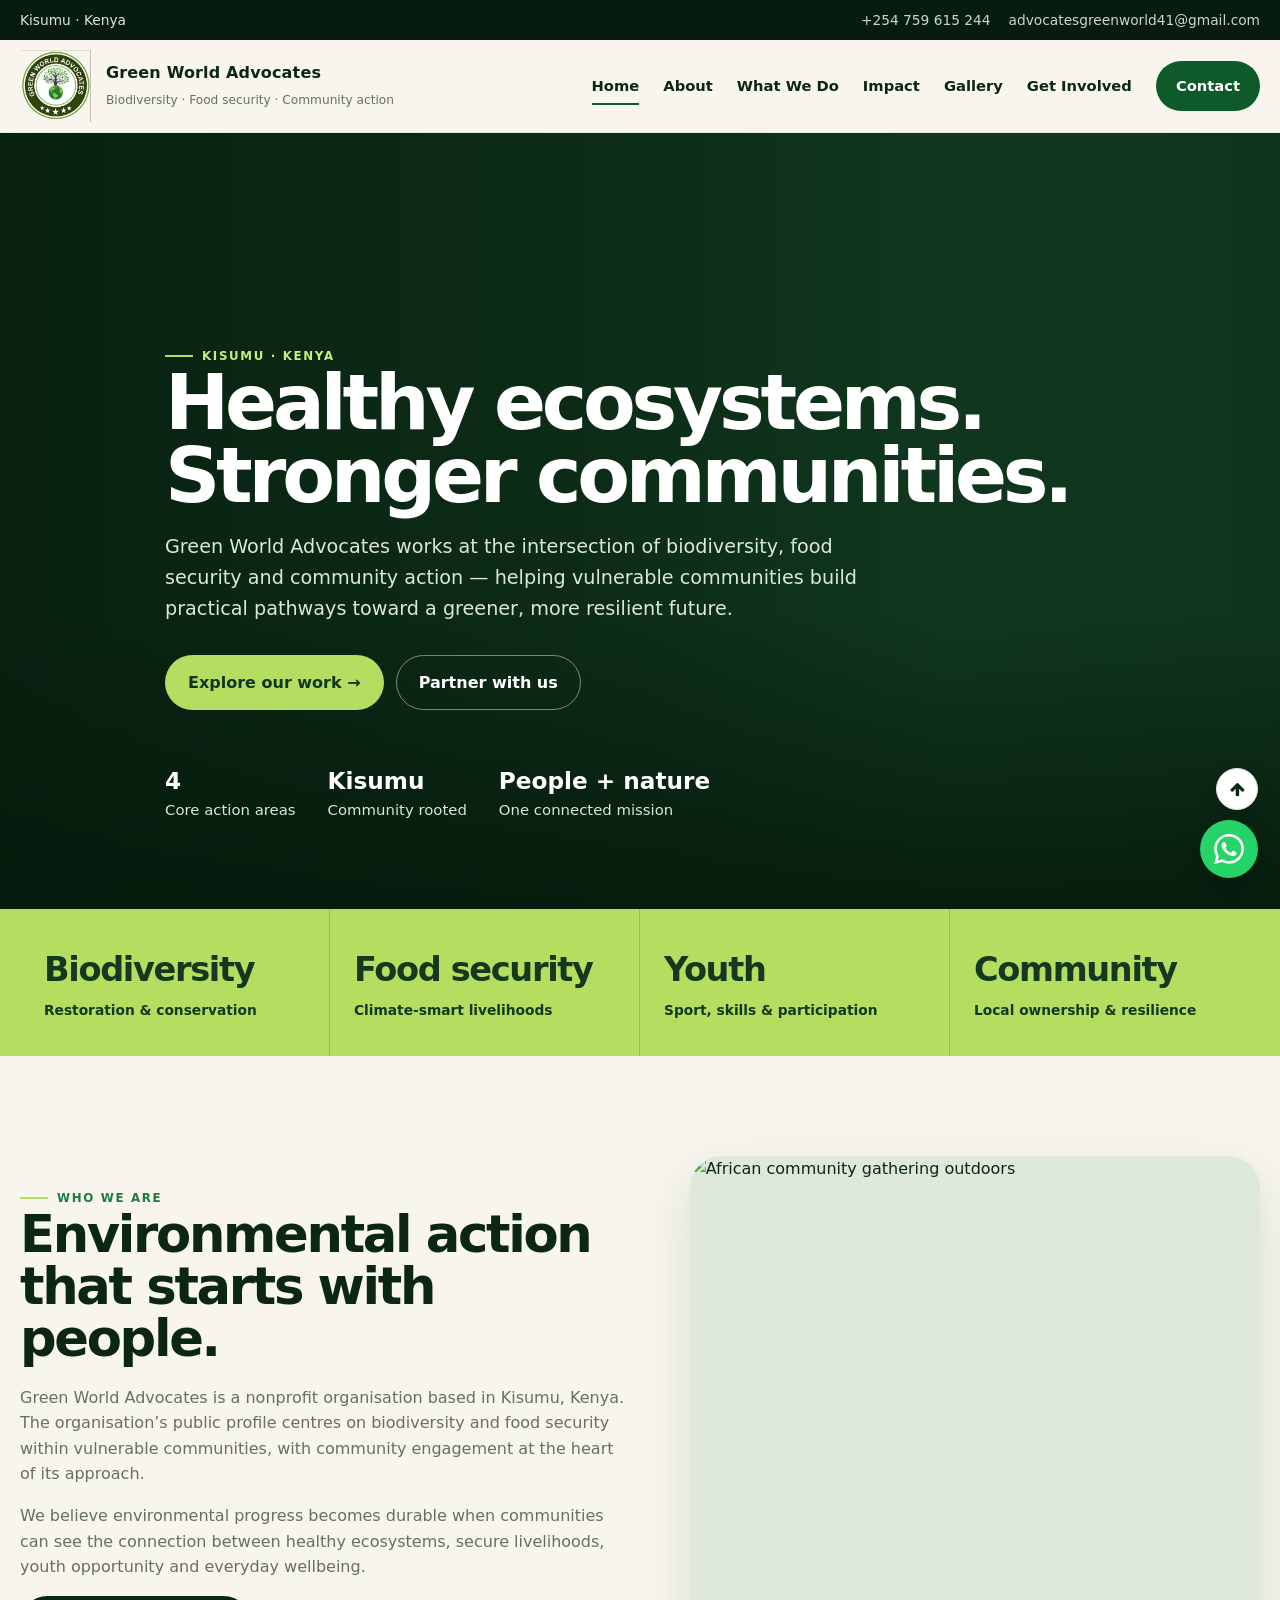
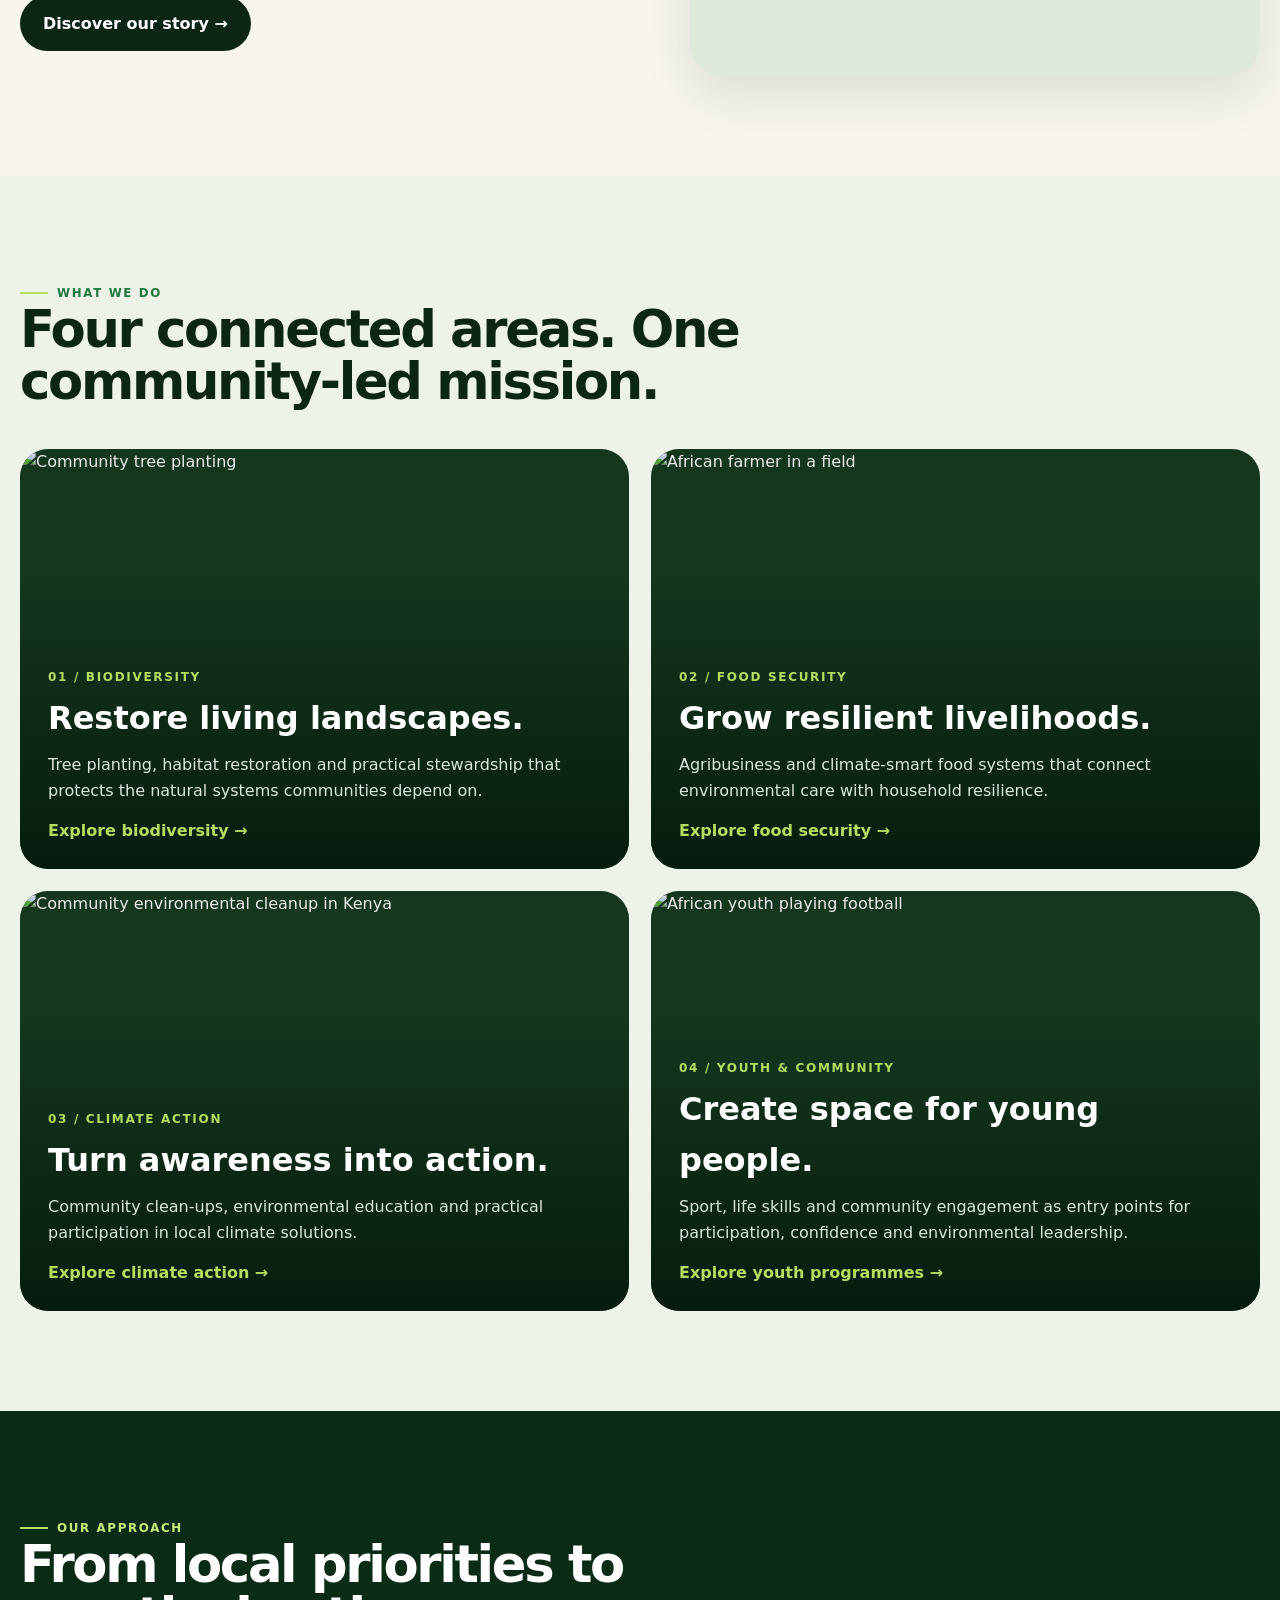
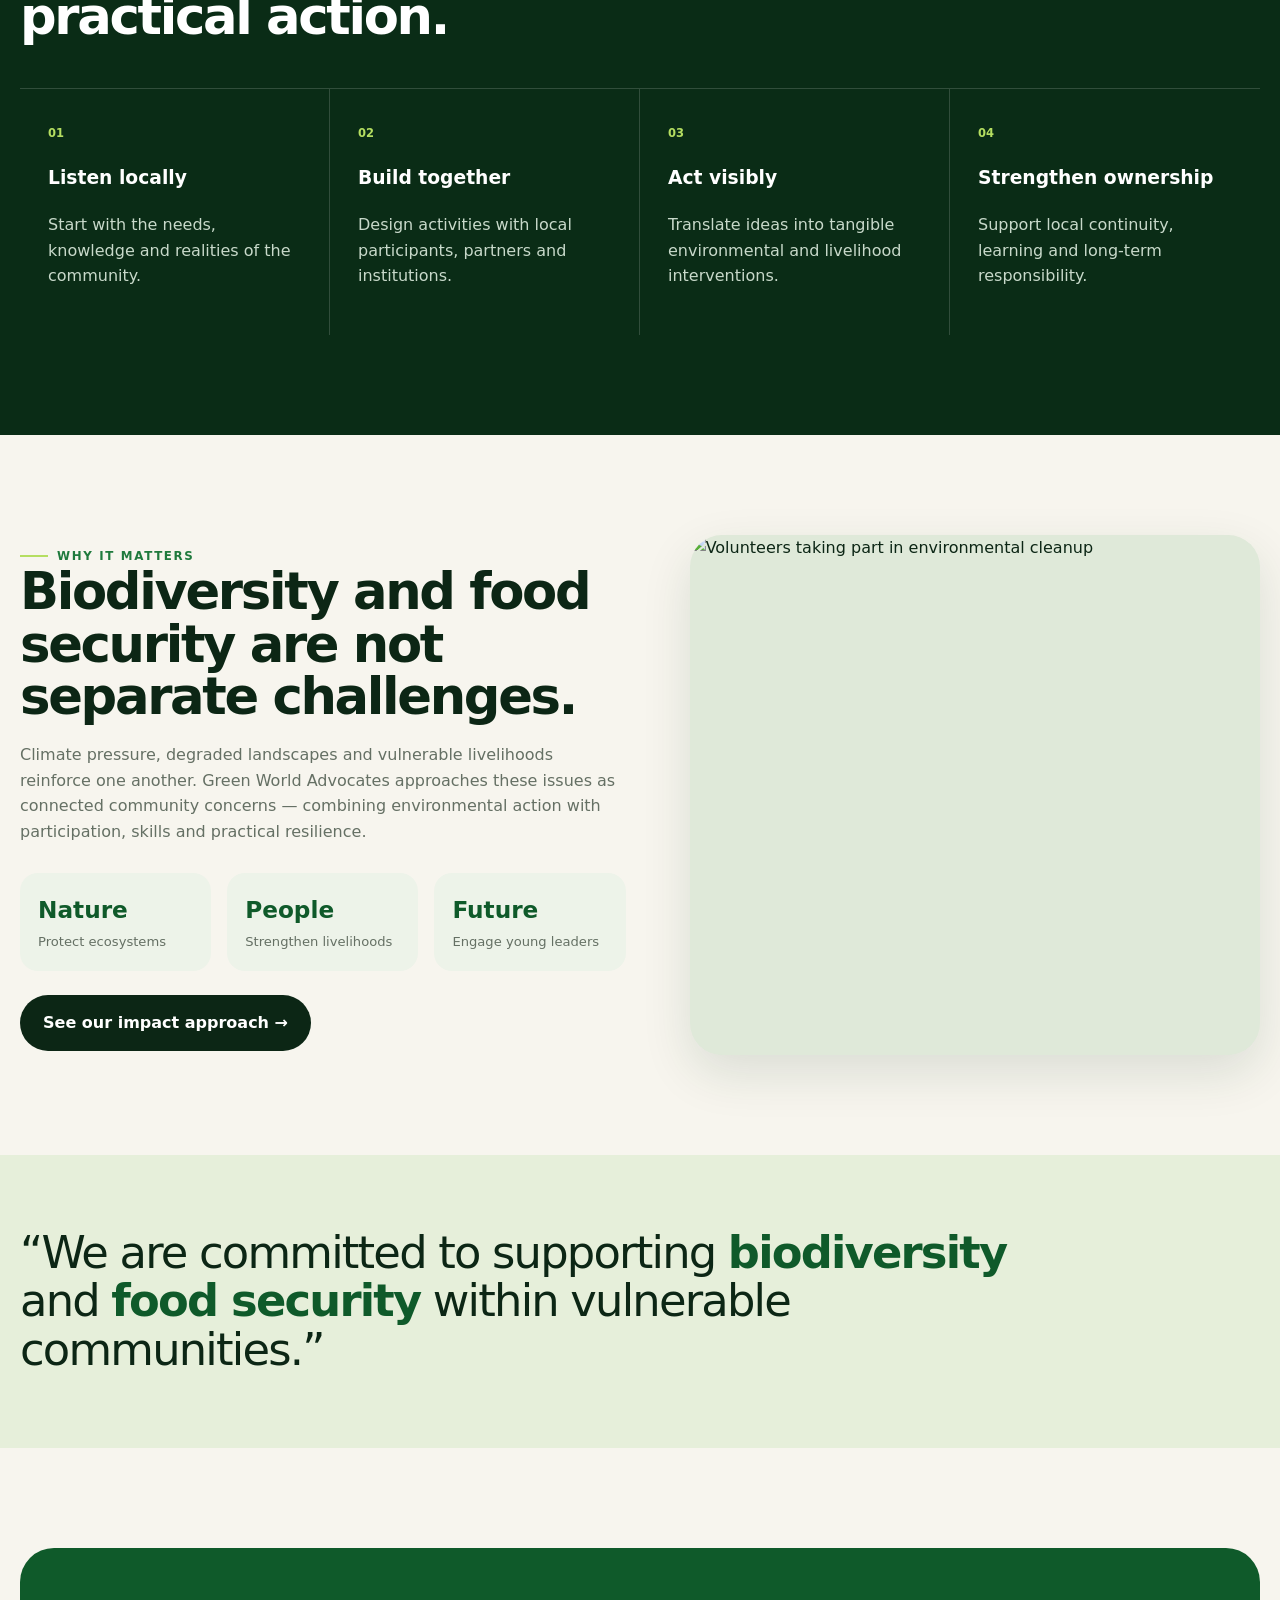
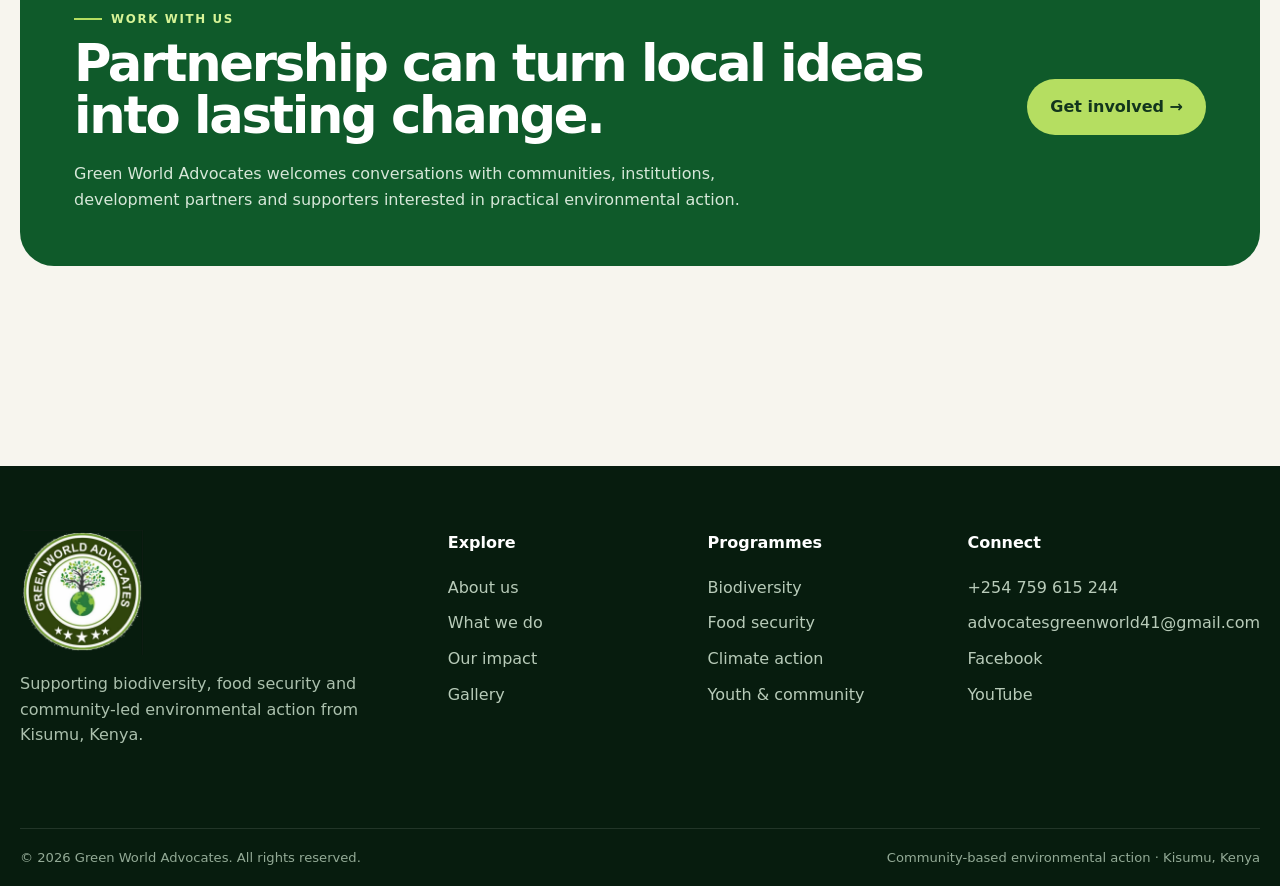
==== commit 18c2430a: "Replace emoji icons with professional Font Awesome icons" ====
--- a/index.html
+++ b/index.html
@@ -1,6 +1,6 @@
-<!doctype html><html lang="en"><head><meta charset="utf-8"><meta name="viewport" content="width=device-width,initial-scale=1,viewport-fit=cover"><title>Green World Advocates | Biodiversity, Food Security &amp; Community Action</title><meta name="description" content="Green World Advocates supports biodiversity, food security and community-led environmental action in Kisumu, Kenya."><link rel="canonical" href="https://green-world-advocates-demo.vercel.app/"><link rel="icon" href="assets/favicon.png"><link rel="apple-touch-icon" href="assets/favicon.png"><meta property="og:type" content="website"><meta property="og:title" content="Green World Advocates | Biodiversity, Food Security &amp; Community Action"><meta property="og:description" content="Green World Advocates supports biodiversity, food security and community-led environmental action in Kisumu, Kenya."><meta property="og:url" content="https://green-world-advocates-demo.vercel.app/"><meta property="og:image" content="https://green-world-advocates-demo.vercel.app/assets/og-green-world-advocates.jpg"><meta property="og:image:width" content="1200"><meta property="og:image:height" content="630"><meta name="twitter:card" content="summary_large_image"><meta name="theme-color" content="#0c321a"><link rel="stylesheet" href="styles.css"></head><body id="top"><div class="topbar"><div class="container"><div>Kisumu · Kenya</div><div class="topbar-right"><a href="tel:+254759615244">+254 759 615 244</a><a href="mailto:advocatesgreenworld41@gmail.com">advocatesgreenworld41@gmail.com</a></div></div></div>
+<!doctype html><html lang="en"><head><meta charset="utf-8"><meta name="viewport" content="width=device-width,initial-scale=1,viewport-fit=cover"><title>Green World Advocates | Biodiversity, Food Security &amp; Community Action</title><meta name="description" content="Green World Advocates supports biodiversity, food security and community-led environmental action in Kisumu, Kenya."><link rel="canonical" href="https://green-world-advocates-demo.vercel.app/"><link rel="icon" href="assets/favicon.png"><link rel="apple-touch-icon" href="assets/favicon.png"><meta property="og:type" content="website"><meta property="og:title" content="Green World Advocates | Biodiversity, Food Security &amp; Community Action"><meta property="og:description" content="Green World Advocates supports biodiversity, food security and community-led environmental action in Kisumu, Kenya."><meta property="og:url" content="https://green-world-advocates-demo.vercel.app/"><meta property="og:image" content="https://green-world-advocates-demo.vercel.app/assets/og-green-world-advocates.jpg"><meta property="og:image:width" content="1200"><meta property="og:image:height" content="630"><meta name="twitter:card" content="summary_large_image"><meta name="theme-color" content="#0c321a"><link rel="stylesheet" href="assets/font-awesome/css/font-awesome.min.css"><link rel="stylesheet" href="styles.css"></head><body id="top"><div class="topbar"><div class="container"><div>Kisumu · Kenya</div><div class="topbar-right"><a href="tel:+254759615244">+254 759 615 244</a><a href="mailto:advocatesgreenworld41@gmail.com">advocatesgreenworld41@gmail.com</a></div></div></div>
 <header class="site-header"><div class="container nav-wrap"><a class="brand" href="index.html"><img class="brand-logo" src="assets/logo-transparent-4k.png" alt="Green World Advocates logo"><div class="brand-copy"><strong>Green World Advocates</strong><span>Biodiversity · Food security · Community action</span></div></a><nav class="desktop-nav"><a class="active" href="index.html">Home</a><a class="" href="about.html">About</a><div class="dropdown"><a class="" href="programs.html">What We Do</a><div class="dropdown-menu">
-<a href="programs.html">Programme overview</a><a href="biodiversity.html">Biodiversity & restoration</a><a href="food-security.html">Food security & agribusiness</a><a href="climate-action.html">Climate & environmental action</a><a href="youth-community.html">Youth, sport & community</a></div></div><a class="" href="impact.html">Impact</a><a class="" href="gallery.html">Gallery</a><a class="" href="get-involved.html">Get Involved</a><a class="nav-cta " href="contact.html">Contact</a></nav><button class="menu-btn" aria-label="Open menu" aria-expanded="false">☰</button></div><nav class="mobile-nav"><a href="index.html">Home</a><a href="about.html">About</a><a href="programs.html">What We Do</a><a href="impact.html">Impact</a><a href="gallery.html">Gallery</a><a href="get-involved.html">Get Involved</a><a href="contact.html">Contact</a></nav></header>
+<a href="programs.html">Programme overview</a><a href="biodiversity.html">Biodiversity & restoration</a><a href="food-security.html">Food security & agribusiness</a><a href="climate-action.html">Climate & environmental action</a><a href="youth-community.html">Youth, sport & community</a></div></div><a class="" href="impact.html">Impact</a><a class="" href="gallery.html">Gallery</a><a class="" href="get-involved.html">Get Involved</a><a class="nav-cta " href="contact.html">Contact</a></nav><button class="menu-btn" aria-label="Open menu" aria-expanded="false"><i class="fa fa-bars" aria-hidden="true"></i></button></div><nav class="mobile-nav"><a href="index.html">Home</a><a href="about.html">About</a><a href="programs.html">What We Do</a><a href="impact.html">Impact</a><a href="gallery.html">Gallery</a><a href="get-involved.html">Get Involved</a><a href="contact.html">Contact</a></nav></header>
 <section class="hero"><div class="hero-media" style="background-image:url('https://images.pexels.com/photos/18468251/pexels-photo-18468251.jpeg?auto=compress&cs=tinysrgb&w=3840')"></div><div class="container hero-content"><span class="eyebrow" style="color:#c8ed7c">Kisumu · Kenya</span><h1 class="display">Healthy ecosystems.<br>Stronger communities.</h1><p class="lead">Green World Advocates works at the intersection of biodiversity, food security and community action — helping vulnerable communities build practical pathways toward a greener, more resilient future.</p><div class="hero-actions"><a class="btn btn-primary" href="programs.html">Explore our work →</a><a class="btn btn-outline" href="get-involved.html">Partner with us</a></div><div class="hero-meta"><div><strong>4</strong>Core action areas</div><div><strong>Kisumu</strong>Community rooted</div><div><strong>People + nature</strong>One connected mission</div></div></div></section>
 <section class="impact-strip"><div class="container impact-grid"><div class="impact-item"><strong>Biodiversity</strong><span>Restoration & conservation</span></div><div class="impact-item"><strong>Food security</strong><span>Climate-smart livelihoods</span></div><div class="impact-item"><strong>Youth</strong><span>Sport, skills & participation</span></div><div class="impact-item"><strong>Community</strong><span>Local ownership & resilience</span></div></div></section>
 <section class="section"><div class="container split"><div class="copy"><span class="eyebrow">Who we are</span><h2 class="h2">Environmental action that starts with people.</h2><p class="text-muted">Green World Advocates is a nonprofit organisation based in Kisumu, Kenya. The organisation’s public profile centres on biodiversity and food security within vulnerable communities, with community engagement at the heart of its approach.</p><p class="text-muted">We believe environmental progress becomes durable when communities can see the connection between healthy ecosystems, secure livelihoods, youth opportunity and everyday wellbeing.</p><a class="btn btn-dark" href="about.html">Discover our story →</a></div><div class="media"><div class="media-frame"><img src="https://images.pexels.com/photos/33749778/pexels-photo-33749778.jpeg?auto=compress&cs=tinysrgb&w=3840" onerror="this.onerror=null;this.src=\'assets/fallback-environment.jpg\'" alt="African community gathering outdoors" loading="lazy"></div></div></div></section>
@@ -10,4 +10,4 @@
 <section class="quote-band"><div class="container"><p class="quote">“We are committed to supporting <strong>biodiversity</strong> and <strong>food security</strong> within vulnerable communities.”</p></div></section>
 <section class="section"><div class="container"><div class="cta"><div><span class="eyebrow" style="color:#d7f497">Work with us</span><h2 class="h2" style="margin-top:8px">Partnership can turn local ideas into lasting change.</h2><p>Green World Advocates welcomes conversations with communities, institutions, development partners and supporters interested in practical environmental action.</p></div><a class="btn btn-primary" href="get-involved.html">Get involved →</a></div></div></section>
 <footer class="site-footer"><div class="container footer-top"><div class="footer-brand"><img class="footer-logo" src="assets/logo-transparent-4k.png" alt="Green World Advocates logo"><p>Supporting biodiversity, food security and community-led environmental action from Kisumu, Kenya.</p></div><div class="footer-col"><h4>Explore</h4><a href="about.html">About us</a><a href="programs.html">What we do</a><a href="impact.html">Our impact</a><a href="gallery.html">Gallery</a></div><div class="footer-col"><h4>Programmes</h4><a href="biodiversity.html">Biodiversity</a><a href="food-security.html">Food security</a><a href="climate-action.html">Climate action</a><a href="youth-community.html">Youth & community</a></div><div class="footer-col"><h4>Connect</h4><a href="tel:+254759615244">+254 759 615 244</a><a href="mailto:advocatesgreenworld41@gmail.com">advocatesgreenworld41@gmail.com</a><a href="https://web.facebook.com/profile.php?id=100087711067846" target="_blank" rel="noopener">Facebook</a><a href="https://www.youtube.com/@GREENWORLDADVOCATES" target="_blank" rel="noopener">YouTube</a></div></div><div class="container footer-bottom"><span>© 2026 Green World Advocates. All rights reserved.</span><span>Community-based environmental action · Kisumu, Kenya</span></div></footer>
-<a class="backtop" href="#top" aria-label="Back to top">↑</a><a class="floating-whatsapp" href="https://wa.me/254759615244" target="_blank" rel="noopener" aria-label="Chat on WhatsApp"><img src="assets/whatsapp.svg" alt="WhatsApp"></a><script src="script.js"></script></body></html>+<a class="backtop" href="#top" aria-label="Back to top"><i class="fa fa-arrow-up" aria-hidden="true"></i></a><a class="floating-whatsapp" href="https://wa.me/254759615244" target="_blank" rel="noopener" aria-label="Chat on WhatsApp"><img src="assets/whatsapp.svg" alt="WhatsApp"></a><script src="script.js"></script></body></html>
--- a/styles.css
+++ b/styles.css
@@ -47,11 +47,11 @@
 .desktop-nav{display:flex;align-items:center;gap:24px;font-size:.92rem;font-weight:740}
 .desktop-nav a{position:relative;padding:12px 0}
 .desktop-nav a::after{content:"";position:absolute;left:0;right:100%;bottom:5px;height:2px;background:var(--green);transition:.2s}.desktop-nav a:hover::after,.desktop-nav a.active::after{right:0}
-.nav-cta{padding:13px 18px!important;background:var(--green);color:white;border-radius:10px}.nav-cta::after{display:none}
+.nav-cta{padding:13px 20px!important;background:var(--green);color:white;border-radius:999px}.nav-cta::after{display:none}
 .dropdown{position:relative}.dropdown-menu{position:absolute;top:100%;left:-22px;min-width:260px;background:white;border:1px solid var(--line);border-radius:18px;padding:12px;box-shadow:var(--shadow);opacity:0;visibility:hidden;transform:translateY(8px);transition:.2s}
 .dropdown:hover .dropdown-menu{opacity:1;visibility:visible;transform:none}
 .dropdown-menu a{display:block;padding:11px 13px;border-radius:10px}.dropdown-menu a:hover{background:#f1f5ee}.dropdown-menu a::after{display:none}
-.menu-btn{display:none;border:0;background:transparent;font-size:1.6rem;padding:8px}
+.menu-btn{display:none;border:0;background:transparent;font-size:1.35rem;padding:10px 12px;border-radius:999px}
 .mobile-nav{display:none;border-top:1px solid var(--line);padding:14px 20px 22px;background:var(--cream)}
 .mobile-nav.open{display:block}.mobile-nav a{display:block;padding:12px 2px;font-weight:750;border-bottom:1px solid var(--line)}
 
@@ -73,7 +73,7 @@
 
 .program-grid{display:grid;grid-template-columns:repeat(2,1fr);gap:22px;margin-top:42px}.program-card{position:relative;overflow:hidden;min-height:420px;border-radius:28px;background:#15391f;color:white}.program-card img{position:absolute;inset:0;width:100%;height:100%;object-fit:cover}.program-card::after{content:"";position:absolute;inset:0;background:linear-gradient(0deg,rgba(4,26,12,.92),rgba(4,26,12,.08) 70%)}.program-card-content{position:absolute;z-index:2;left:28px;right:28px;bottom:26px}.program-card .num{font-size:.75rem;letter-spacing:.14em;font-weight:800;color:var(--lime)}.program-card h3{font-size:2rem;margin:5px 0 8px}.program-card p{margin:0;color:#dce7dd;max-width:520px}.program-card .link{display:inline-flex;margin-top:14px;color:var(--lime);font-weight:800}
 
-.feature-grid{display:grid;grid-template-columns:repeat(3,1fr);gap:20px;margin-top:34px}.feature{padding:30px}.feature-icon{width:48px;height:48px;border-radius:14px;background:#e8f2df;display:grid;place-items:center;font-size:1.25rem;margin-bottom:20px}.feature p{color:var(--muted)}
+.feature-grid{display:grid;grid-template-columns:repeat(3,1fr);gap:20px;margin-top:34px}.feature{padding:30px}.feature-icon{width:48px;height:48px;border-radius:14px;background:#e8f2df;display:grid;place-items:center;font-size:1.12rem;margin-bottom:20px;color:var(--green)}.feature-icon .fa{line-height:1}.feature p{color:var(--muted)}
 
 .process{background:#0a2c16;color:white}.process-grid{display:grid;grid-template-columns:repeat(4,1fr);gap:0;margin-top:46px;border-top:1px solid rgba(255,255,255,.16)}.process-step{padding:30px 28px;border-right:1px solid rgba(255,255,255,.16)}.process-step:last-child{border-right:0}.process-step .num{font-size:.72rem;color:var(--lime);font-weight:800}.process-step p{color:#c8d9ca}
 
@@ -87,7 +87,7 @@
 
 .cta{background:var(--green);color:white;border-radius:34px;padding:54px;display:grid;grid-template-columns:1fr auto;gap:30px;align-items:center}.cta p{color:#d6e7d8;margin-bottom:0;max-width:680px}
 
-.contact-grid{display:grid;grid-template-columns:.85fr 1.15fr;gap:28px}.contact-panel{padding:34px}.contact-list{display:grid;gap:18px;margin-top:25px}.contact-item{display:grid;grid-template-columns:42px 1fr;gap:14px;align-items:start}.contact-item .icon{width:42px;height:42px;border-radius:12px;background:#edf5e9;display:grid;place-items:center}.map{overflow:hidden;border-radius:26px;min-height:520px}.map iframe{width:100%;height:100%;min-height:520px;border:0}
+.contact-grid{display:grid;grid-template-columns:.85fr 1.15fr;gap:28px}.contact-panel{padding:34px}.contact-list{display:grid;gap:18px;margin-top:25px}.contact-item{display:grid;grid-template-columns:42px 1fr;gap:14px;align-items:start}.contact-item .icon{width:42px;height:42px;border-radius:12px;background:#edf5e9;display:grid;place-items:center;color:var(--green);font-size:1.05rem}.contact-item .icon .fa{line-height:1}.map{overflow:hidden;border-radius:26px;min-height:520px}.map iframe{width:100%;height:100%;min-height:520px;border:0}
 .form-grid{display:grid;grid-template-columns:1fr 1fr;gap:14px}.form-grid .full{grid-column:1/-1}.field{display:grid;gap:7px}.field label{font-size:.82rem;font-weight:800}.field input,.field textarea{width:100%;border:1px solid #cfd9cd;border-radius:13px;padding:14px;background:white}.field textarea{min-height:150px;resize:vertical}
 
 .site-footer{background:#071c0e;color:#d7e6d7;margin-top:100px}.footer-top{display:grid;grid-template-columns:1.4fr .8fr .8fr 1fr;gap:36px;padding:64px 0}.footer-logo{width:125px;height:125px;object-fit:contain;margin-bottom:14px}.footer-brand p{max-width:360px;color:#abc0ad}.footer-col h4{color:white;margin:0 0 14px}.footer-col a{display:block;color:#b8cbb9;padding:5px 0}.footer-bottom{border-top:1px solid rgba(255,255,255,.11);padding:18px 0;display:flex;justify-content:space-between;gap:18px;font-size:.82rem;color:#93aa96}
